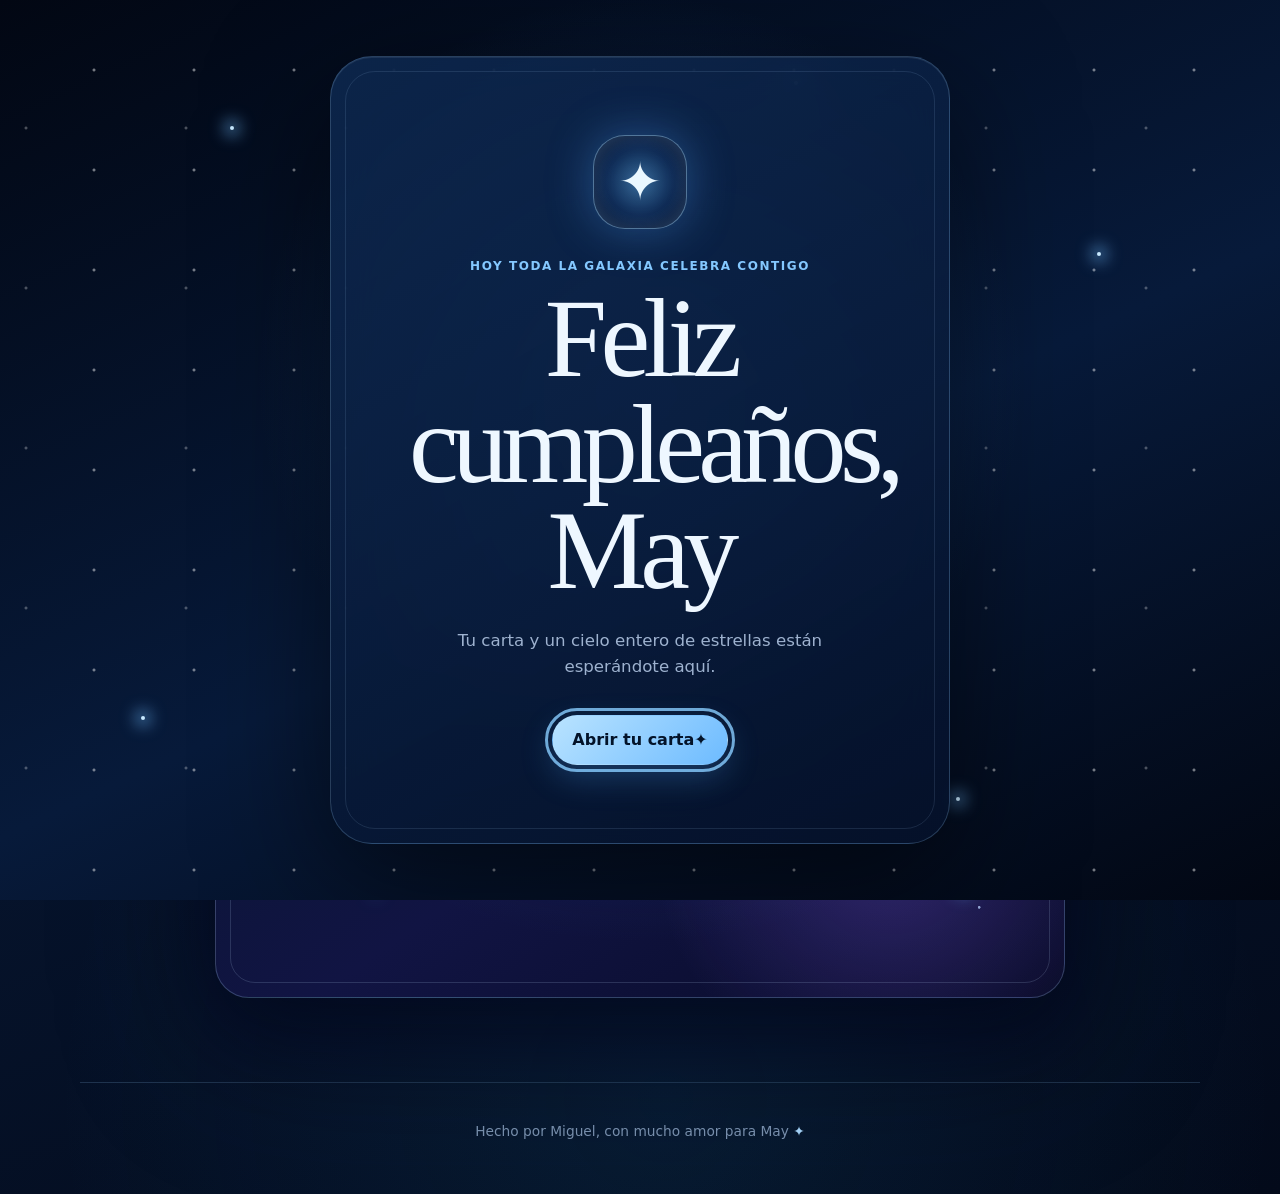
==== index.html @ e240bf8f "Use uploaded birthday soundtrack" ====
<!DOCTYPE html>
<html lang="es">
<head>
    <meta charset="utf-8">
    <meta name="viewport" content="width=device-width, initial-scale=1">
    <meta name="description" content="Un cielo especial creado para May, lleno de estrellas, recuerdos y pequeños secretos.">
    <meta name="theme-color" content="#06142d">
    <title>Para May</title>
    <link rel="icon" href="logo.jpg" type="image/jpeg">
    <link rel="stylesheet" href="styles.css?v=20260804-1">
    <link rel="stylesheet" href="cosmic.css?v=20260804-3">
    <script src="script.js?v=20260804-3" defer></script>
    <script src="experiences.js?v=20260725-1" defer></script>
</head>
<body class="entry-pending">
    <a class="skip-link" href="#contenido">Saltar al contenido</a>

    <div class="entry-gate" data-entry-gate role="dialog" aria-modal="true" aria-labelledby="entry-title">
        <div class="entry-sky" aria-hidden="true">
            <span></span><span></span><span></span><span></span><span></span>
        </div>
        <div class="entry-card">
            <span class="entry-emblem" aria-hidden="true">✦</span>
            <p class="eyebrow">Hoy toda la galaxia celebra contigo</p>
            <h1 id="entry-title">Feliz cumpleaños, May</h1>
            <p>Tu carta y un cielo entero de estrellas están esperándote aquí.</p>
            <button class="button button-primary entry-button" type="button" data-enter-site>
                Abrir tu carta <span aria-hidden="true">✦</span>
            </button>
        </div>
    </div>

    <header class="site-header">
        <div class="nav-shell">
            <a class="brand" href="#cumple" aria-label="Ir a la carta de cumpleaños">
                <span class="brand-star" aria-hidden="true">✦</span>
                <span>
                    <strong>Para May</strong>
                    <small>Nuestro pequeño universo</small>
                </span>
            </a>

            <button class="menu-toggle" type="button" aria-controls="site-nav" aria-expanded="false">
                <span class="sr-only">Abrir menú</span>
                <span aria-hidden="true"></span>
                <span aria-hidden="true"></span>
                <span aria-hidden="true"></span>
            </button>

            <nav class="site-nav" id="site-nav" aria-label="Navegación principal">
                <a href="#cumple">Cumpleaños</a>
                <a href="#inicio">Inicio</a>
                <a href="#album">Nuestro cielo</a>
                <a href="#constelaciones">Constelaciones</a>
                <a href="#carro">Carta</a>
                <a href="#secret">Primer mes</a>
            </nav>
        </div>
    </header>

    <main id="contenido">
        <section class="page-section home-section" id="inicio" data-page>
            <div class="hero card-surface">
                <div class="hero-copy">
                    <p class="eyebrow">Nuestro pequeño universo</p>
                    <h1>Bienvenida, cutie <span aria-hidden="true">✦</span></h1>
                    <p class="hero-text">Este cielo guarda lo que hemos vivido, lo que siento por ti y todo lo bonito que todavía nos falta descubrir.</p>
                    <div class="hero-actions">
                        <a class="button button-primary" href="#constelaciones">Jugar Constelaciones</a>
                        <a class="button button-secondary" href="#album">Ver nuestro cielo</a>
                    </div>
                </div>

                <div class="hero-art cosmic-hero-art" aria-hidden="true">
                    <div class="cosmic-orbit cosmic-orbit-one"></div>
                    <div class="cosmic-orbit cosmic-orbit-two"></div>
                    <div class="cosmic-core">
                        <span>✦</span>
                        <small>May</small>
                    </div>
                    <span class="orbit-star orbit-star-one">✦</span>
                    <span class="orbit-star orbit-star-two">✧</span>
                    <span class="orbit-star orbit-star-three">✦</span>
                </div>
            </div>

            <section class="sky-message card-surface" aria-labelledby="sky-message-title">
                <span class="sky-message-symbol" aria-hidden="true">✦</span>
                <div class="sky-message-copy">
                    <p class="eyebrow">Las estrellas ya se alinearon</p>
                    <h2 id="sky-message-title">Gracias por haber estado en este cielo estrellado.</h2>
                    <p>Nuevas aventuras te aguardan en este lugar.</p>
                </div>
                <div class="sky-message-constellation" aria-hidden="true">
                    <span>✦</span>
                    <span>✧</span>
                    <span>✦</span>
                    <span>✧</span>
                    <span>✦</span>
                </div>
            </section>

            <div class="section-intro">
                <p class="eyebrow">El cielo sigue creciendo</p>
                <h2>Elige el rincón de nuestro universo que quieres visitar</h2>
            </div>

            <div class="home-grid">
                <a class="cosmic-feature cosmic-feature-wide" href="#album">
                    <span class="cosmic-feature-icon" aria-hidden="true">✦</span>
                    <span>
                        <small>Las estrellas ya se alinearon</small>
                        <strong>Nuestro cielo</strong>
                        <span>Veintiséis recuerdos unidos como una sola constelación.</span>
                    </span>
                    <span class="cosmic-feature-arrow" aria-hidden="true">→</span>
                </a>

                <a class="cosmic-feature cosmic-feature-wide cosmic-feature-birthday" href="#cumple">
                    <span class="cosmic-feature-icon" aria-hidden="true">✺</span>
                    <span>
                        <small>Una nueva vuelta al sol</small>
                        <strong>May de 19</strong>
                        <span>Una carta galáctica para celebrar a mi novia cumpleañera.</span>
                    </span>
                    <span class="cosmic-feature-arrow" aria-hidden="true">→</span>
                </a>

                <a class="cosmic-feature" href="#constelaciones">
                    <span class="cosmic-feature-icon game-icon" aria-hidden="true">✧</span>
                    <span>
                        <small>Disponible siempre</small>
                        <strong>Constelaciones</strong>
                    </span>
                    <span class="cosmic-feature-arrow" aria-hidden="true">→</span>
                </a>

                <a class="cosmic-feature" href="#carro">
                    <span class="cosmic-feature-icon" aria-hidden="true">♡</span>
                    <span>
                        <small>Palabras y música</small>
                        <strong>Carta de amor</strong>
                    </span>
                    <span class="cosmic-feature-arrow" aria-hidden="true">→</span>
                </a>

                <a class="cosmic-feature" href="#secret">
                    <span class="cosmic-feature-icon" aria-hidden="true">☄</span>
                    <span>
                        <small>Donde empezó todo</small>
                        <strong>Nuestro primer mes</strong>
                    </span>
                    <span class="cosmic-feature-arrow" aria-hidden="true">→</span>
                </a>
            </div>
        </section>

        <section class="page-section" id="album" data-page hidden>
            <div class="page-heading cosmic-page-heading">
                <a class="back-link" href="#inicio">← Volver al inicio</a>
                <p class="eyebrow">Veintiséis estrellas, una sola historia</p>
                <h1>Nuestro cielo <span aria-hidden="true">✦</span></h1>
                <p>Cada estrella guarda un momento que nos trajo hasta aquí.</p>
            </div>

            <section class="album-gate card-surface" data-album-gate aria-live="polite">
                <div class="album-wait" data-album-wait>
                    <span class="album-lock-star" aria-hidden="true">✦</span>
                    <p class="eyebrow">Todavía no es el momento</p>
                    <h2>Las estrellas siguen buscando su lugar</h2>
                    <p>Este cielo se alineará el 26 de julio de 2026.</p>
                    <a class="button button-secondary" href="#inicio">Volver al inicio</a>
                </div>

                <form class="anniversary-quiz" data-anniversary-quiz hidden>
                    <span class="album-lock-star is-ready" aria-hidden="true">✦</span>
                    <p class="eyebrow">Las estrellas se alinearon</p>
                    <h2>Solo falta recordar algo</h2>
                    <p>¿Qué pasó hace un año, justo en este día?</p>
                    <label for="anniversary-answer">Nuestro recuerdo</label>
                    <div class="quiz-answer-row">
                        <input id="anniversary-answer" name="answer" type="text" autocomplete="off" placeholder="Escribe aquí…" required>
                        <button class="button button-primary" type="submit">Abrir el cielo</button>
                    </div>
                    <p class="quiz-feedback" data-quiz-feedback aria-live="polite"></p>
                </form>
            </section>

            <div class="memory-experience" data-memory-experience hidden>
                <div class="memory-intro">
                    <p class="eyebrow">Nuestra constelación</p>
                    <h2>Todo nos estaba llevando el uno al otro</h2>
                    <p>Toca cualquier estrella para abrir el recuerdo que guarda.</p>
                </div>

                <div class="constellation-map" data-constellation-map>
                    <svg class="constellation-lines" viewBox="0 0 100 100" preserveAspectRatio="none" aria-hidden="true">
                        <polyline data-memory-path points=""></polyline>
                    </svg>
                    <div class="memory-stars" data-memory-stars></div>
                </div>

                <section class="anniversary-finale" data-anniversary-finale hidden aria-labelledby="anniversary-finale-title">
                    <div class="anniversary-finale-intro">
                        <span aria-hidden="true">✦</span>
                        <p class="eyebrow">Después de la última estrella</p>
                        <h2 id="anniversary-finale-title">Hay algo más que quiero decirte</h2>
                        <p>Veintiséis recuerdos nos trajeron hasta aquí. Esta carta guarda todo lo que todavía me faltaba decir.</p>
                    </div>

                    <article class="letter letter-anniversary" data-letter>
                        <button class="letter-cover" type="button" data-open-letter aria-expanded="false">
                            <span class="letter-stamp" aria-hidden="true">✦</span>
                            <strong>Nuestra carta de un año</strong>
                            <small>Toca para abrir</small>
                        </button>

                        <div class="letter-paper" data-letter-paper aria-hidden="true">
                            <button class="icon-button close-letter" type="button" data-close-letter aria-label="Cerrar carta">×</button>
                            <p class="letter-date">26 de julio de 2026</p>
                            <h2 id="anniversary-letter-title">Aunque las estrellas se alineen una vez al año, siempre brillarán para ti.</h2>

                            <div class="letter-copy">
                                <p>365 días. Un año. ¿En qué momento podría haber llegado a pensar que la niña que conocí aquella primera vez se convertiría en alguien tan especial, en mi novia, y que un año a su lado me haría desear —y hacer todo lo posible— que lo nuestro fuera para siempre?</p>

                                <p>Parece que el tiempo simplemente se fue demasiado rápido, como si no hubiera tenido suficiente para agradecerte, cada día, lo mucho que me amaste y todo el amor que me permitiste darte.</p>

                                <p>En este punto me doy cuenta de lo mucho que hemos crecido, pero juntos; de todo lo que hemos aprendido y de todo lo que seguiremos aprendiendo. Porque, como dice el título de esta carta, siempre estaré para ti: en esos días, esas mañanas, esas noches y esos momentos en los que necesites a alguien; cuando necesites hablar, reír o simplemente sentirte amada.</p>

                                <p>Me llena por completo saber que, a estas alturas, no tengo ninguna duda de que te quiero para siempre. Y, aun así, me parece increíble pensar que, en el fondo, siempre fue así. Me gustaría entender cómo las circunstancias de la vida me llevaron hasta ti: si alguien escogió ese destino por nosotros o si simplemente fue casualidad.</p>

                                <p>Porque todo lo que hacemos y todo aquello en lo que coincidimos parece haber sido puesto ahí para que nos conociéramos. Cada día me doy más cuenta de que estamos hechos el uno para el otro.</p>

                                <p>Sé perfectamente que hoy no me imagino qué sería de mí sin ti. Eres alguien que me ha ayudado muchísimo a crecer, a entenderme y, especialmente, me ha enseñado a amarte. Porque, cuando pienso en ti, siento esa necesidad de darte lo mejor de mí, de ayudarte a cumplir tus sueños, de acompañarte y apoyarte siempre. No para que me ames por eso, sino simplemente porque quiero verte feliz.</p>

                                <p>Puede que ya haya pasado un año; puede que hayamos crecido, aprendido y reído muchísimo. Pero me hace muy feliz saber que todavía falta mucho más por vivir. Mi sueño es que seas mi familia, la persona junto a quien despierte cada mañana, mi equipo y la mujer de mi vida.</p>

                                <p>Mi corazón te pertenece y te aseguro que seguirá amándote a pesar de cualquier obstáculo y cualquier adversidad que se nos atraviese, porque <strong class="anniversary-emphasis">YO TE AMO A TI Y SOLO A TI.</strong></p>

                                <figure class="anniversary-letter-photo">
                                    <img src="assets/memories/anniversary-letter.jpeg" width="900" height="1600" loading="lazy" decoding="async" alt="Tira de fotos de Miguel y May abrazados">
                                </figure>

                                <p>Gracias por este año, ratis, lleno de aprendizajes. Gracias por ser la mejor novia del mundo, mi mejor amiga y mi familia.</p>

                                <p>No sabes con cuántas ansias pienso en nuestro futuro y en todo lo nuevo que viviremos juntos. <strong class="anniversary-emphasis">JUNTOS. NUESTRO EQUIPO.</strong></p>

                                <p class="letter-signature">Att. Tu novio ratis, que te ama más que tú —y se sabe—.<br>Por siempre.</p>
                            </div>
                        </div>
                    </article>
                </section>
            </div>

            <dialog class="memory-dialog" id="memory-dialog" aria-labelledby="memory-title">
                <button class="icon-button memory-close" type="button" data-close-memory aria-label="Cerrar recuerdo">×</button>
                <div class="memory-photo-wrap">
                    <img data-memory-image src="[data-uri]" alt="Recuerdo de Miguel y May">
                </div>
                <div class="memory-dialog-copy">
                    <p class="memory-position" data-memory-position></p>
                    <time data-memory-date></time>
                    <h2 id="memory-title" data-memory-title>Recuerdo</h2>
                    <div class="memory-dialog-actions">
                        <button class="button button-secondary" type="button" data-memory-previous>← Anterior</button>
                        <button class="button button-primary" type="button" data-memory-next>Siguiente →</button>
                    </div>
                </div>
            </dialog>
        </section>

        <section class="page-section" id="constelaciones" data-page hidden>
            <div class="page-heading cosmic-page-heading">
                <a class="back-link" href="#inicio">← Volver al inicio</a>
                <p class="eyebrow">Un juego que siempre estará aquí</p>
                <h1>Constelaciones <span aria-hidden="true">✧</span></h1>
                <p data-game-page-description>Une dos estrellas iguales para crear una cada vez más brillante.</p>
            </div>

            <div class="game-layout">
                <section class="game-panel card-surface" data-game-panel data-game-mode="stars" aria-labelledby="game-title">
                    <div class="game-toolbar">
                        <div>
                            <p class="eyebrow" data-game-eyebrow>El cielo de May</p>
                            <h2 id="game-title" data-game-title>Haz crecer las estrellas</h2>
                        </div>
                        <div class="game-stats" aria-live="polite">
                            <span><small>Puntos</small><strong data-game-score>0</strong></span>
                            <span><small>Récord</small><strong data-game-best>0</strong></span>
                        </div>
                    </div>

                    <div class="game-preferences">
                        <div class="game-mode-switch" role="group" aria-label="Elegir apariencia del juego">
                            <button type="button" data-game-mode-option="stars" aria-pressed="true">✦ Estrellas</button>
                            <button type="button" data-game-mode-option="cupcakes" aria-pressed="false">🧁 Cupcakes</button>
                        </div>
                        <button class="game-sound-toggle" type="button" data-game-sound aria-pressed="true" aria-label="Desactivar sonido de las fusiones">
                            <span aria-hidden="true">♪</span> Sonido suave
                        </button>
                    </div>

                    <div class="game-board" data-game-board tabindex="0" aria-label="Tablero de Constelaciones. Usa las flechas, WASD o desliza con el dedo.">
                        <div class="game-grid" data-game-grid></div>
                        <div class="game-over" data-game-over role="alert" aria-live="assertive" hidden>
                            <span data-game-over-icon aria-hidden="true">☄</span>
                            <strong data-game-over-title>Este cielo se llenó</strong>
                            <p data-game-over-copy>Ya no quedan movimientos. Tu constelación puede comenzar de nuevo.</p>
                            <button class="button button-primary" type="button" data-restart-game>Nuevo cielo</button>
                        </div>
                    </div>

                    <div class="game-controls">
                        <p><strong>Computadora:</strong> flechas o WASD. <strong>Celular:</strong> desliza sobre el tablero.</p>
                        <button class="button button-secondary" type="button" data-new-game>Reiniciar partida</button>
                    </div>

                    <details class="cupcake-legend" data-cupcake-legend hidden>
                        <summary>Leyenda de cupcakes</summary>
                        <div class="cupcake-legend-grid" data-cupcake-legend-grid></div>
                        <p>Modo inspirado en <a href="https://0x0800.github.io/2048-CUPCAKES/" target="_blank" rel="noreferrer">2048 Cupcakes</a>. Imágenes de Georgetown Cupcake; juego original 2048 de Gabriele Cirulli.</p>
                    </details>
                </section>

                <aside class="clue-vault card-surface" aria-labelledby="clue-title">
                    <p class="eyebrow">Para futuros regalos</p>
                    <h2 id="clue-title">Pistas del cielo</h2>
                    <p>Tres pistas esperan entre las estrellas. Juega para descubrirlas. ✦</p>
                    <div class="clue-list" data-clue-list></div>
                </aside>
            </div>
        </section>

        <section class="page-section" id="cumple" data-page hidden>
            <div class="page-heading birthday-galaxy-heading">
                <a class="back-link" href="#inicio">← Volver al inicio</a>
                <p class="eyebrow">Todas las estrellas llegaron hasta aquí</p>
                <h1>Feliz cumpleaños, May de 19 <span aria-hidden="true">✦</span></h1>
                <p>Hoy una galaxia entera brilla para mi novia cumpleañera.</p>
            </div>

            <article class="letter letter-birthday letter-birthday-galaxy" data-letter data-audio="birthday-soundtrack">
                <button class="letter-cover" type="button" data-open-letter aria-expanded="false">
                    <span class="galaxy-letter-stars" aria-hidden="true">
                        <span>✦</span>
                        <span>✧</span>
                        <span>✦</span>
                        <span>✧</span>
                        <span>✦</span>
                    </span>
                    <span class="letter-stamp" aria-hidden="true">✦</span>
                    <strong>Para May de 19</strong>
                    <small>Todas las estrellas llegaron hasta ti · Toca para abrir</small>
                </button>

                <div class="letter-paper" data-letter-paper aria-hidden="true">
                    <button class="icon-button close-letter" type="button" data-close-letter aria-label="Cerrar carta">×</button>
                    <p class="letter-date">4 de agosto de 2026</p>
                    <div class="birthday-soundtrack" aria-label="Música de la carta">
                        <span class="birthday-soundtrack-star" aria-hidden="true">♫</span>
                        <span class="birthday-soundtrack-copy">
                            <small>Música de fondo · volumen suave</small>
                            <strong>Butterflies · Tom Odell feat. AURORA</strong>
                        </span>
                        <span class="birthday-soundtrack-actions">
                            <button type="button" data-letter-music-play aria-label="Reproducir Butterflies">▶ <span>Reproducir</span></button>
                            <button type="button" data-letter-music-pause aria-label="Pausar Butterflies">Ⅱ <span>Pausar</span></button>
                        </span>
                    </div>
                    <h2>¡Amooooooooouuuuur míooo, feliz cumpleañooos!</h2>
                    <div class="letter-copy">
                        <p>Hoy cumples un año más —de muchos más— y no sabes cuánto me gusta poder estar a tu lado.</p>

                        <p>Aunque hoy no esté ahí contigo, créeme que estoy presente de todas las maneras posibles, aunque físicamente no pueda estarlo por ahora.</p>

                        <p>Yo tengo por seguro que este será uno de los pocos cumpleaños en los que no podré estar ahí contigo. Pero, de todas formas, siempre me gustará hacer algo que te haga sentir que estoy a tu lado, como esos detallitos súper chiquis que te doy. En los próximos podremos disfrutar juntos y podré darte todas esas sorpresotas que tanto me gusta prepararte.</p>

                        <p>Muchas gracias por dejarme acompañarte durante este año, por permitirme ver lo mucho que has crecido y por aprender juntos de todo lo que se nos atraviesa.</p>

                        <p>Estoy muy orgulloso de quien eres y de la persona en la que te convertirás, amor. Recuerda siempre lo valiosa que eres como persona, como novia y como amiga.</p>

                        <p>Te amo tanto, tanto, y créeme que no hay nada —ni siquiera el tiempo— que pueda hacer que eso cambie. Te amo con el corazón y con todo lo que se pueda sentir en esta vida. Mi novia cumpleañera, jamás en tu vida tendrás que dudar de eso.</p>

                        <p>Que tengas un cumpleaños muy feliz, amor, y que lo disfrutes muchísimo.</p>

                        <p><strong class="birthday-letter-emphasis">Byeee, May de 18. Hola, May de 19.</strong><br>¡Feliz, pero muy feliz cumpleaños, hermosa!</p>

                        <p class="birthday-forever-line">Aunque no esté ahí, recuerda que mi corazón ya te escogió para toda la vida.</p>

                        <p class="letter-signature">Att. Tu rati, que te ama con toda el alma y mucho más.</p>
                    </div>
                </div>
                <audio id="birthday-soundtrack" src="assets/sounds/butterflies.mp3" preload="metadata" data-volume="0.18" loop></audio>
            </article>
        </section>

        <section class="page-section" id="secret" data-page hidden>
            <div class="page-heading">
                <a class="back-link" href="#inicio">← Volver al inicio</a>
                <p class="eyebrow">Nuestro primer capítulo</p>
                <h1>Secreto <span aria-hidden="true">🏎️💙💛❤️</span></h1>
                <p>Una carta que viaja rápido, pero se lee sin prisa.</p>
            </div>

            <article class="letter letter-racing" data-letter data-audio="secret-audio">
                <button class="letter-cover" type="button" data-open-letter aria-expanded="false">
                    <span class="racing-stripe" aria-hidden="true"></span>
                    <span class="letter-stamp" aria-hidden="true">🏁</span>
                    <strong>0.1 o 1/12</strong>
                    <small>Toca para abrir</small>
                </button>

                <div class="letter-paper" data-letter-paper aria-hidden="true">
                    <button class="icon-button close-letter" type="button" data-close-letter aria-label="Cerrar carta">×</button>
                    <p class="letter-date">Un mes contigo</p>
                    <h2>¡Secreto! ¿Qué será, 0.1 o 1/12?</h2>
                    <div class="letter-copy">
                        <p>Este es un contenido secreto —qué funny—, pero seguramente ya sabes qué es. No sabes lo mucho que me gusta hacerte detalles y matarme para que simplemente sean lo más perfectos posible. Antes que nada, quiero que sepas que lo hago sin esperar nada a cambio; tú ya eres lo mejor que puedo tener.</p>

                        <p>Me gustaría mucho poder tenerte a mi lado para decirte todo esto y para que veas lo mucho que te quiero. El tiempo contigo parece no existir. Hace un mes tomé una de las mejores decisiones: preguntarte si querías ser mi novia. No puedo creer que haya pasado tan rápido; siento como si hubiera sido ayer.</p>

                        <p>A veces pienso en que eres mi novia y simplemente no me lo puedo creer, porque eres muy perfecta para mí. Jamás pensé que llegaríamos a esto porque, cuando eras mi amiga, ya era perfecto. Pero ahora es incluso más perfecto: mejor amiga y novia.</p>

                        <p>Wuuuuuuuu, ¡un meeeees, cutieeeeee! Te quiero mucho, mucho, y más que tú. Nunca me voy a cansar de decírtelo, como tampoco de decirte lo linda, lista, ocurrente y divertida que eres, y cuánto me gustas. Todavía me pones muy shy, te lo juro. Hay muchas cosas que me gustaría darte y decirte, pero te prometo que poco a poco se me va quitando.</p>

                        <p>En este mes vi que contigo la distancia no es importante en lo absoluto. Obviamente me gustaría verte todos los días, pero no es un obstáculo para nosotros; a su vez, hace que volvernos a ver sea aún más especial. Disfruto mucho el tiempo contigo desde siempre. En Canadá no te lo dije, pero realmente disfrutaba verte todas las mañanas y abrazarte. Eres la primera persona que me abrazaba todos los días y me llenaba el corazón.</p>

                        <p>También amaba los momentos en el bus, cuando hablábamos y reíamos juntos; las clases, donde en los momentos de más estrés estábamos uno con el otro para apoyarnos en lo que fuera; o cuando íbamos por agua solo para poder hablar. Tú haces especial cualquier cosa y no puedo esperar por todas las cosas nuevas que haremos juntos.</p>

                        <p>Feliz mes, linda. Aunque este no sea el mayor regalo, es un pequeño detalle que se quedará aquí escrito para siempre. Te amo demasiado. No logro comprender en qué momento empecé a sentir esto por ti, pero sé que te amaré siempre y te lo haré saber cada vez que pueda.</p>

                        <p>Gracias, May, por todo y por estar siempre ahí para mí. Puedes contar conmigo para lo que quieras; no lo dudes, tu novio siempre está para ti.</p>

                        <p class="letter-signature">TE AMO MUCHO, NOVIA. 😁<br><br>Te quiero mucho: tu rati, novio y rata apestosa.<br>Y más que tú.</p>

                        <aside class="letter-note" aria-label="Pista de la carta">Pista: puede que los colores de esta carta sean algo que te llegará… o que ya te llegó. 😏</aside>
                    </div>
                </div>
            </article>

            <audio id="secret-audio" src="tqm.mp3" preload="metadata"></audio>
        </section>

        <section class="page-section" id="carro" data-page hidden>
            <div class="page-heading">
                <a class="back-link" href="#inicio">← Volver al inicio</a>
                <p class="eyebrow">Lo que yo siento</p>
                <h1>Una carta de amor <span aria-hidden="true">💌</span></h1>
                <p>Para leer con nuestra música de fondo.</p>
            </div>

            <article class="letter letter-love" data-letter data-audio="love-audio">
                <button class="letter-cover" type="button" data-open-letter aria-expanded="false">
                    <span class="letter-stamp" aria-hidden="true">🚗🌽🍿</span>
                    <strong>Para mi amor</strong>
                    <small>Toca para abrir</small>
                </button>

                <div class="letter-paper" data-letter-paper aria-hidden="true">
                    <button class="icon-button close-letter" type="button" data-close-letter aria-label="Cerrar carta">×</button>
                    <p class="letter-date">Amor es lo que yo siento</p>
                    <h2>Esto es mi amor</h2>
                    <div class="letter-copy">
                        <p>Simplemente no sé en qué momento voy a parar de quererte tanto; pensarlo parece imposible. Pareciera que cada día te viera como si no te conociera y me enamorara a primera vista de ti. Ni un millón de palabras pueden explicar lo que realmente siento y me duele que nunca puedas saberlo por completo, pero lo que sí sé es que nunca lo podrás cambiar.</p>

                        <p>Quiero que este pequeño mensaje sea de lo más genuino, por lo que no sé cuándo estarás leyendo esto. No te voy a decir que existe; no porque no quiera que lo leas, sino para que el mensaje quede como un sentimiento inmenso que no espera una respuesta, sino que simplemente ama.</p>

                        <p>Contigo aprendí algo que no sabía que podía sentir: un amor que no espera ser amado, un sentimiento que no espera ser encontrado; simplemente siente y no se arrepiente. Lo siento a cada momento y me hace tener una conexión muy fuerte contigo. Eres la razón de mis sonrisas. Pensar en ti resulta una solución a todos mis problemas, porque fuera de ti no necesito nada más.</p>

                        <p>Siempre aprendo muchas cosas a tu lado, pero especialmente aprendo a amar cada día. Considero que a alguien no se le puede amar igual todos los días; si no, ese amor sería simple y constante. Sería un amor que solo ama porque quiere ser amado y no el amor que ama porque siente y no teme dejar de ser correspondido.</p>

                        <p>Simplemente te amo y no espero que me ames o me quieras, sino que lo sientas. Porque este amor no es simple, mucho menos constante: es el amor que te quiere de un millón de formas, que existe solo para ti y extraña estar cerca de ti.</p>

                        <p>Te quiero como un millón de palabras que no explican lo mucho que te amo. Te amo, amor.</p>

                        <p>Hice esto porque no sabes lo que me hizo sentir que tú lo hicieras. Escucho cada canción con atención y cada una confirma cuánto te amo. Por eso yo también te hice una playlist: escogí una canción por cada día de este mes, expresando lo que me hiciste sentir. Te amé estos dos meses y te amaré todo lo que haga falta que sea incapaz de sentir.</p>

                        <p class="letter-signature">Att. Tu amor.</p>
                    </div>

                    <section class="playlist-card" aria-labelledby="playlist-title">
                        <div>
                            <p class="eyebrow">Nuestra música</p>
                            <h3 id="playlist-title">Una canción para cada día</h3>
                        </div>
                        <iframe
                            title="Playlist May en Apple Music"
                            allow="autoplay *; encrypted-media *;"
                            height="175"
                            loading="lazy"
                            sandbox="allow-forms allow-popups allow-same-origin allow-scripts allow-top-navigation-by-user-activation"
                            src="https://embed.music.apple.com/mx/playlist/may/pl.u-RRbV04JtmMp5rVG"></iframe>
                        <p>Te amo mucho, amor. Aquí tienes un pequeño recordatorio de lo que siento por ti.</p>
                    </section>
                </div>
            </article>

            <audio id="love-audio" src="amor.mp3" preload="metadata"></audio>
        </section>
    </main>

    <footer class="site-footer">
        <p>Hecho por Miguel, con mucho amor para May <span aria-hidden="true">✦</span></p>
    </footer>

    <noscript>
        <div class="noscript-message">Activa JavaScript para abrir las cartas y descubrir las sorpresas.</div>
    </noscript>
</body>
</html>
---- styles.css ----
:root {
    color-scheme: light;
    --ink: #2f2940;
    --muted: #706a7f;
    --surface: rgba(255, 255, 255, 0.82);
    --surface-solid: #ffffff;
    --line: rgba(78, 64, 104, 0.12);
    --lavender-50: #f8f5ff;
    --lavender-100: #eee7ff;
    --lavender-300: #c6b5f4;
    --lavender-500: #8068c7;
    --lavender-700: #574292;
    --rose-50: #fff5f7;
    --rose-100: #ffe5ec;
    --rose-300: #f5afc0;
    --rose-500: #dc718d;
    --gold-100: #fff2c7;
    --gold-400: #e8b84b;
    --green-100: #e7f3e9;
    --green-500: #5e946c;
    --shadow-sm: 0 10px 30px rgba(55, 42, 82, 0.08);
    --shadow-md: 0 22px 60px rgba(55, 42, 82, 0.14);
    --radius-sm: 14px;
    --radius-md: 24px;
    --radius-lg: 34px;
    --page-width: 1120px;
    --font-body: Inter, ui-sans-serif, system-ui, -apple-system, BlinkMacSystemFont, "Segoe UI", sans-serif;
    --font-display: Georgia, "Times New Roman", serif;
}

*,
*::before,
*::after {
    box-sizing: border-box;
}

html {
    min-width: 320px;
    scroll-behavior: smooth;
}

body {
    min-height: 100vh;
    margin: 0;
    overflow-x: hidden;
    color: var(--ink);
    background:
        radial-gradient(circle at 12% 12%, rgba(245, 175, 192, 0.32), transparent 27rem),
        radial-gradient(circle at 90% 36%, rgba(198, 181, 244, 0.34), transparent 30rem),
        linear-gradient(145deg, #fffafd 0%, var(--lavender-50) 48%, #f7fbff 100%);
    font-family: var(--font-body);
    line-height: 1.6;
}

body::before {
    position: fixed;
    inset: 0;
    z-index: -1;
    background-image: radial-gradient(rgba(87, 66, 146, 0.12) 1px, transparent 1px);
    background-size: 28px 28px;
    content: "";
    pointer-events: none;
    mask-image: linear-gradient(to bottom, black, transparent 80%);
}

button,
a,
iframe {
    -webkit-tap-highlight-color: transparent;
}

button,
input,
textarea,
select {
    font: inherit;
}

button {
    color: inherit;
}

a {
    color: inherit;
}

img {
    display: block;
    max-width: 100%;
}

[hidden] {
    display: none !important;
}

:focus-visible {
    outline: 3px solid rgba(128, 104, 199, 0.48);
    outline-offset: 4px;
}

.sr-only {
    position: absolute;
    width: 1px;
    height: 1px;
    padding: 0;
    overflow: hidden;
    clip: rect(0, 0, 0, 0);
    white-space: nowrap;
    border: 0;
}

.skip-link {
    position: fixed;
    top: 12px;
    left: 12px;
    z-index: 100;
    padding: 10px 16px;
    border-radius: 10px;
    background: var(--surface-solid);
    box-shadow: var(--shadow-sm);
    font-weight: 700;
    transform: translateY(-160%);
    transition: transform 180ms ease;
}

.skip-link:focus-visible {
    transform: translateY(0);
}

.site-header {
    position: sticky;
    top: 0;
    z-index: 50;
    border-bottom: 1px solid transparent;
    background: rgba(255, 250, 253, 0.72);
    backdrop-filter: blur(18px);
    transition: border-color 180ms ease, box-shadow 180ms ease;
}

.site-header.is-scrolled {
    border-color: var(--line);
    box-shadow: 0 8px 30px rgba(55, 42, 82, 0.06);
}

.nav-shell {
    display: flex;
    width: min(calc(100% - 40px), var(--page-width));
    min-height: 78px;
    margin: 0 auto;
    align-items: center;
    justify-content: space-between;
    gap: 28px;
}

.brand {
    display: inline-flex;
    min-width: 0;
    align-items: center;
    gap: 12px;
    text-decoration: none;
}

.brand img {
    width: 48px;
    height: 48px;
    flex: 0 0 auto;
    border: 2px solid rgba(255, 255, 255, 0.9);
    border-radius: 16px;
    object-fit: cover;
    box-shadow: var(--shadow-sm);
}

.brand span {
    display: grid;
    min-width: 0;
}

.brand strong {
    font-family: var(--font-display);
    font-size: 1.12rem;
    line-height: 1.2;
}

.brand small {
    overflow: hidden;
    color: var(--muted);
    font-size: 0.76rem;
    text-overflow: ellipsis;
    white-space: nowrap;
}

.site-nav {
    display: flex;
    align-items: center;
    gap: 4px;
}

.site-nav a {
    padding: 9px 13px;
    border-radius: 999px;
    color: var(--muted);
    font-size: 0.92rem;
    font-weight: 700;
    text-decoration: none;
    transition: color 180ms ease, background 180ms ease, transform 180ms ease;
}

.site-nav a:hover {
    color: var(--lavender-700);
    background: rgba(255, 255, 255, 0.72);
    transform: translateY(-1px);
}

.site-nav a[aria-current="page"] {
    color: var(--lavender-700);
    background: var(--lavender-100);
}

.menu-toggle {
    display: none;
    width: 46px;
    height: 46px;
    border: 1px solid var(--line);
    border-radius: 14px;
    background: rgba(255, 255, 255, 0.74);
    cursor: pointer;
}

.menu-toggle span:not(.sr-only) {
    display: block;
    width: 19px;
    height: 2px;
    margin: 4px auto;
    border-radius: 99px;
    background: var(--ink);
    transition: transform 180ms ease, opacity 180ms ease;
}

.menu-toggle[aria-expanded="true"] span:nth-child(2) {
    transform: translateY(6px) rotate(45deg);
}

.menu-toggle[aria-expanded="true"] span:nth-child(3) {
    opacity: 0;
}

.menu-toggle[aria-expanded="true"] span:nth-child(4) {
    transform: translateY(-6px) rotate(-45deg);
}

main {
    display: block;
}

.page-section {
    width: min(calc(100% - 40px), var(--page-width));
    min-height: calc(100vh - 164px);
    margin: 0 auto;
    padding: 54px 0 84px;
    animation: page-in 420ms ease both;
}

@keyframes page-in {
    from {
        opacity: 0;
        transform: translateY(12px);
    }
    to {
        opacity: 1;
        transform: translateY(0);
    }
}

.card-surface {
    border: 1px solid rgba(255, 255, 255, 0.9);
    border-radius: var(--radius-lg);
    background: var(--surface);
    box-shadow: var(--shadow-md);
    backdrop-filter: blur(12px);
}

.eyebrow {
    margin: 0 0 8px;
    color: var(--lavender-700);
    font-size: 0.75rem;
    font-weight: 800;
    letter-spacing: 0.13em;
    text-transform: uppercase;
}

.hero {
    position: relative;
    display: grid;
    min-height: 510px;
    overflow: hidden;
    grid-template-columns: minmax(0, 1.12fr) minmax(300px, 0.88fr);
    align-items: center;
}

.hero::before {
    position: absolute;
    width: 340px;
    height: 340px;
    top: -160px;
    left: 38%;
    border-radius: 50%;
    background: rgba(245, 175, 192, 0.2);
    content: "";
    filter: blur(2px);
}

.hero-copy {
    position: relative;
    z-index: 2;
    min-width: 0;
    padding: clamp(36px, 7vw, 78px);
}

.hero h1,
.page-heading h1 {
    margin: 0;
    font-family: var(--font-display);
    font-weight: 500;
    letter-spacing: -0.035em;
    line-height: 1.04;
}

.hero h1 {
    max-width: 620px;
    font-size: clamp(3.2rem, 8vw, 6.6rem);
}

.hero-text {
    max-width: 590px;
    margin: 24px 0 0;
    color: var(--muted);
    font-size: clamp(1rem, 1.8vw, 1.16rem);
}

.hero-actions {
    display: flex;
    margin-top: 32px;
    flex-wrap: wrap;
    gap: 12px;
}

.button {
    display: inline-flex;
    min-height: 48px;
    padding: 11px 19px;
    border: 1px solid transparent;
    border-radius: 999px;
    align-items: center;
    justify-content: center;
    font-weight: 800;
    text-align: center;
    text-decoration: none;
    cursor: pointer;
    transition: transform 180ms ease, box-shadow 180ms ease, background 180ms ease;
}

.button:hover {
    transform: translateY(-2px);
}

.button-primary {
    color: #fff;
    background: var(--lavender-700);
    box-shadow: 0 10px 24px rgba(87, 66, 146, 0.22);
}

.button-primary:hover {
    box-shadow: 0 14px 30px rgba(87, 66, 146, 0.28);
}

.button-secondary {
    border-color: var(--line);
    color: var(--lavender-700);
    background: rgba(255, 255, 255, 0.78);
}

.hero-art {
    position: relative;
    display: grid;
    align-self: stretch;
    min-height: 430px;
    place-items: center;
    background:
        radial-gradient(circle at center, rgba(255, 255, 255, 0.9), transparent 58%),
        linear-gradient(145deg, rgba(238, 231, 255, 0.52), rgba(255, 229, 236, 0.44));
}

.hero-envelope {
    position: relative;
    display: grid;
    width: min(72%, 330px);
    aspect-ratio: 1.45;
    border: 1px solid rgba(128, 104, 199, 0.16);
    border-radius: 20px;
    place-items: center;
    background: linear-gradient(145deg, #fff, #f9f3ff);
    box-shadow: 0 26px 56px rgba(87, 66, 146, 0.18);
    transform: rotate(4deg);
}

.hero-envelope::before,
.hero-envelope::after {
    position: absolute;
    inset: 0;
    border-radius: inherit;
    content: "";
}

.hero-envelope::before {
    background: linear-gradient(32deg, transparent 49%, rgba(198, 181, 244, 0.22) 50% 51%, transparent 52%),
        linear-gradient(-32deg, transparent 49%, rgba(198, 181, 244, 0.22) 50% 51%, transparent 52%);
}

.hero-envelope::after {
    width: 64px;
    height: 64px;
    margin: auto;
    border-radius: 50%;
    background: var(--rose-300);
    box-shadow: 0 6px 16px rgba(220, 113, 141, 0.24);
}

.hero-envelope span {
    position: relative;
    z-index: 2;
    margin-top: 108px;
    font-family: var(--font-display);
    font-size: 1.08rem;
    font-style: italic;
}

.orbit {
    position: absolute;
    color: var(--rose-500);
    font-size: 2rem;
    animation: float 5s ease-in-out infinite;
}

.orbit-one {
    top: 18%;
    left: 18%;
}

.orbit-two {
    top: 24%;
    right: 15%;
    color: var(--gold-400);
    animation-delay: -1.6s;
}

.orbit-three {
    right: 21%;
    bottom: 17%;
    animation-delay: -3s;
}

@keyframes float {
    0%, 100% { transform: translateY(0) rotate(-4deg); }
    50% { transform: translateY(-12px) rotate(5deg); }
}

.section-intro {
    max-width: 680px;
    margin: 78px auto 30px;
    text-align: center;
}

.section-intro h2 {
    margin: 0;
    font-family: var(--font-display);
    font-size: clamp(2rem, 5vw, 3.3rem);
    font-weight: 500;
    line-height: 1.12;
}

.feature-grid {
    display: grid;
    grid-template-columns: repeat(3, minmax(0, 1fr));
    gap: 16px;
}

.feature-card {
    display: grid;
    min-height: 190px;
    padding: 24px;
    border: 1px solid rgba(255, 255, 255, 0.84);
    border-radius: var(--radius-md);
    grid-template-columns: 1fr auto;
    grid-template-rows: auto 1fr;
    gap: 18px;
    background: rgba(255, 255, 255, 0.65);
    box-shadow: var(--shadow-sm);
    text-decoration: none;
    transition: transform 220ms ease, box-shadow 220ms ease;
}

.feature-card:hover {
    box-shadow: var(--shadow-md);
    transform: translateY(-5px);
}

.feature-icon {
    display: grid;
    width: 50px;
    height: 50px;
    border-radius: 16px;
    place-items: center;
    background: rgba(255, 255, 255, 0.75);
    font-size: 1.5rem;
}

.feature-card > span:nth-child(2) {
    display: grid;
    grid-column: 1 / -1;
    align-self: end;
    gap: 3px;
}

.feature-card strong {
    font-family: var(--font-display);
    font-size: 1.35rem;
}

.feature-card small {
    color: var(--muted);
    font-size: 0.9rem;
}

.feature-arrow {
    align-self: center;
    color: var(--muted);
    font-size: 1.3rem;
    transition: transform 180ms ease;
}

.feature-card:hover .feature-arrow {
    transform: translateX(4px);
}

.feature-birthday { background: linear-gradient(145deg, rgba(255, 245, 247, 0.9), rgba(255, 255, 255, 0.7)); }
.feature-secret { background: linear-gradient(145deg, rgba(248, 245, 255, 0.9), rgba(255, 255, 255, 0.7)); }
.feature-love { background: linear-gradient(145deg, rgba(248, 252, 247, 0.9), rgba(255, 255, 255, 0.7)); }

.page-heading {
    max-width: 760px;
    margin: 0 auto 42px;
    text-align: center;
}

.page-heading h1 {
    font-size: clamp(2.9rem, 8vw, 5.7rem);
}

.page-heading > p:last-child {
    margin: 18px 0 0;
    color: var(--muted);
    font-size: 1.04rem;
}

.back-link {
    display: inline-flex;
    margin-bottom: 28px;
    color: var(--muted);
    font-size: 0.9rem;
    font-weight: 700;
    text-decoration: none;
}

.back-link:hover {
    color: var(--lavender-700);
}

.letter {
    position: relative;
    width: min(100%, 850px);
    min-height: 500px;
    margin: 0 auto;
    perspective: 1600px;
}

.letter-cover,
.letter-paper {
    width: 100%;
    min-height: 500px;
    border-radius: var(--radius-lg);
}

.letter-cover {
    position: relative;
    z-index: 2;
    display: grid;
    overflow: hidden;
    padding: 40px;
    border: 1px solid rgba(255, 255, 255, 0.86);
    place-content: center;
    justify-items: center;
    background: linear-gradient(145deg, #dcd2f7, #f8f5ff 52%, #fbdbe3);
    box-shadow: var(--shadow-md);
    cursor: pointer;
    transition: opacity 360ms ease, transform 520ms cubic-bezier(0.2, 0.7, 0.2, 1);
    transform-origin: top;
}

.letter-cover::before,
.letter-cover::after {
    position: absolute;
    inset: 0;
    content: "";
    pointer-events: none;
}

.letter-cover::before {
    background: linear-gradient(30deg, transparent 49.7%, rgba(87, 66, 146, 0.1) 50%, transparent 50.3%),
        linear-gradient(-30deg, transparent 49.7%, rgba(87, 66, 146, 0.1) 50%, transparent 50.3%);
}

.letter-cover::after {
    inset: 14px;
    border: 1px solid rgba(255, 255, 255, 0.65);
    border-radius: 25px;
}

.letter-cover strong,
.letter-cover small,
.letter-stamp {
    position: relative;
    z-index: 2;
}

.letter-cover strong {
    margin-top: 16px;
    font-family: var(--font-display);
    font-size: clamp(2rem, 6vw, 3.4rem);
    font-weight: 500;
}

.letter-cover small {
    margin-top: 8px;
    color: var(--muted);
    font-weight: 750;
}

.letter-stamp {
    display: grid;
    width: 82px;
    height: 82px;
    border: 6px double rgba(255, 255, 255, 0.82);
    border-radius: 50%;
    place-items: center;
    background: rgba(255, 255, 255, 0.52);
    box-shadow: 0 12px 26px rgba(87, 66, 146, 0.14);
    font-size: 2.3rem;
}

.letter-paper {
    position: absolute;
    inset: 0;
    z-index: 1;
    max-height: min(74vh, 760px);
    padding: clamp(28px, 6vw, 66px);
    overflow-y: auto;
    border: 1px solid rgba(78, 64, 104, 0.09);
    background:
        linear-gradient(rgba(128, 104, 199, 0.06) 1px, transparent 1px),
        #fffefb;
    background-size: 100% 32px;
    box-shadow: var(--shadow-md);
    opacity: 0;
    transform: translateY(24px) scale(0.985);
    transition: opacity 380ms ease 120ms, transform 420ms ease 120ms;
}

.letter.is-open .letter-cover {
    opacity: 0;
    pointer-events: none;
    transform: rotateX(38deg) translateY(-40px) scale(0.96);
}

.letter.is-open .letter-paper {
    z-index: 3;
    opacity: 1;
    transform: translateY(0) scale(1);
}

.letter-paper h2 {
    max-width: 650px;
    margin: 0 auto 28px;
    font-family: var(--font-display);
    font-size: clamp(2rem, 5vw, 3rem);
    font-weight: 500;
    line-height: 1.12;
    text-align: center;
}

.letter-date {
    margin: 0 auto 8px;
    color: var(--muted);
    font-size: 0.82rem;
    font-weight: 800;
    letter-spacing: 0.1em;
    text-align: center;
    text-transform: uppercase;
}

.letter-copy {
    max-width: 680px;
    margin: 0 auto;
    font-family: var(--font-display);
    font-size: clamp(1.02rem, 2vw, 1.16rem);
    line-height: 1.88;
}

.letter-copy p {
    margin: 0 0 22px;
}

.letter-signature {
    margin-top: 38px !important;
    color: var(--lavender-700);
    font-style: italic;
}

.letter-note {
    margin-top: 34px;
    padding: 18px 20px;
    border-left: 4px solid var(--gold-400);
    border-radius: 0 var(--radius-sm) var(--radius-sm) 0;
    background: rgba(255, 242, 199, 0.56);
    font-family: var(--font-body);
    font-size: 0.94rem;
}

.icon-button {
    display: grid;
    width: 42px;
    height: 42px;
    padding: 0;
    border: 1px solid var(--line);
    border-radius: 50%;
    place-items: center;
    background: rgba(255, 255, 255, 0.86);
    font-size: 1.6rem;
    line-height: 1;
    cursor: pointer;
    transition: transform 180ms ease, background 180ms ease;
}

.icon-button:hover {
    background: var(--surface-solid);
    transform: rotate(5deg);
}

.close-letter {
    position: sticky;
    top: 0;
    z-index: 4;
    margin: -14px -14px -18px auto;
}

.letter-racing .letter-cover {
    color: #fff;
    background: linear-gradient(145deg, #101735, #20346c 58%, #e05666);
}

.letter-racing .letter-cover small {
    color: rgba(255, 255, 255, 0.78);
}

.racing-stripe {
    position: absolute;
    width: 140%;
    height: 26px;
    background: linear-gradient(90deg, #f6d454 0 33%, #f4f4f4 33% 66%, #e05666 66%);
    transform: rotate(-9deg);
}

.letter-love .letter-cover {
    background: linear-gradient(145deg, #f6e8a8, #fffdf0 52%, #dbe9d8);
}

.playlist-card {
    margin-top: 38px;
    padding: 22px;
    border: 1px solid rgba(94, 148, 108, 0.16);
    border-radius: var(--radius-md);
    background: rgba(231, 243, 233, 0.5);
    font-family: var(--font-body);
}

.playlist-card h3 {
    margin: 0 0 16px;
    font-family: var(--font-display);
    font-size: 1.5rem;
    font-weight: 500;
}

.playlist-card iframe {
    display: block;
    width: 100%;
    border: 0;
    border-radius: 14px;
    background: #fff;
}

.playlist-card > p:last-child {
    margin: 14px 0 0;
    color: var(--muted);
    font-size: 0.88rem;
}

.site-footer {
    width: min(calc(100% - 40px), var(--page-width));
    margin: 0 auto;
    padding: 24px 0 38px;
    border-top: 1px solid var(--line);
    color: var(--muted);
    font-size: 0.86rem;
    text-align: center;
}

.site-footer span {
    color: var(--rose-500);
}

.noscript-message {
    position: fixed;
    right: 16px;
    bottom: 16px;
    left: 16px;
    z-index: 100;
    padding: 14px 18px;
    border-radius: 14px;
    color: #fff;
    background: var(--lavender-700);
    box-shadow: var(--shadow-md);
    text-align: center;
}

@media (max-width: 800px) {
    .nav-shell {
        min-height: 70px;
    }

    .menu-toggle {
        display: block;
        flex: 0 0 auto;
    }

    .site-nav {
        position: absolute;
        top: calc(100% + 8px);
        right: 20px;
        left: 20px;
        display: grid;
        padding: 10px;
        border: 1px solid var(--line);
        border-radius: 18px;
        background: rgba(255, 255, 255, 0.96);
        box-shadow: var(--shadow-md);
        opacity: 0;
        pointer-events: none;
        transform: translateY(-8px);
        transition: opacity 180ms ease, transform 180ms ease;
    }

    .site-nav.is-open {
        opacity: 1;
        pointer-events: auto;
        transform: translateY(0);
    }

    .site-nav a {
        padding: 12px 14px;
        border-radius: 12px;
    }

    .hero {
        min-height: 0;
        grid-template-columns: 1fr;
    }

    .hero-art {
        min-height: 360px;
    }

    .feature-grid {
        grid-template-columns: 1fr;
    }

    .feature-card {
        min-height: 160px;
    }
}

@media (max-width: 600px) {
    .nav-shell,
    .page-section,
    .site-footer {
        width: min(calc(100% - 24px), var(--page-width));
    }

    .brand small {
        display: none;
    }

    .page-section {
        min-height: calc(100vh - 146px);
        padding: 36px 0 58px;
    }

    .hero-copy {
        padding: 38px 24px 34px;
    }

    .hero h1 {
        font-size: clamp(2.7rem, 13.5vw, 4rem);
        overflow-wrap: anywhere;
    }

    .hero-actions {
        display: grid;
    }

    .hero-art {
        min-height: 290px;
    }

    .hero-envelope {
        width: min(72%, 280px);
    }

    .section-intro {
        margin-top: 58px;
    }

    .feature-card {
        min-height: 150px;
        padding: 20px;
    }

    .page-heading {
        margin-bottom: 30px;
    }

    .page-heading h1 {
        font-size: clamp(2.7rem, 15vw, 4.3rem);
    }

    .letter,
    .letter-cover,
    .letter-paper {
        min-height: 440px;
    }

    .letter-paper {
        max-height: 70vh;
        padding: 26px 20px 42px;
    }

    .close-letter {
        margin: -8px -6px -10px auto;
    }

}

@media (prefers-reduced-motion: reduce) {
    html {
        scroll-behavior: auto;
    }

    *,
    *::before,
    *::after {
        scroll-behavior: auto !important;
        animation-duration: 0.01ms !important;
        animation-iteration-count: 1 !important;
        transition-duration: 0.01ms !important;
    }
}
---- cosmic.css ----
:root {
    color-scheme: dark;
    --ink: #eef7ff;
    --muted: #9eb2cf;
    --surface: rgba(9, 27, 58, 0.78);
    --surface-solid: #0b2146;
    --line: rgba(151, 206, 255, 0.18);
    --lavender-50: #07152e;
    --lavender-100: #102f5f;
    --lavender-300: #76b9ff;
    --lavender-500: #4b9bec;
    --lavender-700: #a8d6ff;
    --rose-50: #101e41;
    --rose-100: #172f5d;
    --rose-300: #8fcfff;
    --rose-500: #68b8ff;
    --gold-100: #2e3357;
    --gold-400: #f6d789;
    --green-100: #102f43;
    --green-500: #7ad4c7;
    --shadow-sm: 0 12px 32px rgba(0, 7, 24, 0.24);
    --shadow-md: 0 28px 80px rgba(0, 5, 20, 0.4);
}

html {
    background: #020713;
}

body {
    color: var(--ink);
    background:
        radial-gradient(circle at 14% 8%, rgba(38, 116, 213, 0.25), transparent 30rem),
        radial-gradient(circle at 88% 26%, rgba(85, 76, 190, 0.18), transparent 34rem),
        radial-gradient(circle at 52% 92%, rgba(31, 126, 181, 0.13), transparent 38rem),
        linear-gradient(160deg, #020713 0%, #06142d 48%, #030a1a 100%);
}

body::before {
    position: fixed;
    inset: 0;
    z-index: -2;
    background-image:
        radial-gradient(circle, rgba(255, 255, 255, 0.8) 0 1px, transparent 1.5px),
        radial-gradient(circle, rgba(130, 201, 255, 0.7) 0 1px, transparent 1.5px),
        radial-gradient(circle, rgba(255, 255, 255, 0.5) 0 0.7px, transparent 1px);
    background-position: 0 0, 34px 58px, 92px 24px;
    background-size: 120px 120px, 170px 170px, 82px 82px;
    content: "";
    mask-image: linear-gradient(to bottom, #000 0 88%, transparent);
    opacity: 0.7;
    pointer-events: none;
}

body::after {
    position: fixed;
    inset: 0;
    z-index: -1;
    background:
        linear-gradient(115deg, transparent 20%, rgba(84, 164, 255, 0.05) 50%, transparent 74%),
        radial-gradient(ellipse at 50% 36%, transparent 0 30%, rgba(0, 4, 16, 0.22) 80%);
    content: "";
    pointer-events: none;
}

::selection {
    color: #06142d;
    background: #a8d6ff;
}

:focus-visible {
    outline-color: rgba(137, 205, 255, 0.8);
}

body.entry-pending {
    overflow: hidden;
}

.entry-gate {
    position: fixed;
    inset: 0;
    z-index: 200;
    display: grid;
    min-height: 100dvh;
    padding: 24px;
    overflow: hidden;
    place-items: center;
    background:
        radial-gradient(circle at 50% 42%, rgba(49, 132, 230, 0.24), transparent 24rem),
        linear-gradient(155deg, #020713, #071a3a 56%, #020713);
    opacity: 1;
    transition: opacity 500ms ease, visibility 500ms ease;
}

.entry-gate.is-leaving {
    visibility: hidden;
    opacity: 0;
}

.entry-sky,
.entry-sky span {
    position: absolute;
    inset: 0;
    pointer-events: none;
}

.entry-sky::before,
.entry-sky::after {
    position: absolute;
    inset: -20%;
    background-image: radial-gradient(circle, #fff 0 1.2px, transparent 1.8px);
    background-size: 100px 100px;
    content: "";
    opacity: 0.45;
    animation: entry-drift 26s linear infinite;
}

.entry-sky::after {
    background-position: 42px 68px;
    background-size: 160px 160px;
    opacity: 0.28;
    animation-direction: reverse;
    animation-duration: 34s;
}

.entry-sky span {
    width: 4px;
    height: 4px;
    margin: auto;
    border-radius: 50%;
    background: #c8e9ff;
    box-shadow: 0 0 16px 5px rgba(112, 190, 255, 0.7);
    animation: twinkle 2.8s ease-in-out infinite;
}

.entry-sky span:nth-child(1) { margin: 14vh 0 0 18vw; }
.entry-sky span:nth-child(2) { margin: 28vh 14vw 0 auto; animation-delay: -0.8s; }
.entry-sky span:nth-child(3) { margin: auto 0 20vh 11vw; animation-delay: -1.6s; }
.entry-sky span:nth-child(4) { margin: auto 25vw 11vh auto; animation-delay: -2.2s; }
.entry-sky span:nth-child(5) { margin: 9vh auto auto 62vw; animation-delay: -1.1s; }

.entry-card {
    position: relative;
    z-index: 2;
    width: min(100%, 620px);
    padding: clamp(38px, 8vw, 78px);
    border: 1px solid rgba(158, 215, 255, 0.22);
    border-radius: 42px;
    background: linear-gradient(150deg, rgba(14, 42, 83, 0.82), rgba(5, 17, 42, 0.9));
    box-shadow: 0 38px 120px rgba(0, 0, 0, 0.52), inset 0 1px rgba(255, 255, 255, 0.08);
    backdrop-filter: blur(24px);
    text-align: center;
}

.entry-card::before {
    position: absolute;
    inset: 14px;
    border: 1px solid rgba(168, 214, 255, 0.12);
    border-radius: 30px;
    content: "";
    pointer-events: none;
}

.entry-emblem {
    display: grid;
    width: 94px;
    height: 94px;
    margin: 0 auto 28px;
    border: 1px solid rgba(170, 222, 255, 0.45);
    border-radius: 32px;
    place-items: center;
    color: #eaf8ff;
    background: radial-gradient(circle, rgba(111, 194, 255, 0.45), rgba(20, 65, 125, 0.28) 52%, transparent 72%);
    box-shadow: 0 0 46px rgba(79, 164, 255, 0.36), inset 0 0 24px rgba(255, 255, 255, 0.13);
    font-size: 3.3rem;
    animation: star-pulse 3s ease-in-out infinite;
}

.entry-card h1 {
    margin: 0;
    font-family: var(--font-display);
    font-size: clamp(4rem, 12vw, 7rem);
    font-weight: 500;
    letter-spacing: -0.06em;
    line-height: 0.95;
}

.entry-card > p:not(.eyebrow) {
    max-width: 420px;
    margin: 24px auto 0;
    color: var(--muted);
    font-size: 1.04rem;
}

.entry-button {
    min-width: 170px;
    margin-top: 34px;
}

@keyframes entry-drift {
    to { transform: translate3d(70px, 45px, 0); }
}

@keyframes twinkle {
    0%, 100% { opacity: 0.35; transform: scale(0.75); }
    50% { opacity: 1; transform: scale(1.3); }
}

@keyframes star-pulse {
    0%, 100% { transform: scale(1) rotate(0); }
    50% { transform: scale(1.06) rotate(4deg); }
}

.site-header {
    border-bottom-color: rgba(142, 203, 255, 0.08);
    background: rgba(3, 13, 32, 0.78);
    backdrop-filter: blur(22px) saturate(135%);
}

.site-header.is-scrolled {
    border-color: var(--line);
    box-shadow: 0 10px 38px rgba(0, 4, 18, 0.28);
}

.nav-shell {
    width: min(calc(100% - 40px), 1240px);
}

.brand-star {
    display: grid !important;
    width: 48px;
    height: 48px;
    flex: 0 0 auto;
    border: 1px solid rgba(139, 205, 255, 0.28);
    border-radius: 16px;
    place-items: center;
    color: #dff3ff;
    background: radial-gradient(circle, rgba(90, 174, 255, 0.42), rgba(14, 44, 86, 0.68));
    box-shadow: 0 0 26px rgba(78, 161, 242, 0.24);
    font-size: 1.7rem;
}

.brand > span:last-child {
    display: grid;
}

.site-nav {
    gap: 1px;
}

.site-nav a {
    color: #9eb2cf;
    font-size: 0.84rem;
}

.site-nav a:hover {
    color: #e8f6ff;
    background: rgba(98, 174, 244, 0.1);
}

.site-nav a[aria-current="page"] {
    color: #eff9ff;
    background: rgba(87, 167, 244, 0.18);
}

.menu-toggle {
    border-color: var(--line);
    background: rgba(13, 39, 77, 0.8);
}

.menu-toggle span:not(.sr-only) {
    background: #e9f7ff;
}

.page-section {
    width: min(calc(100% - 40px), 1160px);
    padding-top: 62px;
}

.card-surface {
    border-color: rgba(145, 206, 255, 0.15);
    background: linear-gradient(145deg, rgba(12, 36, 73, 0.8), rgba(5, 18, 43, 0.84));
    box-shadow: var(--shadow-md), inset 0 1px rgba(255, 255, 255, 0.05);
    backdrop-filter: blur(18px);
}

.eyebrow {
    color: #84c8ff;
}

.button-primary {
    color: #031329;
    background: linear-gradient(135deg, #b9e3ff, #6dbbff);
    box-shadow: 0 12px 32px rgba(74, 163, 244, 0.28);
}

.button-primary:hover {
    box-shadow: 0 16px 38px rgba(74, 163, 244, 0.38);
}

.button-secondary {
    border-color: rgba(151, 209, 255, 0.22);
    color: #d9efff;
    background: rgba(21, 55, 99, 0.56);
}

.hero {
    min-height: 560px;
    border-radius: 42px;
    background:
        radial-gradient(circle at 76% 35%, rgba(74, 163, 245, 0.16), transparent 22rem),
        linear-gradient(145deg, rgba(11, 36, 74, 0.88), rgba(4, 15, 38, 0.9));
}

.hero::before {
    top: -120px;
    left: 28%;
    width: 420px;
    height: 420px;
    background: rgba(49, 117, 205, 0.13);
    filter: blur(16px);
}

.hero h1 {
    max-width: 680px;
    font-size: clamp(3.6rem, 8vw, 7.3rem);
}

.hero h1 span {
    display: inline-block;
    color: #aadaff;
    text-shadow: 0 0 34px rgba(94, 183, 255, 0.72);
    animation: twinkle 3.4s ease-in-out infinite;
}

.hero-text {
    color: #abc0dc;
}

.cosmic-hero-art {
    min-height: 500px;
    overflow: hidden;
    background:
        radial-gradient(circle at center, rgba(65, 148, 234, 0.18), transparent 38%),
        linear-gradient(155deg, rgba(9, 31, 65, 0.32), rgba(2, 11, 29, 0.68));
}

.cosmic-core {
    position: relative;
    z-index: 3;
    display: grid;
    width: clamp(150px, 18vw, 220px);
    aspect-ratio: 1;
    border: 1px solid rgba(180, 225, 255, 0.32);
    border-radius: 44%;
    place-content: center;
    justify-items: center;
    color: #f3fbff;
    background:
        radial-gradient(circle, #fff 0 3%, #8ed2ff 4% 14%, rgba(61, 143, 232, 0.52) 32%, rgba(12, 46, 94, 0.38) 58%, transparent 72%);
    box-shadow: 0 0 90px rgba(67, 161, 244, 0.5), inset 0 0 32px rgba(255, 255, 255, 0.12);
    transform: rotate(8deg);
}

.cosmic-core span {
    font-size: clamp(4rem, 8vw, 7rem);
    line-height: 0.8;
}

.cosmic-core small {
    margin-top: 14px;
    font-family: var(--font-display);
    font-size: 1.1rem;
    letter-spacing: 0.18em;
    text-transform: uppercase;
}

.cosmic-orbit {
    position: absolute;
    z-index: 1;
    border: 1px solid rgba(131, 197, 252, 0.2);
    border-radius: 50%;
    transform: rotate(-18deg);
}

.cosmic-orbit-one {
    width: 72%;
    aspect-ratio: 1.7;
}

.cosmic-orbit-two {
    width: 92%;
    aspect-ratio: 1.55;
    border-color: rgba(129, 125, 239, 0.15);
    transform: rotate(28deg);
}

.orbit-star {
    position: absolute;
    z-index: 4;
    color: #bde6ff;
    text-shadow: 0 0 20px #5ab7ff;
    animation: float 5s ease-in-out infinite;
}

.orbit-star-one { top: 18%; left: 18%; font-size: 2rem; }
.orbit-star-two { right: 14%; bottom: 23%; font-size: 2.8rem; animation-delay: -1.8s; }
.orbit-star-three { right: 19%; top: 15%; font-size: 1.4rem; animation-delay: -3.2s; }

.sky-message {
    position: relative;
    display: grid;
    min-height: 250px;
    margin-top: 28px;
    padding: clamp(30px, 5vw, 52px);
    overflow: hidden;
    border-radius: 34px;
    grid-template-columns: auto minmax(0, 1fr) minmax(190px, 0.55fr);
    align-items: center;
    gap: clamp(22px, 4vw, 48px);
    background:
        radial-gradient(circle at 82% 38%, rgba(106, 118, 255, 0.2), transparent 14rem),
        radial-gradient(circle at 18% 18%, rgba(69, 174, 255, 0.18), transparent 13rem),
        linear-gradient(140deg, rgba(7, 28, 66, 0.94), rgba(13, 16, 58, 0.94));
}

.sky-message::before {
    position: absolute;
    inset: 0;
    background-image:
        radial-gradient(circle at 12% 30%, rgba(255, 255, 255, 0.8) 0 1px, transparent 1.7px),
        radial-gradient(circle at 44% 16%, rgba(189, 225, 255, 0.7) 0 1px, transparent 1.8px),
        radial-gradient(circle at 68% 73%, rgba(255, 231, 167, 0.72) 0 1px, transparent 1.8px),
        radial-gradient(circle at 91% 18%, rgba(255, 255, 255, 0.8) 0 1px, transparent 1.7px);
    content: "";
    opacity: 0.7;
    pointer-events: none;
}

.sky-message-symbol {
    position: relative;
    z-index: 1;
    display: grid;
    width: 92px;
    height: 92px;
    border: 1px solid rgba(156, 210, 255, 0.2);
    border-radius: 30px;
    place-items: center;
    color: #f4dd9e;
    background: radial-gradient(circle, rgba(111, 184, 255, 0.28), rgba(24, 67, 121, 0.12) 62%, transparent 64%);
    box-shadow: 0 0 44px rgba(75, 167, 242, 0.2);
    font-size: 2.8rem;
    animation: sky-message-pulse 3.2s ease-in-out infinite;
}

.sky-message-copy {
    position: relative;
    z-index: 1;
}

.sky-message h2 {
    max-width: 720px;
    margin: 2px 0 12px;
    color: #f3f9ff;
    font-family: var(--font-display);
    font-size: clamp(2rem, 4vw, 3.45rem);
    font-weight: 500;
    line-height: 1.1;
}

.sky-message-copy > p:last-child {
    margin: 0;
    color: var(--muted);
    font-size: 1.03rem;
}

.sky-message-constellation {
    position: relative;
    z-index: 1;
    min-height: 150px;
}

.sky-message-constellation::before {
    position: absolute;
    inset: 18px 10px;
    background:
        linear-gradient(26deg, transparent 0 23%, rgba(145, 207, 255, 0.2) 23.5% 24%, transparent 24.5% 100%),
        linear-gradient(-19deg, transparent 0 46%, rgba(145, 207, 255, 0.18) 46.5% 47%, transparent 47.5% 100%);
    content: "";
}

.sky-message-constellation span {
    position: absolute;
    color: #c8eaff;
    text-shadow: 0 0 18px rgba(102, 189, 255, 0.9);
    animation: constellation-twinkle 3.6s ease-in-out infinite;
}

.sky-message-constellation span:nth-child(1) { top: 12%; left: 10%; font-size: 1.35rem; }
.sky-message-constellation span:nth-child(2) { top: 58%; left: 28%; font-size: 1rem; animation-delay: -0.8s; }
.sky-message-constellation span:nth-child(3) { top: 30%; left: 50%; font-size: 2.1rem; animation-delay: -1.6s; }
.sky-message-constellation span:nth-child(4) { right: 20%; bottom: 12%; font-size: 1.15rem; animation-delay: -2.3s; }
.sky-message-constellation span:nth-child(5) { top: 7%; right: 5%; font-size: 1.5rem; animation-delay: -3s; }

@keyframes sky-message-pulse {
    50% {
        box-shadow: 0 0 62px rgba(75, 167, 242, 0.32);
        transform: rotate(6deg) scale(1.05);
    }
}

@keyframes constellation-twinkle {
    50% {
        opacity: 0.45;
        transform: scale(0.82);
    }
}

.section-intro h2,
.cosmic-page-heading h1 {
    color: #f3f9ff;
}

.home-grid {
    display: grid;
    grid-template-columns: repeat(6, minmax(0, 1fr));
    gap: 16px;
}

.cosmic-feature {
    position: relative;
    display: grid;
    min-height: 190px;
    padding: 24px;
    overflow: hidden;
    border: 1px solid rgba(142, 204, 255, 0.14);
    border-radius: 28px;
    grid-column: span 2;
    grid-template-columns: auto 1fr auto;
    align-items: start;
    gap: 16px;
    color: var(--ink);
    background:
        radial-gradient(circle at 12% 12%, rgba(74, 164, 245, 0.17), transparent 12rem),
        linear-gradient(145deg, rgba(12, 38, 76, 0.78), rgba(5, 18, 43, 0.8));
    box-shadow: var(--shadow-sm), inset 0 1px rgba(255, 255, 255, 0.04);
    text-decoration: none;
    transition: transform 220ms ease, border-color 220ms ease, box-shadow 220ms ease;
}

.cosmic-feature::after {
    position: absolute;
    right: 18px;
    bottom: 12px;
    color: rgba(151, 213, 255, 0.07);
    content: "✦";
    font-size: 6rem;
    line-height: 1;
    pointer-events: none;
}

.cosmic-feature-wide {
    min-height: 230px;
    grid-column: span 3;
}

.cosmic-feature-birthday {
    border-color: rgba(163, 174, 255, 0.24);
    background:
        radial-gradient(circle at 78% 18%, rgba(154, 135, 255, 0.22), transparent 13rem),
        radial-gradient(circle at 15% 82%, rgba(74, 174, 255, 0.15), transparent 12rem),
        linear-gradient(145deg, rgba(19, 34, 88, 0.88), rgba(12, 14, 54, 0.9));
}

.cosmic-feature-birthday .cosmic-feature-icon {
    color: #f4dd9e;
    background: rgba(123, 132, 241, 0.18);
    box-shadow: 0 0 26px rgba(120, 137, 255, 0.2);
}

.cosmic-feature:hover {
    border-color: rgba(144, 208, 255, 0.36);
    box-shadow: 0 26px 60px rgba(0, 7, 24, 0.34), 0 0 30px rgba(65, 150, 230, 0.08);
    transform: translateY(-5px);
}

.cosmic-feature-icon {
    display: grid;
    width: 52px;
    height: 52px;
    border: 1px solid rgba(149, 210, 255, 0.2);
    border-radius: 17px;
    place-items: center;
    color: #d7f0ff;
    background: rgba(71, 147, 222, 0.16);
    box-shadow: 0 0 24px rgba(76, 165, 246, 0.14);
    font-size: 1.7rem;
}

.game-icon {
    color: #f6de9b;
}

.cosmic-feature > span:nth-child(2) {
    position: relative;
    z-index: 1;
    display: grid;
    align-self: end;
    gap: 5px;
}

.cosmic-feature small {
    color: #79bdf0;
    font-size: 0.7rem;
    font-weight: 800;
    letter-spacing: 0.09em;
    text-transform: uppercase;
}

.cosmic-feature strong {
    font-family: var(--font-display);
    font-size: clamp(1.35rem, 2.5vw, 2rem);
    font-weight: 500;
}

.cosmic-feature > span:nth-child(2) > span {
    max-width: 390px;
    color: var(--muted);
    font-size: 0.9rem;
}

.cosmic-feature-arrow {
    color: #83c6f8;
    font-size: 1.4rem;
    transition: transform 180ms ease;
}

.cosmic-feature:hover .cosmic-feature-arrow {
    transform: translateX(5px);
}

.page-heading > p:last-child,
.back-link {
    color: var(--muted);
}

.back-link:hover {
    color: #b8e1ff;
}

.album-gate {
    display: grid;
    width: min(100%, 850px);
    min-height: 480px;
    margin: 0 auto;
    padding: clamp(34px, 7vw, 72px);
    place-items: center;
    text-align: center;
}

.album-wait,
.anniversary-quiz {
    display: grid;
    width: min(100%, 620px);
    justify-items: center;
}

.album-wait h2,
.anniversary-quiz h2,
.memory-intro h2,
.game-panel h2,
.clue-vault h2 {
    margin: 0;
    font-family: var(--font-display);
    font-size: clamp(2rem, 5vw, 3.25rem);
    font-weight: 500;
    line-height: 1.1;
}

.album-wait > p:not(.eyebrow),
.anniversary-quiz > p:not(.eyebrow, .quiz-feedback) {
    margin: 18px 0 28px;
    color: var(--muted);
}

.album-lock-star {
    display: grid;
    width: 112px;
    height: 112px;
    margin-bottom: 28px;
    border: 1px solid rgba(143, 207, 255, 0.25);
    border-radius: 40px;
    place-items: center;
    color: rgba(183, 224, 255, 0.58);
    background: radial-gradient(circle, rgba(75, 153, 230, 0.28), transparent 68%);
    box-shadow: 0 0 54px rgba(67, 153, 232, 0.2);
    font-size: 4rem;
}

.album-lock-star.is-ready {
    color: #f3fbff;
    box-shadow: 0 0 70px rgba(87, 183, 255, 0.46);
    animation: star-pulse 2.4s ease-in-out infinite;
}

.anniversary-quiz label {
    width: min(100%, 560px);
    margin-bottom: 8px;
    color: #c5ddf1;
    font-size: 0.8rem;
    font-weight: 800;
    text-align: left;
}

.quiz-answer-row {
    display: grid;
    width: min(100%, 560px);
    grid-template-columns: 1fr auto;
    gap: 10px;
}

.quiz-answer-row input {
    min-width: 0;
    min-height: 50px;
    padding: 12px 16px;
    border: 1px solid rgba(147, 207, 255, 0.24);
    border-radius: 999px;
    color: #f0f8ff;
    background: rgba(2, 13, 34, 0.66);
    outline: none;
}

.quiz-answer-row input:focus {
    border-color: rgba(147, 207, 255, 0.68);
    box-shadow: 0 0 0 4px rgba(86, 168, 241, 0.12);
}

.quiz-answer-row input::placeholder {
    color: #7187a6;
}

.quiz-feedback {
    min-height: 25px;
    margin: 16px 0 0;
    color: #a9d8fa;
    font-weight: 700;
}

.anniversary-quiz.is-correct {
    animation: correct-answer 700ms ease both;
}

@keyframes correct-answer {
    50% { transform: scale(1.025); filter: brightness(1.25); }
}

.memory-experience {
    margin-top: 20px;
}

.memory-intro {
    max-width: 690px;
    margin: 0 auto 42px;
    text-align: center;
}

.memory-intro > p:last-child {
    color: var(--muted);
}

.constellation-map {
    position: relative;
    width: min(100%, 960px);
    height: 2450px;
    margin: 0 auto;
    overflow: hidden;
    border: 1px solid rgba(137, 203, 255, 0.13);
    border-radius: 46px;
    background:
        radial-gradient(circle at 25% 15%, rgba(64, 151, 235, 0.16), transparent 20rem),
        radial-gradient(circle at 74% 54%, rgba(100, 90, 209, 0.11), transparent 24rem),
        radial-gradient(circle at 36% 88%, rgba(57, 155, 202, 0.12), transparent 22rem),
        linear-gradient(180deg, rgba(2, 10, 26, 0.84), rgba(6, 25, 55, 0.9));
    box-shadow: var(--shadow-md), inset 0 0 80px rgba(50, 132, 210, 0.08);
}

.constellation-map::before,
.constellation-map::after {
    position: absolute;
    inset: 0;
    background-image: radial-gradient(circle, rgba(219, 241, 255, 0.7) 0 1px, transparent 1.4px);
    background-size: 88px 88px;
    content: "";
    opacity: 0.45;
    pointer-events: none;
}

.constellation-map::after {
    background-position: 34px 54px;
    background-size: 137px 137px;
    opacity: 0.24;
}

.constellation-lines {
    position: absolute;
    inset: 0;
    width: 100%;
    height: 100%;
    overflow: visible;
}

.constellation-lines polyline {
    fill: none;
    stroke: rgba(122, 195, 249, 0.34);
    stroke-dasharray: 3 2;
    stroke-linecap: round;
    stroke-linejoin: round;
    stroke-width: 0.22;
    vector-effect: non-scaling-stroke;
    filter: drop-shadow(0 0 5px rgba(81, 169, 241, 0.5));
}

.memory-star {
    position: absolute;
    z-index: 2;
    top: var(--star-y);
    left: var(--star-x);
    display: grid;
    width: 190px;
    padding: 8px;
    border: 0;
    justify-items: center;
    color: #d9f2ff;
    background: transparent;
    cursor: pointer;
    transform: translate(-50%, -50%);
}

.memory-star-shape {
    display: grid;
    width: 60px;
    height: 60px;
    place-items: center;
    color: #eaf9ff;
    text-shadow: 0 0 9px #fff, 0 0 24px #55b4ff, 0 0 48px rgba(60, 153, 235, 0.7);
    font-size: 3.4rem;
    line-height: 1;
    animation: memory-twinkle 3.2s var(--star-delay) ease-in-out infinite;
    transition: transform 180ms ease, filter 180ms ease;
}

.memory-star strong {
    margin-top: 7px;
    color: #eff9ff;
    font-size: 0.72rem;
    letter-spacing: 0.12em;
}

.memory-star small {
    margin-top: 2px;
    color: #7fa6c8;
    font-size: 0.67rem;
    white-space: nowrap;
}

.memory-star:hover .memory-star-shape,
.memory-star:focus-visible .memory-star-shape {
    filter: brightness(1.35);
    transform: scale(1.22) rotate(8deg);
}

@keyframes memory-twinkle {
    0%, 100% { opacity: 0.78; transform: scale(0.94); }
    50% { opacity: 1; transform: scale(1.08); }
}

.memory-dialog {
    width: min(calc(100% - 30px), 980px);
    max-height: min(88vh, 820px);
    padding: 0;
    overflow: hidden;
    border: 1px solid rgba(139, 204, 255, 0.25);
    border-radius: 34px;
    color: var(--ink);
    background: #06162f;
    box-shadow: 0 38px 120px rgba(0, 0, 0, 0.62);
}

.memory-dialog[open] {
    display: grid;
    grid-template-columns: minmax(0, 1.15fr) minmax(300px, 0.85fr);
}

.memory-dialog::backdrop {
    background: rgba(0, 5, 18, 0.82);
    backdrop-filter: blur(10px);
}

.memory-close {
    position: absolute;
    top: 14px;
    right: 14px;
    z-index: 3;
    color: #eef9ff;
    background: rgba(4, 18, 43, 0.82);
}

.memory-photo-wrap {
    display: grid;
    min-height: 560px;
    max-height: 820px;
    padding: 18px;
    place-items: center;
    background: #020a19;
}

.memory-photo-wrap img {
    width: 100%;
    height: 100%;
    max-height: 780px;
    border-radius: 20px;
    object-fit: contain;
}

.memory-dialog-copy {
    display: flex;
    padding: clamp(32px, 5vw, 56px);
    flex-direction: column;
    justify-content: center;
}

.memory-position {
    margin: 0 0 12px;
    color: #78bdf2;
    font-size: 0.72rem;
    font-weight: 800;
    letter-spacing: 0.12em;
    text-transform: uppercase;
}

.memory-dialog time {
    color: var(--muted);
    font-size: 0.88rem;
}

.memory-dialog h2 {
    margin: 14px 0 34px;
    font-family: var(--font-display);
    font-size: clamp(2.2rem, 5vw, 3.8rem);
    font-weight: 500;
    line-height: 1.06;
}

.memory-dialog-actions {
    display: flex;
    margin-top: auto;
    flex-wrap: wrap;
    gap: 10px;
}

.anniversary-finale {
    margin: 88px auto 10px;
    scroll-margin-top: 110px;
}

.anniversary-finale-intro {
    max-width: 720px;
    margin: 0 auto 38px;
    text-align: center;
}

.anniversary-finale-intro > span {
    display: inline-grid;
    width: 82px;
    height: 82px;
    margin-bottom: 22px;
    border: 1px solid rgba(148, 211, 255, 0.24);
    border-radius: 28px;
    place-items: center;
    color: #effaff;
    background: radial-gradient(circle, rgba(87, 180, 249, 0.3), transparent 70%);
    box-shadow: 0 0 48px rgba(76, 165, 239, 0.24);
    font-size: 3rem;
    animation: star-pulse 2.4s ease-in-out infinite;
}

.anniversary-finale-intro h2 {
    margin: 0;
    font-family: var(--font-display);
    font-size: clamp(2.1rem, 5vw, 3.5rem);
    font-weight: 500;
    line-height: 1.08;
}

.anniversary-finale-intro > p:last-child {
    color: var(--muted);
}

.letter-anniversary .letter-cover {
    background:
        radial-gradient(circle at 50% 30%, rgba(125, 207, 255, 0.3), transparent 16rem),
        radial-gradient(circle at 12% 88%, rgba(113, 118, 239, 0.22), transparent 14rem),
        linear-gradient(145deg, #123f79, #061a3c 58%, #141946);
}

.letter-anniversary .letter-paper {
    background:
        radial-gradient(circle at 86% 8%, rgba(121, 191, 244, 0.16), transparent 17rem),
        linear-gradient(rgba(72, 124, 174, 0.06) 1px, transparent 1px),
        #f8fbff;
    background-size: auto, 100% 32px, auto;
}

.letter-anniversary .letter-paper h2 {
    max-width: 700px;
}

.anniversary-emphasis {
    color: #214f88;
    letter-spacing: 0.025em;
}

.anniversary-letter-photo {
    position: relative;
    width: min(100%, 430px);
    margin: 38px auto;
    padding: 10px;
    border: 1px solid rgba(49, 95, 154, 0.14);
    border-radius: 26px;
    background: #fff;
    box-shadow: 0 24px 55px rgba(20, 50, 90, 0.2);
    transform: rotate(-1.2deg);
}

.anniversary-letter-photo::before {
    position: absolute;
    inset: 10px;
    z-index: 1;
    border-radius: 17px;
    background: linear-gradient(145deg, rgba(8, 34, 71, 0.06), transparent 36%, rgba(71, 132, 184, 0.05));
    content: "";
    pointer-events: none;
}

.anniversary-letter-photo img {
    width: 100%;
    border-radius: 17px;
    filter: brightness(0.88) contrast(0.94) saturate(0.94);
}

.game-layout {
    display: grid;
    grid-template-columns: minmax(0, 1fr) 330px;
    align-items: start;
    gap: 22px;
}

.game-panel,
.clue-vault {
    padding: clamp(22px, 4vw, 40px);
}

.game-toolbar {
    display: flex;
    margin-bottom: 24px;
    align-items: end;
    justify-content: space-between;
    gap: 22px;
}

.game-panel h2 {
    font-size: clamp(1.9rem, 4vw, 2.8rem);
}

.game-stats {
    display: flex;
    gap: 8px;
}

.game-stats > span {
    display: grid;
    min-width: 92px;
    padding: 10px 14px;
    border: 1px solid rgba(141, 204, 255, 0.14);
    border-radius: 17px;
    background: rgba(1, 13, 34, 0.52);
    text-align: center;
}

.game-stats small {
    color: #7fa5c5;
    font-size: 0.61rem;
    font-weight: 800;
    letter-spacing: 0.08em;
    text-transform: uppercase;
}

.game-stats strong {
    color: #eaf8ff;
    font-size: 1.25rem;
    font-variant-numeric: tabular-nums;
}

.game-preferences {
    display: flex;
    margin: -4px 0 22px;
    align-items: center;
    justify-content: space-between;
    flex-wrap: wrap;
    gap: 10px;
}

.game-mode-switch {
    display: inline-flex;
    padding: 4px;
    border: 1px solid rgba(141, 204, 255, 0.16);
    border-radius: 999px;
    background: rgba(1, 12, 31, 0.55);
}

.game-mode-switch button,
.game-sound-toggle {
    min-height: 38px;
    border: 0;
    color: var(--muted);
    background: transparent;
    font: inherit;
    font-size: 0.76rem;
    font-weight: 800;
    cursor: pointer;
}

.game-mode-switch button {
    padding: 8px 14px;
    border-radius: 999px;
}

.game-mode-switch button[aria-pressed="true"] {
    color: #03152f;
    background: linear-gradient(135deg, #d8f1ff, #79c7ff);
    box-shadow: 0 5px 18px rgba(80, 166, 237, 0.2);
}

.game-sound-toggle {
    padding: 8px 11px;
    border-radius: 12px;
}

.game-sound-toggle:hover {
    color: var(--text);
    background: rgba(119, 190, 246, 0.09);
}

.game-board {
    position: relative;
    width: min(100%, 600px);
    aspect-ratio: 1;
    margin: 0 auto;
    padding: clamp(9px, 2vw, 15px);
    border: 1px solid rgba(145, 207, 255, 0.2);
    border-radius: 30px;
    background:
        radial-gradient(circle at center, rgba(52, 139, 222, 0.1), transparent 62%),
        rgba(1, 10, 27, 0.76);
    box-shadow: inset 0 0 52px rgba(66, 149, 228, 0.08), 0 22px 50px rgba(0, 4, 18, 0.28);
    contain: layout paint style;
    touch-action: none;
    user-select: none;
}

.game-board:focus-visible {
    outline-offset: 6px;
}

.game-grid {
    display: grid;
    width: 100%;
    height: 100%;
    grid-template-columns: repeat(4, minmax(0, 1fr));
    grid-template-rows: repeat(4, minmax(0, 1fr));
    gap: clamp(7px, 1.6vw, 12px);
}

.game-cell {
    display: grid;
    min-width: 0;
    min-height: 0;
    border: 1px solid rgba(123, 189, 244, 0.08);
    border-radius: clamp(13px, 2.5vw, 22px);
    place-items: center;
    background: rgba(20, 51, 91, 0.34);
}

.star-tile {
    display: grid;
    width: 100%;
    height: 100%;
    overflow: hidden;
    border: 1px solid rgba(194, 230, 255, 0.16);
    border-radius: inherit;
    place-content: center;
    justify-items: center;
    background: radial-gradient(circle, rgba(105, 185, 245, 0.25), rgba(18, 55, 101, 0.92) 68%);
    box-shadow: inset 0 1px rgba(255, 255, 255, 0.14), 0 8px 20px rgba(0, 6, 24, 0.28);
    animation: tile-arrive 180ms ease both;
}

.star-tile span {
    color: #d8f1ff;
    text-shadow: 0 0 9px currentColor, 0 0 24px rgba(78, 174, 249, 0.76);
    font-size: clamp(2rem, 6vw, 4.3rem);
    line-height: 0.85;
}

.star-tile small {
    margin-top: 8px;
    color: rgba(235, 248, 255, 0.76);
    font-size: clamp(0.58rem, 1.4vw, 0.8rem);
    font-weight: 850;
    font-variant-numeric: tabular-nums;
    letter-spacing: 0.04em;
}

.game-panel[data-game-mode="cupcakes"] .game-stats > span {
    border-color: rgba(246, 112, 152, 0.42);
    background: #f67098;
}

.game-panel[data-game-mode="cupcakes"] .game-stats small,
.game-panel[data-game-mode="cupcakes"] .game-stats strong {
    color: #401d24;
}

.game-panel[data-game-mode="cupcakes"] .game-mode-switch button[aria-pressed="true"] {
    color: #4d2523;
    background: #f8a0ba;
    box-shadow: 0 5px 18px rgba(246, 112, 152, 0.22);
}

.game-panel[data-game-mode="cupcakes"] .game-board {
    border-color: rgba(255, 255, 255, 0.28);
    border-radius: 12px;
    background: #f67098;
    box-shadow: 0 22px 50px rgba(44, 5, 29, 0.25);
}

.game-panel[data-game-mode="cupcakes"] .game-grid {
    gap: clamp(7px, 1.6vw, 15px);
}

.game-panel[data-game-mode="cupcakes"] .game-cell {
    border: 0;
    border-radius: 4px;
    background: rgba(255, 255, 255, 0.35);
}

.star-tile.is-cupcake {
    border: 0;
    border-radius: 3px;
    place-content: stretch;
    background: #fff;
    box-shadow: none;
}

.star-tile.is-cupcake img {
    width: 100%;
    height: 100%;
    object-fit: cover;
    pointer-events: none;
    user-select: none;
}

.tile-level-2 { background: radial-gradient(circle, rgba(104, 190, 255, 0.34), #174878 68%); }
.tile-level-3 { background: radial-gradient(circle, rgba(88, 205, 255, 0.38), #135b85 70%); }
.tile-level-4 { background: radial-gradient(circle, rgba(114, 191, 255, 0.42), #284f8f 70%); }
.tile-level-5 { background: radial-gradient(circle, rgba(251, 218, 139, 0.38), #5f567d 70%); }
.tile-level-5 span { color: #ffe5a8; }
.tile-level-6 { background: radial-gradient(circle, rgba(125, 222, 248, 0.46), #1c6988 70%); }
.tile-level-7 { background: radial-gradient(circle, rgba(161, 151, 255, 0.5), #4e3b91 72%); }
.tile-level-8 { background: radial-gradient(circle, rgba(94, 186, 255, 0.58), #163f8b 72%); }
.tile-level-9 { background: radial-gradient(circle, rgba(255, 224, 141, 0.58), #66508b 72%); }
.tile-level-9 span { color: #ffe9ab; }
.tile-level-10 { background: radial-gradient(circle, rgba(153, 219, 255, 0.68), #30499c 72%); }
.tile-level-11 { background: radial-gradient(circle, #fff 0 4%, #9ee0ff 9%, #396cd4 48%, #422b81 78%); box-shadow: 0 0 35px rgba(99, 184, 255, 0.5); }
.tile-level-12 { background: radial-gradient(circle, #fff 0 5%, #ffe4a3 12%, #5faeff 48%, #51318a 80%); box-shadow: 0 0 44px rgba(255, 224, 153, 0.48); }

@keyframes tile-arrive {
    from { opacity: 0.35; transform: scale(0.76); }
    to { opacity: 1; transform: scale(1); }
}

.game-over {
    position: absolute;
    inset: 15px;
    z-index: 5;
    display: grid;
    padding: 30px;
    border-radius: 22px;
    place-content: center;
    justify-items: center;
    background: rgba(3, 16, 39, 0.88);
    backdrop-filter: blur(10px);
    text-align: center;
}

.game-over[hidden] {
    display: none;
}

.game-panel[data-game-mode="cupcakes"] .game-over {
    color: #4d2523;
    background: rgba(255, 255, 255, 0.9);
}

.game-panel[data-game-mode="cupcakes"] .game-over p {
    color: #6c4543;
}

.game-over > span {
    color: #aadaff;
    font-size: 3.7rem;
}

.game-over > strong {
    margin-top: 12px;
    font-family: var(--font-display);
    font-size: 2.2rem;
}

.game-over p {
    margin: 8px 0 22px;
    color: var(--muted);
}

.game-controls {
    display: flex;
    margin-top: 22px;
    align-items: center;
    justify-content: space-between;
    gap: 18px;
}

.game-controls p {
    margin: 0;
    color: var(--muted);
    font-size: 0.82rem;
}

.cupcake-legend {
    margin-top: 24px;
    padding-top: 20px;
    border-top: 1px solid rgba(246, 112, 152, 0.22);
}

.cupcake-legend summary {
    color: #f5bfd0;
    font-weight: 800;
    cursor: pointer;
}

.cupcake-legend-grid {
    display: grid;
    margin-top: 16px;
    grid-template-columns: repeat(3, minmax(0, 1fr));
    gap: 10px;
    content-visibility: auto;
    contain-intrinsic-size: 430px;
}

.cupcake-legend-grid article {
    display: flex;
    min-width: 0;
    padding: 8px;
    border: 1px solid rgba(246, 112, 152, 0.18);
    border-radius: 12px;
    align-items: center;
    gap: 9px;
    background: rgba(246, 112, 152, 0.08);
}

.cupcake-legend-grid img {
    width: 48px;
    height: 48px;
    border-radius: 8px;
    object-fit: cover;
}

.cupcake-legend-grid span {
    display: grid;
    min-width: 0;
}

.cupcake-legend-grid strong {
    overflow: hidden;
    color: #ffe5ed;
    font-size: 0.67rem;
    text-overflow: ellipsis;
    white-space: nowrap;
}

.cupcake-legend-grid small {
    color: #d895a9;
    font-size: 0.62rem;
}

.cupcake-legend > p {
    margin: 15px 0 0;
    color: var(--muted);
    font-size: 0.7rem;
}

.cupcake-legend a {
    color: #ffc4d5;
}

.clue-vault {
    position: sticky;
    top: 102px;
}

.clue-vault h2 {
    font-size: 2.25rem;
}

.clue-vault > p:not(.eyebrow) {
    color: var(--muted);
    font-size: 0.9rem;
}

.clue-list {
    display: grid;
    margin-top: 24px;
    gap: 10px;
}

.clue-item {
    display: grid;
    padding: 15px;
    border: 1px solid rgba(135, 198, 248, 0.1);
    border-radius: 18px;
    grid-template-columns: 38px 1fr;
    align-items: center;
    gap: 11px;
    background: rgba(1, 12, 31, 0.44);
}

.clue-item > span {
    display: grid;
    width: 36px;
    height: 36px;
    border-radius: 12px;
    place-items: center;
    color: #6786a5;
    background: rgba(78, 125, 171, 0.13);
}

.clue-item strong {
    font-size: 0.88rem;
}

.clue-item p {
    margin: 3px 0 0;
    color: #718aa7;
    font-size: 0.72rem;
    line-height: 1.4;
    white-space: pre-line;
}

.clue-item.is-unlocked {
    border-color: rgba(130, 205, 255, 0.28);
    background: rgba(32, 78, 126, 0.3);
    animation: clue-unlock 500ms var(--clue-delay) ease both;
}

.clue-item.is-unlocked > span {
    color: #e4f6ff;
    background: rgba(87, 168, 238, 0.28);
    box-shadow: 0 0 20px rgba(78, 171, 247, 0.22);
}

.clue-item.is-unlocked p {
    color: #9dbad3;
}

@keyframes clue-unlock {
    from { opacity: 0; transform: translateY(8px); }
}

.game-toast {
    position: fixed;
    right: 24px;
    bottom: 24px;
    z-index: 120;
    max-width: min(360px, calc(100% - 48px));
    padding: 15px 20px;
    border: 1px solid rgba(150, 213, 255, 0.28);
    border-radius: 18px;
    color: #eaf8ff;
    background: rgba(8, 32, 68, 0.94);
    box-shadow: var(--shadow-md);
    opacity: 0;
    transform: translateY(12px);
    transition: opacity 240ms ease, transform 240ms ease;
}

.game-toast.is-visible {
    opacity: 1;
    transform: translateY(0);
}

.letter-cover {
    border-color: rgba(151, 211, 255, 0.18);
    color: #eef8ff;
    background:
        radial-gradient(circle at 50% 35%, rgba(91, 176, 247, 0.22), transparent 16rem),
        linear-gradient(145deg, #123c74, #071b3c 58%, #161b46);
    box-shadow: var(--shadow-md);
}

.letter-cover small {
    color: #a4bdd5;
}

.letter-cover::before {
    background:
        linear-gradient(30deg, transparent 49.7%, rgba(135, 203, 255, 0.11) 50%, transparent 50.3%),
        linear-gradient(-30deg, transparent 49.7%, rgba(135, 203, 255, 0.11) 50%, transparent 50.3%);
}

.letter-stamp {
    border-color: rgba(189, 229, 255, 0.42);
    background: rgba(97, 168, 231, 0.2);
    box-shadow: 0 0 30px rgba(79, 165, 241, 0.22);
}

.letter-racing .letter-cover,
.letter-love .letter-cover {
    color: #eef8ff;
    background:
        radial-gradient(circle at 50% 35%, rgba(91, 176, 247, 0.22), transparent 16rem),
        linear-gradient(145deg, #123c74, #071b3c 58%, #161b46);
}

.letter-paper {
    color: #18243d;
    background: #f8fbff;
}

.letter-paper .letter-copy,
.letter-paper .letter-date,
.letter-paper .playlist-card > p:last-child {
    color: #4d5c74;
}

.letter-paper .eyebrow {
    color: #2c6da8;
}

.letter-paper .letter-signature {
    color: #315f9a;
}

.letter-paper .icon-button {
    border-color: rgba(28, 70, 119, 0.15);
    color: #183253;
    background: rgba(255, 255, 255, 0.9);
}

.playlist-card {
    border-color: rgba(44, 109, 168, 0.14);
    background: rgba(225, 239, 252, 0.55);
}

.birthday-galaxy-heading h1 span {
    display: inline-block;
    color: #f5dd9c;
    text-shadow: 0 0 28px rgba(115, 187, 255, 0.68);
    animation: constellation-twinkle 3.2s ease-in-out infinite;
}

.letter-birthday-galaxy {
    filter: drop-shadow(0 28px 70px rgba(0, 5, 24, 0.44));
}

.letter-birthday-galaxy .letter-cover {
    border-color: rgba(173, 213, 255, 0.24);
    background:
        radial-gradient(circle at 24% 28%, rgba(60, 171, 255, 0.3), transparent 13rem),
        radial-gradient(circle at 80% 70%, rgba(140, 99, 255, 0.28), transparent 15rem),
        radial-gradient(ellipse at center, rgba(35, 83, 154, 0.2), transparent 55%),
        linear-gradient(145deg, #07172f, #111443 52%, #080b27);
    box-shadow: 0 30px 80px rgba(0, 5, 24, 0.46), inset 0 1px rgba(255, 255, 255, 0.08);
}

.letter-birthday-galaxy .letter-cover::before {
    background-image:
        radial-gradient(circle at 12% 16%, rgba(255, 255, 255, 0.88) 0 1px, transparent 1.8px),
        radial-gradient(circle at 30% 78%, rgba(190, 225, 255, 0.82) 0 1px, transparent 1.7px),
        radial-gradient(circle at 54% 13%, rgba(255, 233, 174, 0.88) 0 1.2px, transparent 2px),
        radial-gradient(circle at 72% 42%, rgba(255, 255, 255, 0.75) 0 1px, transparent 1.8px),
        radial-gradient(circle at 90% 82%, rgba(187, 213, 255, 0.82) 0 1px, transparent 1.7px);
    opacity: 0.9;
}

.letter-birthday-galaxy .letter-cover::after {
    border-color: rgba(190, 224, 255, 0.16);
}

.letter-birthday-galaxy .letter-stamp {
    border-color: rgba(208, 232, 255, 0.45);
    color: #f5dd9c;
    background: radial-gradient(circle, rgba(96, 181, 255, 0.28), rgba(71, 73, 176, 0.18));
    box-shadow: 0 0 44px rgba(92, 176, 255, 0.32);
}

.letter-birthday-galaxy .letter-cover strong {
    color: #f5fbff;
    text-shadow: 0 0 28px rgba(119, 190, 255, 0.3);
}

.letter-birthday-galaxy .letter-cover small {
    max-width: 330px;
    color: #b7cae2;
    text-align: center;
}

.galaxy-letter-stars {
    position: absolute;
    inset: 0;
    z-index: 1;
    pointer-events: none;
}

.galaxy-letter-stars span {
    position: absolute;
    color: #d9efff;
    text-shadow: 0 0 18px rgba(104, 190, 255, 0.88);
    animation: galaxy-star-float 4.8s ease-in-out infinite;
}

.galaxy-letter-stars span:nth-child(1) { top: 16%; left: 14%; font-size: 1.8rem; }
.galaxy-letter-stars span:nth-child(2) { right: 17%; top: 19%; font-size: 1.1rem; animation-delay: -1s; }
.galaxy-letter-stars span:nth-child(3) { right: 10%; bottom: 16%; font-size: 2.3rem; animation-delay: -2s; }
.galaxy-letter-stars span:nth-child(4) { left: 18%; bottom: 18%; font-size: 1rem; animation-delay: -3s; }
.galaxy-letter-stars span:nth-child(5) { left: 8%; top: 48%; font-size: 1.2rem; animation-delay: -4s; }

.letter-birthday-galaxy .letter-paper {
    border-color: rgba(159, 205, 255, 0.2);
    color: #eef7ff;
    background:
        radial-gradient(circle at 15% 18%, rgba(63, 165, 255, 0.2), transparent 14rem),
        radial-gradient(circle at 88% 62%, rgba(137, 105, 255, 0.2), transparent 16rem),
        radial-gradient(circle at 30% 72%, rgba(255, 255, 255, 0.82) 0 1px, transparent 1.7px),
        radial-gradient(circle at 67% 22%, rgba(255, 231, 163, 0.75) 0 1px, transparent 1.8px),
        linear-gradient(150deg, #091b35, #11143d 58%, #080b24);
    background-size: auto;
    box-shadow: 0 30px 90px rgba(0, 4, 20, 0.48);
}

.letter-birthday-galaxy .letter-paper h2 {
    color: #f6fbff;
    text-shadow: 0 0 24px rgba(109, 187, 255, 0.22);
}

.letter-birthday-galaxy .letter-paper .letter-copy {
    color: #d6e5f5;
}

.letter-birthday-galaxy .letter-paper .letter-date {
    color: #8fcfff;
}

.birthday-soundtrack {
    display: flex;
    max-width: 680px;
    margin: 18px auto 30px;
    padding: 13px 14px;
    border: 1px solid rgba(153, 209, 255, 0.2);
    border-radius: 18px;
    align-items: center;
    gap: 12px;
    color: #eaf6ff;
    background: rgba(26, 64, 112, 0.28);
    box-shadow: inset 0 1px rgba(255, 255, 255, 0.04), 0 12px 36px rgba(0, 5, 24, 0.16);
}

.birthday-soundtrack-star {
    display: grid;
    width: 42px;
    height: 42px;
    border-radius: 50%;
    flex: 0 0 auto;
    place-items: center;
    color: #f4dd9e;
    background: rgba(96, 181, 255, 0.17);
    box-shadow: 0 0 24px rgba(100, 188, 255, 0.18);
    font-size: 1.15rem;
}

.birthday-soundtrack-copy {
    display: grid;
    min-width: 0;
    margin-right: auto;
    gap: 2px;
}

.birthday-soundtrack-copy small {
    color: #8fcfff;
    font-family: var(--font-body);
    font-size: 0.72rem;
    font-weight: 800;
    letter-spacing: 0.08em;
    text-transform: uppercase;
}

.birthday-soundtrack-copy strong {
    overflow: hidden;
    color: #f5fbff;
    font-family: var(--font-body);
    font-size: 0.88rem;
    text-overflow: ellipsis;
    white-space: nowrap;
}

.birthday-soundtrack-actions {
    display: flex;
    gap: 7px;
}

.birthday-soundtrack-actions button {
    padding: 8px 10px;
    border: 1px solid rgba(171, 219, 255, 0.2);
    border-radius: 999px;
    color: #e9f7ff;
    background: rgba(7, 27, 58, 0.7);
    font: 750 0.75rem var(--font-body);
    cursor: pointer;
    transition: border-color 180ms ease, background 180ms ease, transform 180ms ease;
}

.birthday-soundtrack-actions button:hover,
.birthday-soundtrack-actions button:focus-visible {
    border-color: rgba(171, 219, 255, 0.48);
    background: rgba(34, 83, 139, 0.82);
    transform: translateY(-1px);
}

.letter-birthday-galaxy .letter-paper .icon-button {
    border-color: rgba(171, 219, 255, 0.2);
    color: #e9f7ff;
    background: rgba(12, 33, 67, 0.72);
}

.letter-birthday-galaxy .birthday-letter-emphasis {
    color: #f4dd9e;
    font-size: 1.08em;
    text-shadow: 0 0 18px rgba(244, 221, 158, 0.14);
}

.letter-birthday-galaxy .birthday-forever-line {
    margin-top: 34px;
    padding: 26px 22px;
    border: 1px solid rgba(153, 209, 255, 0.2);
    border-radius: 20px;
    color: #f5fbff;
    background:
        radial-gradient(circle at 50% 0%, rgba(111, 184, 255, 0.18), transparent 9rem),
        rgba(43, 73, 122, 0.18);
    font-size: 1.13em;
    text-align: center;
    box-shadow: inset 0 1px rgba(255, 255, 255, 0.04);
}

.letter-birthday-galaxy .letter-paper .letter-signature {
    color: #9fd5ff;
}

@keyframes galaxy-star-float {
    50% {
        opacity: 0.55;
        transform: translateY(-9px) rotate(8deg) scale(0.88);
    }
}

@media (max-width: 640px) {
    .birthday-soundtrack {
        align-items: flex-start;
        flex-wrap: wrap;
    }

    .birthday-soundtrack-copy {
        width: calc(100% - 54px);
    }

    .birthday-soundtrack-actions {
        width: 100%;
        padding-left: 54px;
    }

    .birthday-soundtrack-actions button {
        flex: 1;
    }
}

.site-footer {
    border-top-color: var(--line);
    color: #7d95b3;
}

.site-footer span {
    color: #aadaff;
}

.noscript-message {
    background: #0c3263;
}

@media (max-width: 1050px) {
    .site-nav a {
        padding-right: 9px;
        padding-left: 9px;
        font-size: 0.78rem;
    }

    .game-layout {
        grid-template-columns: 1fr;
    }

    .clue-vault {
        position: static;
    }

    .clue-list {
        grid-template-columns: repeat(2, minmax(0, 1fr));
    }
}

@media (max-width: 800px) {
    .site-nav {
        border-color: rgba(141, 204, 255, 0.18);
        background: rgba(5, 20, 46, 0.97);
    }

    .site-nav a {
        color: #a9bfd8;
    }

    .hero {
        grid-template-columns: 1fr;
    }

    .cosmic-hero-art {
        min-height: 380px;
    }

    .sky-message {
        grid-template-columns: auto minmax(0, 1fr);
    }

    .sky-message-constellation {
        min-height: 110px;
        grid-column: 1 / -1;
    }

    .home-grid {
        grid-template-columns: repeat(2, minmax(0, 1fr));
    }

    .cosmic-feature,
    .cosmic-feature-wide {
        grid-column: span 1;
    }

    .cosmic-feature-wide {
        min-height: 220px;
    }

    .memory-dialog[open] {
        grid-template-columns: 1fr;
    }

    .memory-photo-wrap {
        min-height: 42vh;
        max-height: 52vh;
    }

    .memory-dialog-copy {
        min-height: 280px;
    }
}

@media (max-width: 620px) {
    .nav-shell,
    .page-section,
    .site-footer {
        width: min(calc(100% - 24px), var(--page-width));
    }

    .entry-gate {
        padding: 12px;
    }

    .entry-card {
        padding: 44px 24px;
        border-radius: 32px;
    }

    .entry-emblem {
        width: 78px;
        height: 78px;
        border-radius: 26px;
        font-size: 2.7rem;
    }

    .brand small {
        display: none;
    }

    .hero-copy {
        padding: 42px 23px;
    }

    .hero h1 {
        font-size: clamp(3.1rem, 15vw, 4.8rem);
    }

    .cosmic-hero-art {
        min-height: 300px;
    }

    .cosmic-core {
        width: 150px;
    }

    .sky-message {
        padding: 34px 23px 28px;
        grid-template-columns: 1fr;
        justify-items: center;
        text-align: center;
    }

    .sky-message-symbol {
        width: 76px;
        height: 76px;
        border-radius: 24px;
        font-size: 2.2rem;
    }

    .sky-message h2 {
        font-size: clamp(1.9rem, 9.5vw, 2.75rem);
    }

    .sky-message-constellation {
        width: 100%;
        min-height: 92px;
    }

    .home-grid {
        grid-template-columns: 1fr;
    }

    .cosmic-feature,
    .cosmic-feature-wide {
        min-height: 175px;
    }

    .quiz-answer-row {
        grid-template-columns: 1fr;
    }

    .quiz-answer-row .button {
        width: 100%;
    }

    .constellation-map {
        height: 2700px;
        border-radius: 30px;
    }

    .memory-star {
        width: 116px;
    }

    .memory-star-shape {
        width: 50px;
        height: 50px;
        font-size: 2.8rem;
    }

    .memory-star small {
        max-width: 112px;
        overflow: hidden;
        font-size: 0.58rem;
        text-overflow: ellipsis;
    }

    .memory-dialog {
        max-height: 92vh;
        border-radius: 24px;
    }

    .memory-photo-wrap {
        min-height: 40vh;
        padding: 10px;
    }

    .memory-photo-wrap img {
        border-radius: 16px;
    }

    .memory-dialog-copy {
        min-height: 260px;
        padding: 28px 20px;
    }

    .memory-dialog h2 {
        margin-bottom: 24px;
    }

    .memory-dialog-actions {
        display: grid;
        grid-template-columns: 1fr 1fr;
    }

    .memory-dialog-actions .button {
        min-width: 0;
        padding: 9px 10px;
        font-size: 0.78rem;
    }

    .game-panel,
    .clue-vault {
        padding: 18px;
        border-radius: 26px;
    }

    .game-toolbar {
        display: grid;
    }

    .game-stats {
        width: 100%;
    }

    .game-stats > span {
        min-width: 0;
        flex: 1;
    }

    .game-board {
        border-radius: 23px;
    }

    .game-controls {
        display: grid;
    }

    .game-controls .button {
        width: 100%;
    }

    .game-preferences {
        align-items: stretch;
        flex-direction: column;
    }

    .game-mode-switch {
        display: grid;
        grid-template-columns: 1fr 1fr;
    }

    .game-sound-toggle {
        align-self: flex-start;
    }

    .cupcake-legend-grid {
        grid-template-columns: repeat(2, minmax(0, 1fr));
    }

    .clue-list {
        grid-template-columns: 1fr;
    }
}

@media (prefers-reduced-motion: reduce) {
    .entry-sky::before,
    .entry-sky::after,
    .entry-emblem,
    .hero h1 span,
    .orbit-star,
    .album-lock-star.is-ready,
    .memory-star-shape,
    .sky-message-symbol,
    .sky-message-constellation span,
    .birthday-galaxy-heading h1 span,
    .galaxy-letter-stars span {
        animation: none !important;
    }
}
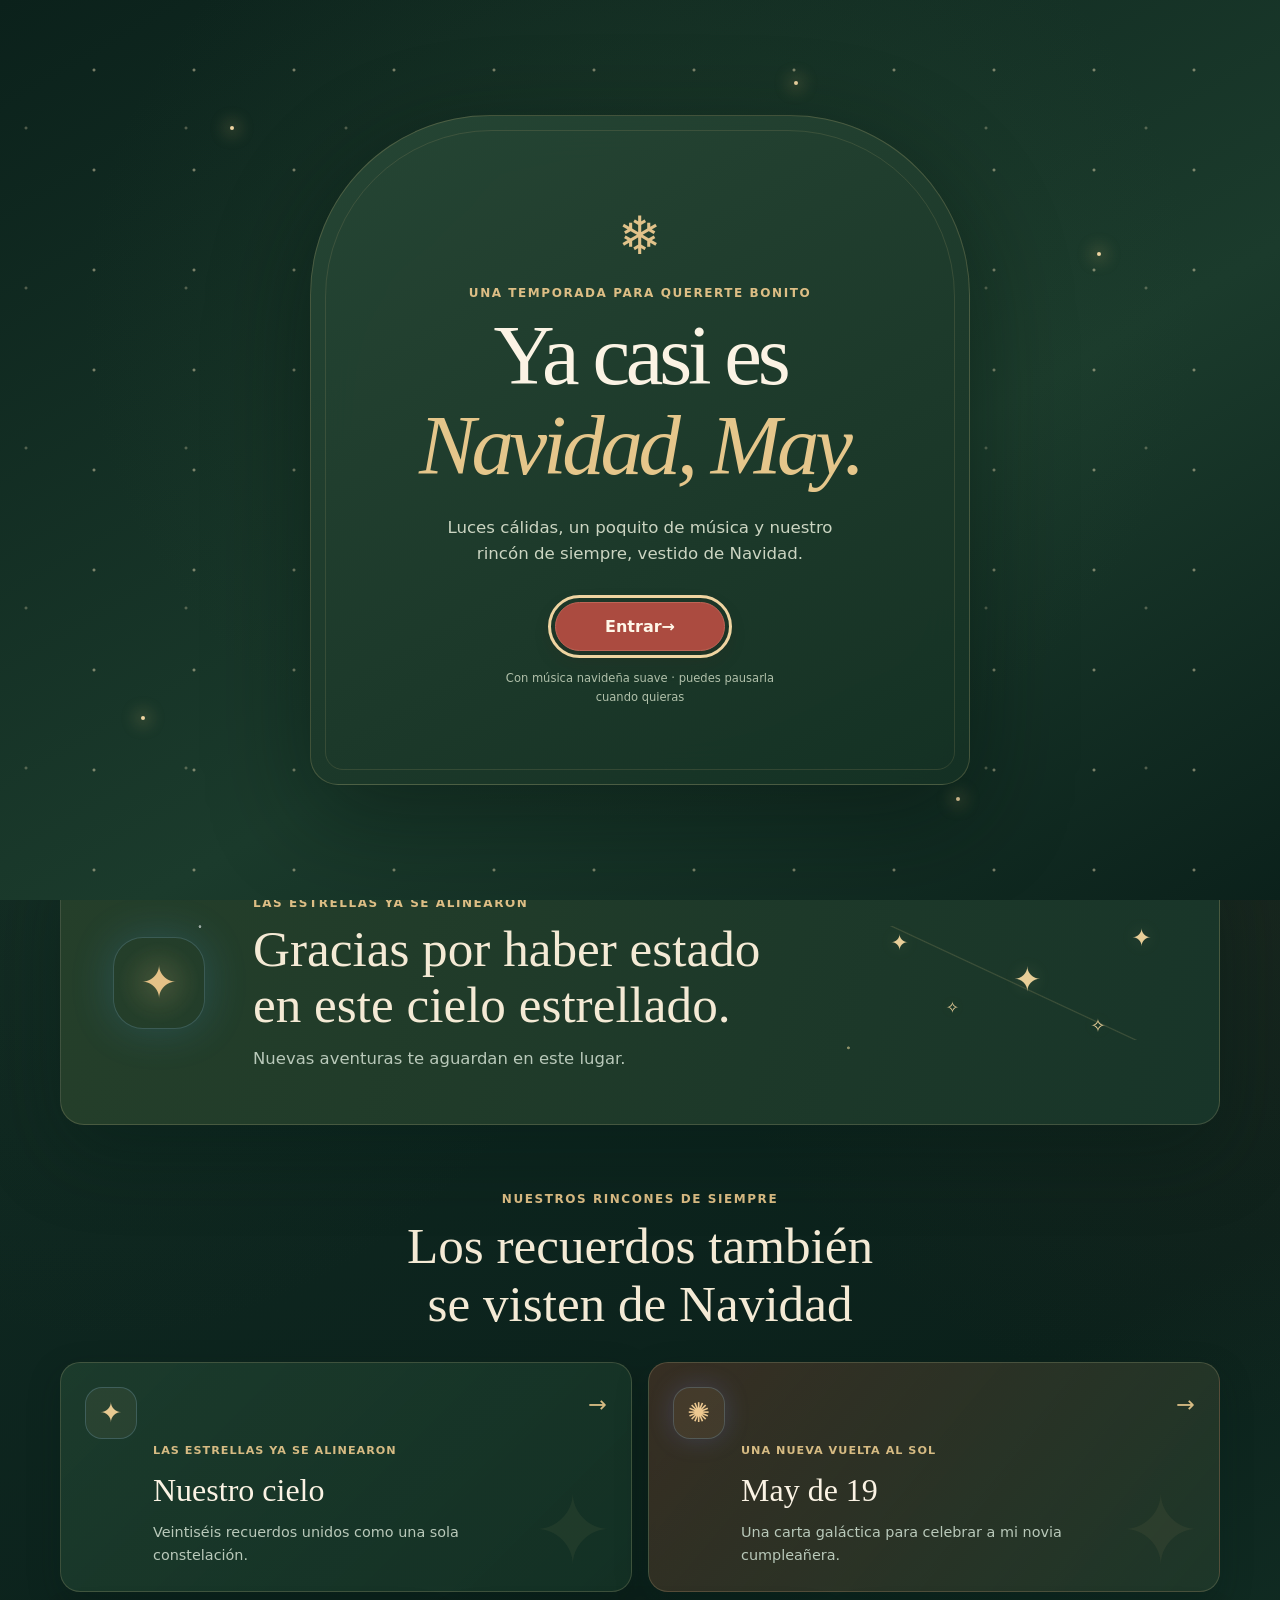
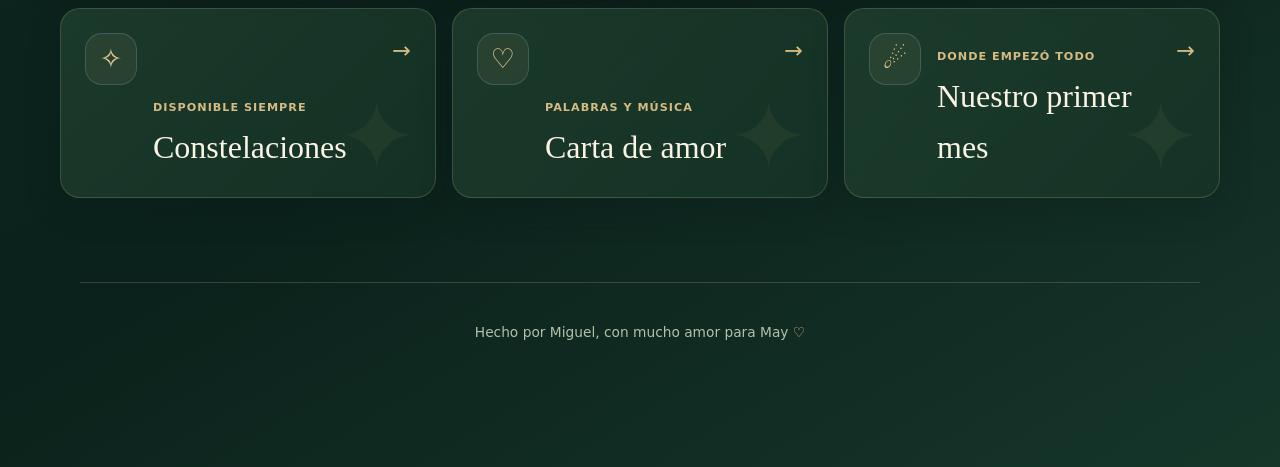
==== commit 920b9467: "Add Christmas theme, December countdown and coordinated background music" ====
--- a/index.html
+++ b/index.html
@@ -3,40 +3,44 @@
 <head>
     <meta charset="utf-8">
     <meta name="viewport" content="width=device-width, initial-scale=1">
-    <meta name="description" content="Un cielo especial creado para May, lleno de estrellas, recuerdos y pequeños secretos.">
-    <meta name="theme-color" content="#06142d">
+    <meta name="description" content="Una Navidad para May: contando los días para diciembre, con música, juegos y todos nuestros recuerdos.">
+    <meta name="theme-color" content="#102e28">
     <title>Para May</title>
     <link rel="icon" href="logo.jpg" type="image/jpeg">
     <link rel="stylesheet" href="styles.css?v=20260804-1">
     <link rel="stylesheet" href="cosmic.css?v=20260804-3">
-    <script src="script.js?v=20260804-3" defer></script>
-    <script src="experiences.js?v=20260725-1" defer></script>
+    <link rel="stylesheet" href="christmas.css?v=20261116-1">
+    <script src="script.js?v=20261116-1" defer></script>
+    <script src="experiences.js?v=20261116-1" defer></script>
+    <script src="christmas.js?v=20261116-1" defer></script>
 </head>
 <body class="entry-pending">
     <a class="skip-link" href="#contenido">Saltar al contenido</a>
+    <div class="christmas-snow" aria-hidden="true"><i></i><i></i><i></i><i></i><i></i><i></i><i></i><i></i><i></i><i></i><i></i><i></i></div>
 
     <div class="entry-gate" data-entry-gate role="dialog" aria-modal="true" aria-labelledby="entry-title">
         <div class="entry-sky" aria-hidden="true">
             <span></span><span></span><span></span><span></span><span></span>
         </div>
         <div class="entry-card">
-            <span class="entry-emblem" aria-hidden="true">✦</span>
-            <p class="eyebrow">Hoy toda la galaxia celebra contigo</p>
-            <h1 id="entry-title">Feliz cumpleaños, May</h1>
-            <p>Tu carta y un cielo entero de estrellas están esperándote aquí.</p>
+            <span class="entry-emblem" aria-hidden="true">❄︎</span>
+            <p class="eyebrow">Una temporada para quererte bonito</p>
+            <h1 id="entry-title">Ya casi es<br><em>Navidad, May.</em></h1>
+            <p>Luces cálidas, un poquito de música y nuestro rincón de siempre, vestido de Navidad.</p>
             <button class="button button-primary entry-button" type="button" data-enter-site>
-                Abrir tu carta <span aria-hidden="true">✦</span>
+                Entrar <span aria-hidden="true">→</span>
             </button>
+            <small class="entry-music-note">Con música navideña suave · puedes pausarla cuando quieras</small>
         </div>
     </div>
 
-    <header class="site-header">
+    <header class="site-header" inert>
         <div class="nav-shell">
-            <a class="brand" href="#cumple" aria-label="Ir a la carta de cumpleaños">
-                <span class="brand-star" aria-hidden="true">✦</span>
+            <a class="brand" href="#inicio" aria-label="Ir al inicio navideño">
+                <span class="brand-star" aria-hidden="true">❄︎</span>
                 <span>
                     <strong>Para May</strong>
-                    <small>Nuestro pequeño universo</small>
+                    <small>Nuestra pequeña Navidad</small>
                 </span>
             </a>
 
@@ -48,39 +52,66 @@
             </button>
 
             <nav class="site-nav" id="site-nav" aria-label="Navegación principal">
-                <a href="#cumple">Cumpleaños</a>
                 <a href="#inicio">Inicio</a>
                 <a href="#album">Nuestro cielo</a>
                 <a href="#constelaciones">Constelaciones</a>
                 <a href="#carro">Carta</a>
                 <a href="#secret">Primer mes</a>
+                <a href="#cumple">Cumpleaños</a>
             </nav>
         </div>
     </header>
 
-    <main id="contenido">
+    <main id="contenido" inert>
         <section class="page-section home-section" id="inicio" data-page>
-            <div class="hero card-surface">
+            <div class="season-heading">
+                <p class="eyebrow"><span aria-hidden="true">✦</span> Nuestra temporada favorita empieza aquí</p>
+                <span class="season-edition">Navidad · 2026</span>
+            </div>
+            <div class="hero card-surface christmas-hero">
                 <div class="hero-copy">
-                    <p class="eyebrow">Nuestro pequeño universo</p>
-                    <h1>Bienvenida, cutie <span aria-hidden="true">✦</span></h1>
-                    <p class="hero-text">Este cielo guarda lo que hemos vivido, lo que siento por ti y todo lo bonito que todavía nos falta descubrir.</p>
+                    <p class="eyebrow" data-season-eyebrow>Para mi cutie, con mucho amor</p>
+                    <h1 data-season-title>Un poquito más cerca de <em>diciembre.</em></h1>
+                    <p class="hero-text" data-season-copy>Las luces ya están encendidas, May. Solo falta que llegue diciembre para vivir un poquito más de magia contigo.</p>
+                    <div class="christmas-countdown" role="timer" aria-label="Tiempo restante hasta el 1 de diciembre de 2026, a medianoche en Ciudad de México">
+                        <div><strong data-countdown="days">--</strong><span>Días</span></div>
+                        <div><strong data-countdown="hours">--</strong><span>Horas</span></div>
+                        <div><strong data-countdown="minutes">--</strong><span>Minutos</span></div>
+                        <div><strong data-countdown="seconds">--</strong><span>Segundos</span></div>
+                    </div>
+                    <p class="countdown-caption" data-season-status role="status">Nuestra cita: <time datetime="2026-12-01T00:00:00-06:00">1 de diciembre de 2026</time> <span aria-hidden="true">♡</span></p>
                     <div class="hero-actions">
                         <a class="button button-primary" href="#constelaciones">Jugar Constelaciones</a>
                         <a class="button button-secondary" href="#album">Ver nuestro cielo</a>
                     </div>
                 </div>
 
-                <div class="hero-art cosmic-hero-art" aria-hidden="true">
-                    <div class="cosmic-orbit cosmic-orbit-one"></div>
-                    <div class="cosmic-orbit cosmic-orbit-two"></div>
-                    <div class="cosmic-core">
-                        <span>✦</span>
-                        <small>May</small>
-                    </div>
-                    <span class="orbit-star orbit-star-one">✦</span>
-                    <span class="orbit-star orbit-star-two">✧</span>
-                    <span class="orbit-star orbit-star-three">✦</span>
+                <div class="hero-art christmas-art" aria-hidden="true">
+                    <div class="christmas-postcard">
+                        <span class="postcard-heading">Un poquito de magia navideña</span>
+                        <svg class="christmas-tree" viewBox="0 0 360 400" fill="none" xmlns="http://www.w3.org/2000/svg">
+                            <defs>
+                                <linearGradient id="pine" x1="80" y1="60" x2="280" y2="340" gradientUnits="userSpaceOnUse"><stop stop-color="#43735b"/><stop offset="1" stop-color="#173e32"/></linearGradient>
+                                <linearGradient id="ribbon" x1="110" y1="150" x2="250" y2="310" gradientUnits="userSpaceOnUse"><stop stop-color="#eed4a0"/><stop offset="1" stop-color="#c29148"/></linearGradient>
+                            </defs>
+                            <ellipse cx="180" cy="357" rx="123" ry="17" fill="#284b3c" opacity=".1"/>
+                            <path d="M168 292h24v61h-24z" fill="#8b6446"/>
+                            <path d="m180 58 69 108h-26l52 77h-29l56 82H58l56-82H85l52-77h-26L180 58Z" fill="url(#pine)"/>
+                            <path d="m180 58 69 108h-26l52 77h-29l56 82H180V58Z" fill="#173e32" opacity=".23"/>
+                            <path d="M144 135c12 17 45 27 81 29M120 201c30 30 83 36 140 36M89 284c49 34 115 35 191 22" stroke="url(#ribbon)" stroke-width="6" stroke-linecap="round"/>
+                            <path d="m180 29 6 16 17 1-13 11 4 17-14-10-14 10 4-17-13-11 17-1 6-16Z" fill="#c49b53"/>
+                            <g fill="#b74d49"><circle cx="164" cy="123" r="8"/><circle cx="207" cy="194" r="10"/><circle cx="140" cy="241" r="10"/><circle cx="237" cy="281" r="11"/><circle cx="183" cy="295" r="8"/></g>
+                            <g fill="#efd6a2"><circle cx="193" cy="146" r="5"/><circle cx="155" cy="184" r="6"/><circle cx="179" cy="223" r="5"/><circle cx="112" cy="289" r="6"/><circle cx="209" cy="260" r="5"/></g>
+                            <g stroke="#eed8b1" stroke-width="2" stroke-linecap="round"><path d="M135 216v8m-4-4h8M211 172v8m-4-4h8M166 263v8m-4-4h8M220 312v8m-4-4h8"/></g>
+                            <rect x="60" y="328" width="69" height="42" rx="3" fill="#a94340"/><path d="M91 328h8v42h-8z" fill="#e6c68d"/><path d="M56 326h77v10H56z" fill="#bf5550"/>
+                            <path d="M94 328c-29-4-24-24-10-15l10 15Zm0 0c29-4 24-24 10-15l-10 15Z" stroke="#d8b276" stroke-width="4"/>
+                            <rect x="228" y="318" width="63" height="52" rx="3" fill="#d6b880"/><path d="M254 318h9v52h-9z" fill="#a94340"/><path d="M223 316h73v11h-73z" fill="#e8cfa1"/>
+                            <path d="M259 318c-25-5-20-24-9-14l9 14Zm0 0c25-5 20-24 9-14l-9 14Z" stroke="#a94340" stroke-width="4"/>
+                            <g fill="#c49b53"><path d="m70 117 2 7 7 2-7 2-2 7-2-7-7-2 7-2 2-7ZM290 171l2 7 7 2-7 2-2 7-2-7-7-2 7-2 2-7ZM269 71l2 5 5 2-5 2-2 5-2-5-5-2 5-2 2-5Z"/><circle cx="91" cy="200" r="2"/><circle cx="288" cy="258" r="2"/><circle cx="120" cy="69" r="2"/></g>
+                        </svg>
+                        <span class="postcard-signature">Tú, yo y la magia de diciembre.</span>
+                    </div>
+                    <span class="christmas-art-note">Para May, siempre. <span>♡</span></span>
                 </div>
             </div>
 
@@ -101,8 +132,8 @@
             </section>
 
             <div class="section-intro">
-                <p class="eyebrow">El cielo sigue creciendo</p>
-                <h2>Elige el rincón de nuestro universo que quieres visitar</h2>
+                <p class="eyebrow">Nuestros rincones de siempre</p>
+                <h2>Los recuerdos también<br>se visten de Navidad</h2>
             </div>
 
             <div class="home-grid">
@@ -499,9 +530,18 @@
         </section>
     </main>
 
-    <footer class="site-footer">
-        <p>Hecho por Miguel, con mucho amor para May <span aria-hidden="true">✦</span></p>
+    <footer class="site-footer" inert>
+        <p>Hecho por Miguel, con mucho amor para May <span aria-hidden="true">♡</span></p>
     </footer>
+
+    <div class="christmas-music-player" data-christmas-player inert>
+        <button type="button" data-christmas-music aria-pressed="false" aria-label="Reproducir música navideña">
+            <span class="music-player-icon" data-music-icon aria-hidden="true">♪</span>
+            <span><strong>Música navideña</strong><small data-music-status>Toca para escuchar</small></span>
+            <span class="music-player-action" data-music-action aria-hidden="true">Escuchar</span>
+        </button>
+    </div>
+    <audio id="christmas-soundtrack" data-seasonal-audio src="assets/sounds/christmas-wishes.mp3" preload="none" loop></audio>
 
     <noscript>
         <div class="noscript-message">Activa JavaScript para abrir las cartas y descubrir las sorpresas.</div>
--- a/christmas.css
+++ b/christmas.css
@@ -0,0 +1,354 @@
+/* The seasonal layer keeps the original pages and their content intact. */
+:root {
+    --ink: #fbf3e4;
+    --muted: #b9c9ba;
+    --surface: rgba(20, 56, 44, .88);
+    --surface-solid: #193e31;
+    --line: rgba(221, 199, 152, .2);
+    --lavender-50: #102b23;
+    --lavender-100: #214537;
+    --lavender-300: #d9bc82;
+    --lavender-500: #b89052;
+    --lavender-700: #edd3a1;
+    --rose-50: #38251f;
+    --rose-100: #65302e;
+    --rose-300: #da8d7d;
+    --rose-500: #bd5d51;
+    --gold-100: #3e3d25;
+    --gold-400: #e5c68b;
+    --green-100: #244b38;
+    --green-500: #a4c7a5;
+    --shadow-sm: 0 12px 32px #061a1840;
+    --shadow-md: 0 28px 80px #04181350;
+}
+
+html { background: #0b211b; }
+body {
+    background:
+        radial-gradient(ellipse at 8% 0, #51683c30, transparent 48rem),
+        radial-gradient(ellipse at 100% 38%, #793e2920, transparent 40rem),
+        linear-gradient(150deg, #132f27, #0b211b 70%, #16362a);
+}
+body::before {
+    background-image: radial-gradient(circle, #eed4a0 0 .65px, transparent 1px);
+    background-size: 67px 83px;
+    opacity: .16;
+}
+body::after { background: radial-gradient(ellipse at 50% 20%, transparent 40%, #05181244); }
+::selection { color: #132f27; background: #efd4a1; }
+:focus-visible { outline-color: #efd4a1; }
+.page-section h1[tabindex="-1"]:focus { outline: none; }
+
+.site-header {
+    border-color: var(--line);
+    background: #102c24ed;
+}
+.site-header::before {
+    position: absolute;
+    top: 0;
+    left: 0;
+    width: 100%;
+    height: 3px;
+    background: repeating-linear-gradient(90deg, #d3b471 0 12px, #a1493f 12px 24px, #567858 24px 36px);
+    content: "";
+    opacity: .8;
+}
+.brand-star {
+    border-color: var(--line);
+    color: #eed4a0;
+    background: #254a37;
+    box-shadow: none;
+}
+.site-nav a { color: #c4cebd; }
+.site-nav a:hover, .site-nav a[aria-current="page"] {
+    color: #fae8c6;
+    background: #ead09d16;
+}
+.menu-toggle { background: #234332; }
+.menu-toggle span:not(.sr-only) { background: var(--ink); }
+.eyebrow { color: #ddbe85; }
+.page-section { padding-top: 38px; }
+.card-surface {
+    border-color: var(--line);
+    background: linear-gradient(135deg, #1b4032e6, #122f25f5);
+    box-shadow: var(--shadow-md), inset 0 1px #fff6df08;
+}
+.button-primary {
+    border-color: #bf6556;
+    color: #fff7e8;
+    background: #ab4b40;
+    box-shadow: 0 8px 22px #40191533;
+}
+.button-primary:hover { background: #be594a; box-shadow: 0 12px 28px #40191544; }
+.button-secondary { border-color: #dcc28e45; color: #f1ddba; background: #eed4a00a; }
+.button-secondary:hover { background: #eed4a015; }
+
+/* Welcome */
+.entry-gate {
+    background:
+        radial-gradient(ellipse at 50% 35%, #385a3933, transparent 35rem),
+        linear-gradient(150deg, #0b211b, #1b3b2c 60%, #0b211b);
+}
+.entry-sky::before, .entry-sky::after { background-image: radial-gradient(circle, #f7e6bd 0 1.2px, transparent 1.8px); }
+.entry-sky span { background: #efd4a1; box-shadow: 0 0 16px 5px #d9b97244; }
+.entry-card {
+    width: min(100%, 660px);
+    border-color: #d9bd8038;
+    border-radius: 180px 180px 28px 28px;
+    background: linear-gradient(150deg, #274635f5, #153124f5);
+    box-shadow: 0 30px 100px #04110d77;
+}
+.entry-card::before { border-color: #d9bd8024; border-radius: 167px 167px 18px 18px; }
+.entry-emblem {
+    width: 66px;
+    height: 66px;
+    margin-bottom: 24px;
+    border: 0;
+    color: #e1c28a;
+    background: transparent;
+    box-shadow: none;
+}
+.entry-card h1 { font-size: clamp(3.1rem, 9vw, 5.3rem); line-height: 1.06; letter-spacing: -.05em; }
+.entry-card h1 em { color: #e5c68b; font-weight: inherit; }
+.entry-card > p:not(.eyebrow) { color: #ccd5c2; }
+.entry-music-note { display: block; max-width: 280px; margin: 18px auto 0; color: #b1c0aa; font-size: .72rem; line-height: 1.6; }
+
+/* Home: a countdown and an illustrated Christmas postcard. */
+.season-heading { display: flex; margin: 0 4px 18px; align-items: center; justify-content: space-between; gap: 16px; }
+.season-heading .eyebrow { margin: 0; font-size: .64rem; letter-spacing: .14em; }
+.season-heading .eyebrow span { margin-right: 9px; }
+.season-edition { flex-shrink: 0; color: #aebeaa; font-size: .7rem; letter-spacing: .12em; text-transform: uppercase; }
+.christmas-hero {
+    min-height: 660px;
+    grid-template-columns: minmax(0, 1.2fr) minmax(0, .8fr);
+    border-radius: 24px;
+    background: radial-gradient(ellipse at 80% 30%, #69754b1c, transparent 30rem), #17392c;
+}
+.christmas-hero::before { display: none; }
+.christmas-hero::after {
+    position: absolute;
+    top: 0;
+    left: 0;
+    width: 100%;
+    height: 21px;
+    background: radial-gradient(ellipse at 20px 0, #eacb8f 0 3px, #ddba7130 4px, transparent 14px) 0 0 / 62px 21px repeat-x;
+    content: "";
+    pointer-events: none;
+    opacity: .65;
+}
+.christmas-hero .hero-copy { padding: clamp(28px, 4.2vw, 58px); padding-right: 20px; }
+.christmas-hero h1 { max-width: 580px; font-size: clamp(3rem, 5.1vw, 4.9rem); line-height: 1.04; letter-spacing: -.05em; }
+.christmas-hero h1 em { color: #e9c98c; font-weight: inherit; }
+.christmas-hero .hero-text { max-width: 430px; margin-top: 22px; color: #c3cdbb; font-size: .98rem; line-height: 1.8; }
+.christmas-hero .hero-actions { margin-top: 30px; gap: 10px; }
+.christmas-hero .button { padding: 12px 18px; font-size: .8rem; }
+.christmas-countdown {
+    display: grid;
+    width: min(100%, 410px);
+    margin-top: 30px;
+    padding: 18px 0;
+    border-top: 1px solid #dcc28e38;
+    border-bottom: 1px solid #dcc28e38;
+    grid-template-columns: repeat(4, minmax(0, 1fr));
+}
+.christmas-countdown > div { display: grid; justify-items: center; gap: 2px; }
+.christmas-countdown > div + div { border-left: 1px solid #dcc28e26; }
+.christmas-countdown strong { color: #fff1d6; font-family: var(--font-display); font-size: clamp(2rem, 3.5vw, 3rem); font-weight: 400; font-variant-numeric: tabular-nums; line-height: 1.2; }
+.christmas-countdown span { color: #b9c6b0; font-size: .61rem; letter-spacing: .1em; text-transform: uppercase; }
+.countdown-caption { margin: 13px 0 0; color: #c3cbb7; font-size: .72rem; }
+.countdown-caption span { margin-left: 6px; color: #d6ad75; }
+.christmas-art { min-height: 540px; padding: 45px 36px 65px 10px; align-content: center; gap: 25px; background: none; }
+.christmas-postcard {
+    position: relative;
+    display: grid;
+    width: min(100%, 330px);
+    padding: 24px 14px 26px;
+    border: 8px solid #f1e7d2;
+    border-radius: 160px 160px 4px 4px;
+    justify-items: center;
+    color: #31513d;
+    background: #eee2c9;
+    box-shadow: 12px 20px 36px #04180e44;
+    transform: rotate(4deg);
+}
+.christmas-postcard::before { position: absolute; inset: 6px; border: 1px solid #8b9b772e; border-radius: 150px 150px 0 0; content: ""; pointer-events: none; }
+.postcard-heading { margin-top: 32px; color: #7f6846; font-size: .57rem; font-weight: 600; letter-spacing: .19em; text-transform: uppercase; }
+.christmas-tree { display: block; width: 100%; height: auto; margin-top: 5px; }
+.postcard-signature { color: #4f6047; font-family: var(--font-display); font-size: .95rem; font-style: italic; }
+.christmas-art-note { justify-self: center; color: #c5c8a9; font-family: var(--font-display); font-size: 1rem; font-style: italic; transform: rotate(-4deg); }
+.christmas-art-note span { color: #d9ae71; }
+
+.sky-message { border-radius: 24px; background: linear-gradient(110deg, #253f2a, #183529); }
+.sky-message-symbol { color: #e4c187; background: radial-gradient(circle, #d5b87b24, transparent 65%); text-shadow: 0 0 30px #d5b87b33; }
+.sky-message h2, .section-intro h2, .cosmic-page-heading h1 { color: #f4ead5; }
+.sky-message-constellation span { color: #e8ce98; text-shadow: 0 0 18px #e8ce9833; }
+.sky-message-constellation::before { background: linear-gradient(25deg, transparent 49.5%, #c6b37835 50%, transparent 50.5%); }
+.section-intro { margin-top: 65px; }
+.section-intro h2 { font-size: clamp(2rem, 4.8vw, 3.2rem); }
+.cosmic-feature { border-color: var(--line); border-radius: 20px; background: linear-gradient(135deg, #234633aa, #153326dd); box-shadow: var(--shadow-sm); }
+.cosmic-feature::after { color: #d9be8710; }
+.cosmic-feature:hover { border-color: #dec59170; box-shadow: 0 18px 42px #051a1455; }
+.cosmic-feature-icon { color: #e7c991; background: #d5b57c14; box-shadow: none; }
+.cosmic-feature small, .cosmic-feature-arrow { color: #d6bb83; }
+.cosmic-feature-birthday { border-color: var(--line); background: linear-gradient(130deg, #4d3426aa, #1d3729); }
+.cosmic-feature-birthday .cosmic-feature-icon { color: #edc991; background: #cda6741a; }
+.back-link:hover { color: #efd4a1; }
+
+/* Existing memories, games and letters keep their behavior and assets. */
+.album-lock-star { color: #dfc48e; background: radial-gradient(circle, #c8ac6f22, transparent 68%); }
+.album-lock-star.is-ready { color: #f5dfac; text-shadow: 0 0 34px #debb6a88; }
+.anniversary-quiz label, .quiz-feedback { color: #e0cc9f; }
+.quiz-answer-row input { border-color: var(--line); color: var(--ink); background: #0b261e; }
+.quiz-answer-row input:focus { border-color: #d9bc82; }
+.quiz-answer-row input::placeholder { color: #9caf98; }
+.constellation-map { border-color: var(--line); background: radial-gradient(ellipse at 50% 25%, #60774726, transparent 65%), #102c23; }
+.constellation-lines polyline { stroke: #dbc58d55; }
+.memory-star, .memory-star strong, .memory-star-shape { color: #f5dfac; }
+.memory-star-shape { text-shadow: 0 0 20px #dfbd7370; }
+.memory-star small { color: #b1c1a5; }
+.memory-dialog { border-color: var(--line); background: #153326; }
+.memory-dialog::backdrop { background: #03130de0; }
+.memory-close { color: #fff2d4; background: #153326e0; }
+.memory-photo-wrap { background: #0b211b; }
+.memory-position { color: #dec38e; }
+.anniversary-finale-intro > span { color: #efd4a1; background: radial-gradient(circle, #dfbd7326, transparent 70%); }
+.game-stats > span, .game-mode-switch { border-color: var(--line); background: #0c291eaa; }
+.game-stats small { color: #adc09e; }
+.game-stats strong { color: #ffefce; }
+.game-mode-switch button[aria-pressed="true"] { color: #1c3727; background: #e6cc98; box-shadow: none; }
+.game-sound-toggle:hover { color: var(--ink); background: #eed4a012; }
+.game-board { border-color: #d1b77c36; background: #0c291e; box-shadow: inset 0 2px 18px #04140e44; }
+.game-cell { border-color: #f1dcad0c; background: #a1b98a16; }
+.star-tile { background: radial-gradient(circle, #d2bc7133, #2a5034 70%); box-shadow: inset 0 0 14px #d7c4810a; }
+.star-tile span { color: #f5e1b4; text-shadow: 0 0 16px #e5c47688; }
+.star-tile small { color: #f5e7c9ce; }
+.star-tile.tile-level-2 { background: radial-gradient(circle, #d4b57544, #35603b 70%); }
+.star-tile.tile-level-3 { background: radial-gradient(circle, #d4b57555, #536438 70%); }
+.star-tile.tile-level-4 { background: radial-gradient(circle, #e9c88166, #7c5c32 70%); }
+.star-tile.tile-level-5 { background: radial-gradient(circle, #e5ba7577, #8b4933 70%); }
+.star-tile.tile-level-6 { background: radial-gradient(circle, #f1bd8c88, #963f33 70%); }
+.star-tile.tile-level-7 { background: radial-gradient(circle, #f8d5a188, #aa4d3e 72%); }
+.star-tile.tile-level-8 { background: radial-gradient(circle, #fff0be88, #9a6941 72%); }
+.star-tile.tile-level-9 { background: radial-gradient(circle, #fff0be99, #a37b36 72%); }
+.star-tile.tile-level-10 { background: radial-gradient(circle, #fff3cfaa, #b68e4b 72%); }
+.star-tile.tile-level-11, .star-tile.tile-level-12 { background: radial-gradient(circle, #fff7e1, #dabd7f 20%, #7d6036 80%); box-shadow: 0 0 35px #d8b97566; }
+.game-panel[data-game-mode="cupcakes"] .star-tile { background: #fff; }
+.game-over { background: #102a20ed; }
+.game-over > span { color: #e9ca91; }
+.clue-item { border-color: var(--line); background: #0d291e99; }
+.clue-item > span { color: #b2bc94; background: #ccba7715; }
+.clue-item p { color: #a9bb9c; }
+.clue-item.is-unlocked { border-color: #dfc48055; background: #53633838; }
+.clue-item.is-unlocked > span { color: #f4d89e; background: #c4a56522; }
+.clue-item.is-unlocked p { color: #c5d1b6; }
+.game-toast { border-color: var(--line); color: #f8edd5; background: #193e31f5; }
+
+.letter-cover,
+.letter-racing .letter-cover,
+.letter-love .letter-cover,
+.letter-anniversary .letter-cover,
+.letter-birthday-galaxy .letter-cover {
+    border-color: #dcc28e42;
+    color: #f6ead1;
+    background: radial-gradient(ellipse at 25% 10%, #c2a56815, transparent 65%), linear-gradient(135deg, #2b4c35, #143426);
+}
+.letter-cover::before { background: linear-gradient(32deg, transparent 49%, #d4bc7f18 50% 51%, transparent 52%), linear-gradient(-32deg, transparent 49%, #d4bc7f18 50% 51%, transparent 52%); }
+.letter-cover small, .letter-birthday-galaxy .letter-cover small { color: #c2ceaf; }
+.letter-stamp, .letter-birthday-galaxy .letter-stamp { border-color: #d9bc8266; color: #f2d596; background: #c6a86a20; box-shadow: 0 0 28px #ba9a5e15; }
+.letter-birthday-galaxy .letter-cover::before { background-image: radial-gradient(circle, #e7d3a9aa 0 1px, transparent 1.7px); }
+.letter-birthday-galaxy .letter-cover::after { border-color: #dcc28e28; }
+.letter-birthday-galaxy .letter-cover strong, .galaxy-letter-stars span { color: #f1dfb7; }
+.letter-paper, .letter-anniversary .letter-paper { color: #293e30; background: #f7f0df; }
+.letter-paper .letter-copy, .letter-paper .letter-date, .letter-paper .playlist-card > p:last-child { color: #53614f; }
+.letter-paper .eyebrow, .letter-paper .letter-signature, .anniversary-emphasis { color: #496241; }
+.letter-paper .icon-button { border-color: #31543c30; color: #294632; background: #fff8e9; }
+.playlist-card { border-color: #31543c26; background: #e0e8d955; }
+.letter-birthday-galaxy .letter-paper { border-color: var(--line); color: var(--ink); background: radial-gradient(ellipse at 20% 0, #a4a05a1a, transparent 60%), #193c2c; }
+.letter-birthday-galaxy .letter-paper h2 { color: #f7ecd4; }
+.letter-birthday-galaxy .letter-paper .letter-copy { color: #d6dec8; }
+.letter-birthday-galaxy .letter-paper .letter-date, .birthday-soundtrack-copy small { color: #d6bd85; }
+.birthday-soundtrack { border-color: var(--line); color: var(--ink); background: #294b3533; }
+.birthday-soundtrack-star { color: #e2c286; background: #b799581a; }
+.birthday-soundtrack-copy strong { color: #f1e5c9; }
+.birthday-soundtrack-actions button, .letter-birthday-galaxy .letter-paper .icon-button { border-color: var(--line); color: #f6e9ce; background: #112e22; }
+.birthday-soundtrack-actions button:hover { border-color: #dac08a66; background: #31513a; }
+.letter-birthday-galaxy .birthday-forever-line { border-color: #d9bc8240; color: #f1e4c8; background: linear-gradient(110deg, #45603c40, #23422e); }
+.letter-birthday-galaxy .letter-paper .letter-signature { color: #d6c08d; }
+.site-footer { padding-bottom: 110px; color: #b2c1a7; }
+.site-footer span { color: #e6bc86; }
+.noscript-message { background: #254b35; }
+
+/* Small, persistent music control. Letter soundtracks take priority. */
+.christmas-music-player { position: fixed; z-index: 60; right: 22px; bottom: 20px; }
+.christmas-music-player button { display: flex; min-height: 58px; padding: 10px 16px 10px 10px; border: 1px solid #d4bd8155; border-radius: 16px; align-items: center; gap: 12px; color: #f4e6c6; background: #143426f5; box-shadow: 0 8px 30px #04140d55; cursor: pointer; backdrop-filter: blur(12px); }
+.music-player-icon { display: grid; width: 36px; height: 36px; border: 1px solid #d4bd8133; border-radius: 50%; place-items: center; color: #e5c78b; background: #d4bd8112; font-size: 1.2rem; }
+.christmas-music-player button > span:nth-child(2) { display: grid; text-align: left; }
+.christmas-music-player strong { font-size: .74rem; font-weight: 600; }
+.christmas-music-player small { max-width: 220px; color: #bdcbb0; font-size: .63rem; }
+.music-player-action { margin-left: 5px; font-size: .65rem; font-weight: 600; }
+.christmas-music-player button:disabled { cursor: default; }
+.entry-pending .christmas-music-player { visibility: hidden; }
+
+/* Snow is decorative, light on mobile, and respects reduced motion. */
+.christmas-snow { position: fixed; inset: 0; z-index: 55; overflow: hidden; pointer-events: none; }
+.christmas-snow i { position: absolute; top: -12px; left: var(--x); width: 3px; height: 3px; border-radius: 50%; background: #fff5d9; opacity: 0; animation: christmas-snowfall var(--duration, 17s) var(--delay, 0s) linear infinite; }
+.christmas-snow i:nth-child(1) { --x: 4%; --delay: -2s; --duration: 18s; }
+.christmas-snow i:nth-child(2) { --x: 12%; --delay: -9s; --duration: 21s; }
+.christmas-snow i:nth-child(3) { --x: 23%; --delay: -5s; --duration: 16s; }
+.christmas-snow i:nth-child(4) { --x: 30%; --delay: -14s; --duration: 22s; }
+.christmas-snow i:nth-child(5) { --x: 38%; --delay: -7s; --duration: 19s; }
+.christmas-snow i:nth-child(6) { --x: 47%; --delay: -12s; --duration: 24s; }
+.christmas-snow i:nth-child(7) { --x: 55%; --delay: -4s; --duration: 17s; }
+.christmas-snow i:nth-child(8) { --x: 64%; --delay: -18s; --duration: 23s; }
+.christmas-snow i:nth-child(9) { --x: 73%; --delay: -8s; --duration: 18s; }
+.christmas-snow i:nth-child(10) { --x: 80%; --delay: -11s; --duration: 21s; }
+.christmas-snow i:nth-child(11) { --x: 89%; --delay: -3s; --duration: 20s; }
+.christmas-snow i:nth-child(12) { --x: 96%; --delay: -15s; --duration: 25s; }
+@keyframes christmas-snowfall { 0% { opacity: 0; transform: translate(0, 0); } 8%, 85% { opacity: .35; } 100% { opacity: 0; transform: translate(35px, 102vh); } }
+
+@media (max-width: 1050px) {
+    .christmas-hero .hero-copy { padding: 36px 22px 36px 32px; }
+    .christmas-art { padding-right: 24px; }
+}
+@media (max-width: 800px) {
+    .site-nav { border-color: var(--line); background: #112e23fa; }
+    .site-nav a { color: #d2dbc4; }
+    .christmas-hero { grid-template-columns: 1fr; }
+    .christmas-hero .hero-copy { padding: 38px 32px 20px; }
+    .christmas-hero h1 { max-width: 550px; font-size: clamp(3rem, 8vw, 4.3rem); }
+    .christmas-hero .hero-text { max-width: 540px; }
+    .christmas-art { min-height: 0; padding: 25px 42px 38px; }
+    .christmas-postcard { width: 270px; padding: 16px 12px 22px; }
+    .postcard-heading { margin-top: 20px; }
+    .christmas-art-note { font-size: .9rem; }
+}
+@media (max-width: 620px) {
+    .page-section { padding-top: 25px; }
+    .season-heading { margin-bottom: 13px; }
+    .season-heading .eyebrow { max-width: 210px; font-size: .58rem; }
+    .season-edition { font-size: .58rem; text-align: right; }
+    .christmas-hero { border-radius: 18px; }
+    .christmas-hero .hero-copy { padding: 30px 22px 14px; }
+    .christmas-hero h1 { font-size: clamp(2.7rem, 11vw, 4rem); }
+    .christmas-hero .hero-text { margin-top: 18px; font-size: .9rem; }
+    .christmas-countdown { margin-top: 24px; padding: 15px 0; }
+    .christmas-countdown strong { font-size: 2.25rem; }
+    .christmas-countdown span { font-size: .54rem; }
+    .christmas-hero .hero-actions { margin-top: 24px; }
+    .christmas-hero .button { min-height: 44px; padding: 10px 13px; font-size: .74rem; }
+    .christmas-art { padding: 28px 34px 32px; }
+    .sky-message { border-radius: 18px; }
+    .entry-card { padding: 48px 26px 36px; border-radius: 140px 140px 24px 24px; }
+    .entry-card::before { border-radius: 128px 128px 14px 14px; }
+    .entry-card h1 { font-size: clamp(2.8rem, 11vw, 4rem); }
+    .entry-card > .eyebrow { font-size: .65rem; }
+    .entry-card > p:not(.eyebrow) { font-size: .93rem; }
+    .entry-emblem { width: 54px; height: 54px; margin-bottom: 20px; }
+    .christmas-music-player { right: 12px; bottom: max(12px, env(safe-area-inset-bottom)); }
+    .christmas-music-player button { min-height: 52px; gap: 9px; padding: 8px 12px 8px 8px; }
+    .christmas-music-player small { max-width: 190px; }
+    .christmas-snow i:nth-child(even) { display: none; }
+}
+@media (prefers-reduced-motion: reduce) {
+    .christmas-snow { display: none; }
+}
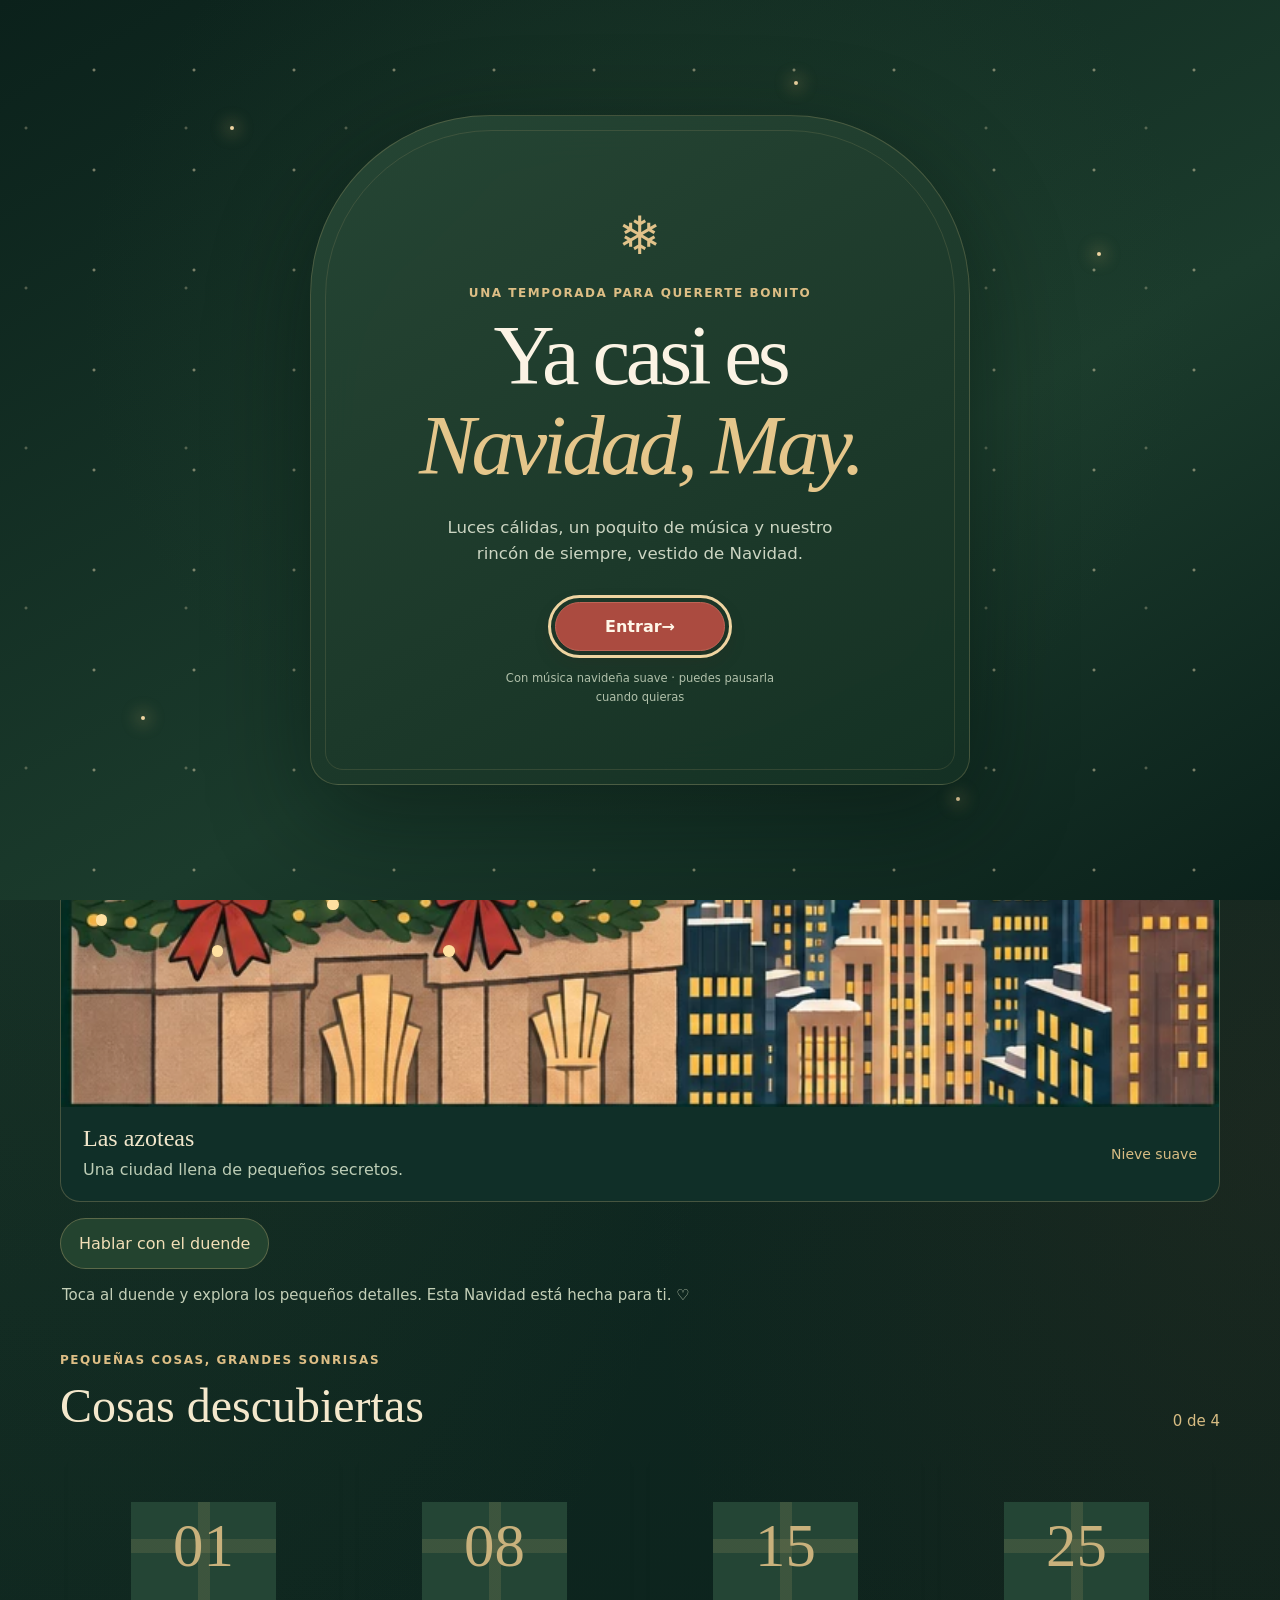
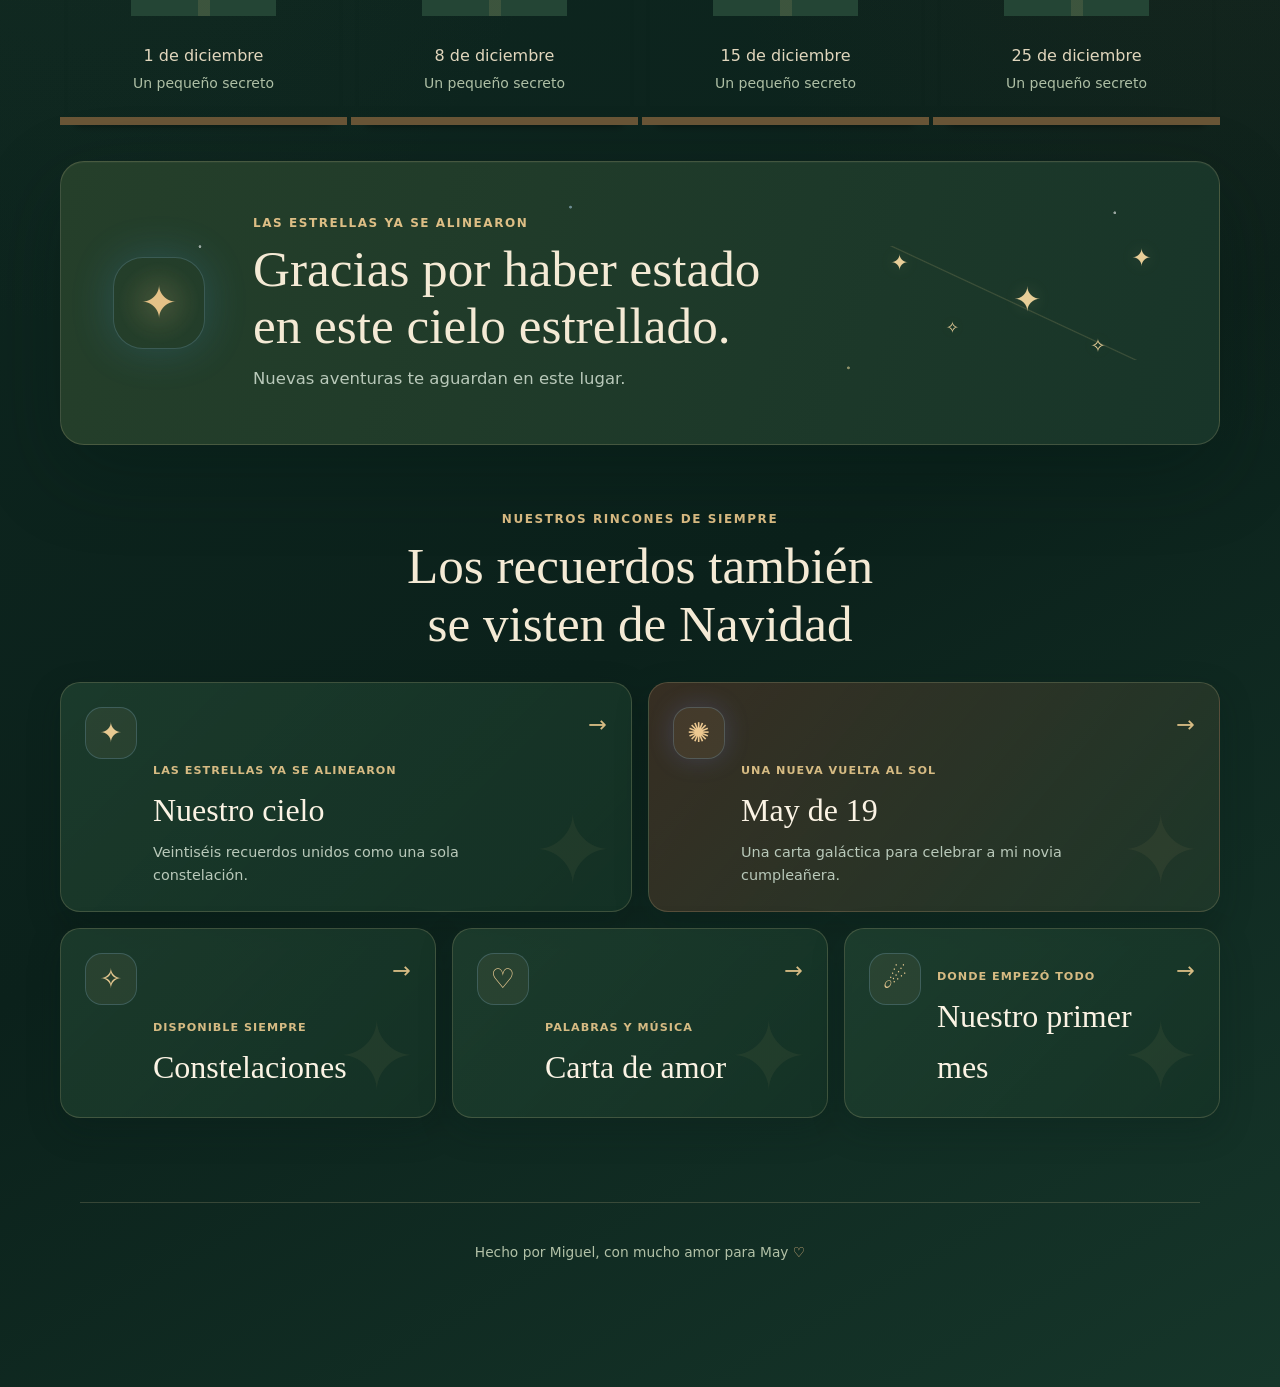
==== commit bc1fd6ad: "Add illustrated advent adventure, expressive elf, snow, daily tree puzzle and MayNavidad playlist" ====
--- a/index.html
+++ b/index.html
@@ -10,9 +10,13 @@
     <link rel="stylesheet" href="styles.css?v=20260804-1">
     <link rel="stylesheet" href="cosmic.css?v=20260804-3">
     <link rel="stylesheet" href="christmas.css?v=20261116-1">
+    <link rel="stylesheet" href="advent.css?v=20261125-1">
     <script src="script.js?v=20261116-1" defer></script>
     <script src="experiences.js?v=20261116-1" defer></script>
-    <script src="christmas.js?v=20261116-1" defer></script>
+    <script src="christmas-playlist.js?v=20261125-1" defer></script>
+    <script src="christmas.js?v=20261125-1" defer></script>
+    <script src="advent-content.js?v=20261125-1" defer></script>
+    <script src="advent.js?v=20261125-1" defer></script>
 </head>
 <body class="entry-pending">
     <a class="skip-link" href="#contenido">Saltar al contenido</a>
@@ -64,6 +68,7 @@
 
     <main id="contenido" inert>
         <section class="page-section home-section" id="inicio" data-page>
+            <div data-advent-countdown>
             <div class="season-heading">
                 <p class="eyebrow"><span aria-hidden="true">✦</span> Nuestra temporada favorita empieza aquí</p>
                 <span class="season-edition">Navidad · 2026</span>
@@ -115,6 +120,57 @@
                 </div>
             </div>
 
+            </div>
+
+            <section class="advent-experience" data-advent-root hidden aria-labelledby="advent-title">
+                <div class="advent-preview" data-advent-preview hidden>
+                    <strong>Vista previa</strong>
+                    <label>Fecha de prueba <input type="date" min="2026-11-30" max="2026-12-31" value="2026-12-01" data-preview-date></label>
+                    <span>El progreso de esta vista se guarda por separado.</span>
+                </div>
+                <div class="advent-heading">
+                    <div><p class="eyebrow">Cuatro regalos. Pequeños secretos. Tú y yo.</p><h1 id="advent-title">Nuestra pequeña <em>Navidad.</em></h1></div>
+                    <button class="advent-motion" type="button" data-advent-motion aria-pressed="true">Pausar movimiento</button>
+                </div>
+                <div class="advent-chapters" data-advent-chapters aria-label="Lugares de nuestra Navidad"></div>
+                <div class="advent-scene-shell">
+                    <div class="advent-scene" data-advent-scene data-scene="rooftop" data-weather="quiet" role="group" aria-label="Las azoteas de nuestra ciudad">
+                        <div class="advent-scenery" aria-hidden="true"></div>
+                        <div class="advent-scene-lights" data-scene-lights aria-hidden="true"></div>
+                        <div class="advent-snow" data-advent-snow aria-hidden="true"></div>
+                        <div class="advent-steam" aria-hidden="true"><i></i><i></i><i></i></div>
+                        <div class="advent-fire" aria-hidden="true"><i></i><i></i><i></i></div>
+                        <div class="advent-hotspots" data-advent-hotspots></div>
+                    </div>
+                    <div class="advent-location"><div><strong data-location-title>Las azoteas</strong><p data-location-copy>Una ciudad llena de pequeños secretos.</p></div><span data-weather-label aria-hidden="true">Nieve suave</span></div>
+                </div>
+                <div class="advent-actions" data-advent-actions></div>
+                <p class="advent-notice" data-advent-notice role="status"></p>
+                <section class="advent-collection" aria-labelledby="advent-collection-title">
+                    <div class="advent-collection-heading"><div><p class="eyebrow">Pequeñas cosas, grandes sonrisas</p><h2 id="advent-collection-title">Cosas descubiertas</h2></div><span data-collection-count>0 de 4</span></div>
+                    <div class="advent-shelf" data-advent-shelf></div>
+                </section>
+
+                <dialog class="advent-dialog" data-advent-dialog aria-labelledby="advent-dialog-title">
+                    <button class="advent-dialog-close" type="button" data-dialog-close aria-label="Cerrar conversación">×</button>
+                    <div class="advent-portrait-panel"><div class="advent-portrait" data-elf-portrait role="img" aria-label="El duende sonríe"></div><span>Tu duende navideño</span></div>
+                    <div class="advent-dialog-copy"><p class="eyebrow" data-dialog-eyebrow>Un secreto entre nosotros</p><h2 id="advent-dialog-title">Psst… May.</h2><p class="advent-dialog-text" data-dialog-text></p><p class="sr-only" data-dialog-announcement aria-live="polite" aria-atomic="true"></p><div class="advent-dialog-footer"><span data-dialog-progress></span><button class="button button-primary" type="button" data-dialog-next>Continuar</button></div></div>
+                </dialog>
+
+                <dialog class="advent-tree-dialog" data-tree-dialog aria-labelledby="advent-tree-title">
+                    <button class="advent-dialog-close" type="button" data-tree-close aria-label="Cerrar el campo de árboles">×</button>
+                    <div class="advent-tree-heading"><p class="eyebrow">Hay uno que viene con nosotros</p><h2 id="advent-tree-title">Mira con calma, cutie.</h2><p data-tree-status>Solo puedes escoger un árbol al día.</p></div>
+                    <div class="advent-tree-tools"><span>Desliza por el campo para explorar.</span><button type="button" data-tree-zoom>Ver campo completo</button></div>
+                    <div class="advent-tree-viewport" data-tree-viewport><div class="advent-tree-field" data-tree-field role="group" aria-label="Campo con 36 árboles de distintos diseños"><div class="advent-tree-snow" aria-hidden="true"></div></div></div>
+                    <div class="advent-tree-choice" data-tree-choice hidden><span data-tree-choice-text></span><button class="button button-primary" type="button" data-tree-confirm>Elegir este árbol</button></div>
+                </dialog>
+                <dialog class="advent-gift-dialog" data-gift-dialog aria-labelledby="advent-gift-title">
+                    <button class="advent-dialog-close" type="button" data-gift-close aria-label="Cerrar regalo">×</button>
+                    <p class="eyebrow">Un poquito más de Navidad contigo</p><div class="advent-gift-art" data-gift-art role="img"></div><h2 id="advent-gift-title"></h2><p>Otro pequeño recuerdo que ya es nuestro. ♡</p><button class="button button-primary" type="button" data-gift-done>Guardar en nuestra repisa</button>
+                </dialog>
+                <dialog class="advent-letter-dialog" data-advent-letter aria-labelledby="advent-letter-title"><button class="advent-dialog-close" type="button" data-advent-letter-close aria-label="Cerrar carta">×</button><p class="eyebrow">25 de diciembre de 2026</p><h2 id="advent-letter-title">Una carta para May</h2><div data-advent-letter-copy></div></dialog>
+            </section>
+
             <section class="sky-message card-surface" aria-labelledby="sky-message-title">
                 <span class="sky-message-symbol" aria-hidden="true">✦</span>
                 <div class="sky-message-copy">
@@ -541,7 +597,7 @@
             <span class="music-player-action" data-music-action aria-hidden="true">Escuchar</span>
         </button>
     </div>
-    <audio id="christmas-soundtrack" data-seasonal-audio src="assets/sounds/christmas-wishes.mp3" preload="none" loop></audio>
+    <audio id="christmas-soundtrack" data-seasonal-audio src="assets/sounds/jingle-bells.mp3" preload="none"></audio>
 
     <noscript>
         <div class="noscript-message">Activa JavaScript para abrir las cartas y descubrir las sorpresas.</div>
--- a/advent.css
+++ b/advent.css
@@ -0,0 +1,175 @@
+.advent-experience { --advent-paper: #f6ecd5; --advent-pine: #17392c; --advent-gold: #e8c990; --advent-red: #ab4b40; }
+body.advent-season-active .christmas-snow { display:none; }
+.advent-heading { display:flex; justify-content:space-between; align-items:end; gap:24px; margin-bottom:26px; }
+.advent-heading h1 { margin:0; color:#f8eed6; font:400 clamp(2.6rem,5.8vw,5rem)/1.04 var(--font-display); letter-spacing:-.045em; }
+.advent-heading h1 em { color:#e8c990; font-weight:400; }
+.advent-heading .eyebrow { font-size:.8rem; }
+.advent-motion { flex-shrink:0; padding:10px 15px; border:1px solid #d9bc8244; border-radius:999px; color:#e9d5b1; background:#17392c; font-size:.875rem; cursor:pointer; }
+.advent-chapters { display:grid; grid-template-columns:repeat(4,minmax(0,1fr)); gap:10px; margin-bottom:18px; }
+.advent-chapter { display:flex; gap:13px; padding:14px; border:1px solid #d9bc8238; border-radius:14px; align-items:center; text-align:left; color:#d1d9c3; background:#18392b; cursor:pointer; }
+.advent-chapter strong { color:#f0d6a0; font:400 1.8rem/1 var(--font-display); }
+.advent-chapter span { display:grid; font-size:.875rem; line-height:1.45; }
+.advent-chapter small { color:#b3c3a8; font-size:.75rem; }
+.advent-chapter[aria-pressed="true"] { border-color:#e9ca8b; background:#2b4d35; box-shadow:inset 0 -3px #d9bc82; }
+.advent-chapter:disabled { cursor:default; opacity:.52; }
+.advent-scene-shell { overflow:hidden; border:1px solid #d9bc8244; border-radius:20px; background:#102f28; }
+.advent-scene { position:relative; aspect-ratio:3/2; overflow:hidden; isolation:isolate; --snow-distance:800px; --wind:15px; --flake-opacity:.5; --snow-speed:1; }
+.advent-scenery { position:absolute; inset:0; background-image:url("assets/advent/scenes.webp"); background-size:200% 200%; background-position:var(--scene-x,0%) var(--scene-y,0%); }
+.advent-scene[data-weather="quiet"] { --flake-opacity:.35; --wind:16px; --snow-speed:1.3; }
+.advent-scene[data-weather="flurries"] { --flake-opacity:.7; --wind:35px; --snow-speed:1; }
+.advent-scene[data-weather="gust"] { --flake-opacity:.55; --wind:145px; --snow-speed:.7; }
+.advent-snow, .advent-scene-lights { position:absolute; inset:0; z-index:2; pointer-events:none; overflow:hidden; }
+.advent-snow i { position:absolute; top:-20px; left:var(--flake-x); width:var(--flake-size); height:var(--flake-size); border-radius:50%; background:#fff8e5; opacity:0; animation:advent-snowfall calc(var(--flake-time) * var(--snow-speed)) var(--flake-delay) linear infinite; will-change:transform; }
+.advent-snow i.far { opacity:.25; }
+.advent-snow i.near { filter:blur(.35px); }
+@keyframes advent-snowfall { 0% { transform:translate3d(0,0,0); opacity:0; } 10%,85% { opacity:var(--flake-opacity); } 100% { transform:translate3d(var(--wind),var(--snow-distance),0); opacity:0; } }
+.advent-scene[data-scene="window"] .advent-snow { clip-path:polygon(0 0,34% 0,34% 67%,78% 67%,78% 0,100% 0,100% 100%,0 100%); }
+.advent-scene[data-scene="apartment"] .advent-snow { inset:3% 33% 44% 31%; border-radius:50% 50% 0 0; --snow-distance:420px; --flake-opacity:.4; --wind:10px; }
+.advent-scene-lights i { position:absolute; width:1%; aspect-ratio:1; border-radius:50%; background:#ffe0a0; box-shadow:0 0 8px 3px #ffda7633; animation:advent-twinkle 4.5s var(--light-delay) ease-in-out infinite; }
+@keyframes advent-twinkle { 0%,100% { opacity:.15; } 50% { opacity:.8; } }
+.advent-steam { display:none; position:absolute; inset:0; z-index:3; pointer-events:none; }
+.advent-scene[data-scene="window"] .advent-steam { display:block; }
+.advent-steam i { position:absolute; left:58%; top:57%; width:1.7%; height:7%; border-left:2px solid #fff2cb; border-radius:50%; opacity:0; animation:advent-steam 4.5s ease-in-out infinite; }
+.advent-steam i:nth-child(2) { left:62%; animation-delay:-1.5s; }
+.advent-steam i:nth-child(3) { left:66%; animation-delay:-3s; }
+@keyframes advent-steam { 0% { transform:translateY(0) scale(.8); opacity:0; } 45% { opacity:.35; } 100% { transform:translateY(-35px) scale(1.2); opacity:0; } }
+.advent-fire { display:none; position:absolute; z-index:2; left:88%; top:76%; width:10%; height:14%; pointer-events:none; }
+.advent-scene[data-scene="apartment"] .advent-fire { display:block; }
+.advent-fire::before { content:""; position:absolute; inset:-60%; border-radius:50%; background:radial-gradient(circle,#ffd37124,transparent 70%); animation:advent-fire-glow 4s ease-in-out infinite; }
+.advent-fire i { position:absolute; bottom:0; left:18%; width:32%; height:70%; border-radius:80% 0 55% 45%; background:#efae42; transform-origin:center bottom; animation:advent-flame 1.8s ease-in-out infinite alternate; }
+.advent-fire i:nth-child(2) { left:45%; height:85%; width:34%; background:#ffc05b; animation-delay:-.7s; }
+.advent-fire i:nth-child(3) { left:38%; height:45%; width:28%; background:#ffdb83; animation-delay:-1.3s; }
+@keyframes advent-flame { from { transform:scale(.94,1) rotate(-3deg); } to { transform:scale(1.04,.91) rotate(3deg); } }
+@keyframes advent-fire-glow { 0%,100% { opacity:.6; } 50% { opacity:1; } }
+.advent-hotspots { position:absolute; inset:0; z-index:4; }
+.advent-hotspot { position:absolute; padding:0; border:0; border-radius:40%; color:#ffe2a6; background:transparent; cursor:pointer; }
+.advent-hotspot:hover { background:#ffe3a207; }
+.advent-hotspot::after { content:"✦"; position:absolute; left:50%; top:60%; text-shadow:0 0 14px #d9b66a; font-size:clamp(16px,2vw,24px); animation:advent-hotspot-glimmer 3s ease-in-out infinite; pointer-events:none; }
+.advent-hotspot[data-action="tree"]::after { top:20%; }
+.advent-hotspot[data-action="stocking"]::after { top:10%; }
+@keyframes advent-hotspot-glimmer { 0%,100% { opacity:.25; transform:scale(.8); } 50% { opacity:.9; transform:scale(1.1); } }
+.advent-location { display:flex; padding:18px 22px; align-items:center; justify-content:space-between; gap:20px; }
+.advent-location strong { font:400 1.5rem var(--font-display); color:#f1e6cb; }
+.advent-location p { margin:3px 0 0; color:#bdcdb6; font-size:1rem; }
+.advent-location > span { flex-shrink:0; color:#d7bc83; font-size:.875rem; }
+.advent-actions { display:flex; gap:10px; flex-wrap:wrap; margin-top:16px; }
+.advent-action { padding:12px 18px; border:1px solid #d9bc8250; border-radius:999px; color:#f2dfb7; background:#23432f; font-size:1rem; cursor:pointer; }
+.advent-action:hover { background:#305139; }
+.advent-action.primary { border-color:#bd6457; background:#a64b40; color:#fff3dd; }
+.advent-notice { min-height:1.6em; margin:14px 2px 0; color:#c3cfb7; font-size:.9375rem; }
+.advent-collection { margin-top:44px; }
+.advent-collection-heading { display:flex; justify-content:space-between; align-items:end; gap:18px; }
+.advent-collection-heading h2 { margin:0; color:#f4e8cc; font:400 clamp(2rem,4vw,3rem) var(--font-display); }
+.advent-collection-heading > span { color:#d7bc83; font-size:.9375rem; }
+.advent-shelf { display:grid; grid-template-columns:repeat(4,minmax(0,1fr)); gap:20px; padding:18px 8px 8px; }
+.advent-shelf-item { position:relative; display:flex; padding:8px 8px 23px; border:0; border-bottom:8px solid #6a5637; flex-direction:column; align-items:center; color:#e1d6bd; background:transparent; text-align:center; cursor:pointer; box-shadow:0 8px 8px -8px #0008; }
+.advent-shelf-item::after { content:""; position:absolute; bottom:-8px; left:-8px; right:-8px; height:8px; background:#6a5637; }
+.advent-gift-art { width:100%; max-width:280px; aspect-ratio:656/600; background-image:url("assets/advent/gifts.webp"); background-size:200% 200%; background-position:var(--gift-x,0%) var(--gift-y,0%); }
+.advent-shelf-item .advent-gift-art { max-width:190px; animation:advent-gift-appear .8s ease both; }
+.advent-shelf-item strong { margin-top:10px; font-size:1rem; font-weight:500; }
+.advent-shelf-item small { margin-top:3px; color:#aebfa5; font-size:.875rem; }
+.advent-closed-gift { display:grid; width:100%; max-width:190px; aspect-ratio:656/600; place-items:center; color:#c9b17c; font:400 3.8rem var(--font-display); background:linear-gradient(90deg,transparent 47%,#c1a86b28 47% 53%,transparent 53%),linear-gradient(transparent 46%,#c1a86b28 46% 54%,transparent 54%); clip-path:polygon(12% 25%,88% 25%,88% 90%,12% 90%); background-color:#244535; }
+@keyframes advent-gift-appear { from { opacity:0; transform:translateY(12px) scale(.94); } to { opacity:1; transform:none; } }
+.advent-dialog, .advent-tree-dialog, .advent-gift-dialog, .advent-letter-dialog { --advent-paper:#f6ecd5; --advent-pine:#17392c; width:min(860px,calc(100% - 24px)); max-height:calc(100dvh - 36px); padding:0; overflow:auto; border:1px solid #d9bc8270; border-radius:24px; color:#244130; background:var(--advent-paper); box-shadow:0 25px 100px #00120ac0; }
+.advent-dialog::backdrop, .advent-tree-dialog::backdrop, .advent-gift-dialog::backdrop, .advent-letter-dialog::backdrop { background:#061b15c9; backdrop-filter:blur(5px); }
+.advent-dialog[open] { display:grid; grid-template-columns:220px minmax(0,1fr); animation:advent-dialog-in .32s ease both; }
+.advent-dialog-close { position:absolute; z-index:3; top:12px; right:14px; display:grid; width:40px; height:40px; padding:0; border:1px solid #31523b30; border-radius:50%; place-items:center; color:#31523b; background:#fff5e6; font-size:1.5rem; cursor:pointer; }
+.advent-portrait-panel { display:flex; padding:30px 16px 24px; border-right:1px solid #d4bf9544; flex-direction:column; align-items:center; justify-content:center; background:#e3d8b9; }
+.advent-portrait-panel > span { margin-top:14px; color:#3c573d; font-size:.875rem; }
+.advent-portrait { width:100%; max-width:200px; aspect-ratio:3/4; background-image:url("assets/advent/elf-expressions.webp"); background-size:400% 200%; background-position:var(--face-x,0%) var(--face-y,0%); transform-origin:center bottom; }
+.advent-portrait.is-talking { animation:advent-elf-talk .45s ease-in-out infinite alternate; }
+@keyframes advent-elf-talk { from { transform:translateY(0) rotate(-.6deg); } to { transform:translateY(-2px) rotate(.6deg); } }
+.advent-dialog-copy { display:flex; min-height:320px; padding:42px 40px 28px; flex-direction:column; }
+.advent-dialog-copy .eyebrow { margin-right:24px; color:#7d5b2f; font-size:.75rem; }
+.advent-dialog-copy h2 { margin:0 20px 20px 0; color:#254431; font:400 2.2rem var(--font-display); }
+.advent-dialog-text { min-height:100px; margin:0 0 30px; color:#354c3b; font-size:1.125rem; line-height:1.8; white-space:pre-line; }
+.advent-dialog-footer { display:flex; margin-top:auto; gap:16px; align-items:center; justify-content:space-between; }
+.advent-dialog-footer > span { color:#697054; font-size:.875rem; }
+.advent-dialog-footer .button { font-size:1rem; }
+@keyframes advent-dialog-in { from { opacity:0; transform:translateY(15px); } to { opacity:1; transform:translateY(0); } }
+.advent-tree-dialog { width:min(1050px,calc(100% - 20px)); background:#e9ebdf; }
+.advent-tree-heading { padding:32px 64px 20px 30px; }
+.advent-tree-heading .eyebrow { color:#6e693d; }
+.advent-tree-heading h2 { margin:0; color:#244130; font:400 clamp(1.8rem,4vw,2.8rem) var(--font-display); }
+.advent-tree-heading p:last-child { margin:9px 0 0; color:#4e6049; font-size:1rem; }
+.advent-tree-tools { display:flex; padding:0 24px 14px; gap:16px; justify-content:space-between; align-items:center; flex-wrap:wrap; color:#4e6049; font-size:.9375rem; }
+.advent-tree-tools button { min-height:42px; padding:8px 13px; border:1px solid #6e855c60; border-radius:999px; color:#244130; background:#f8f0dc; font-size:.9375rem; cursor:pointer; }
+.advent-tree-viewport { max-height:56dvh; overflow:auto; background:#e6e6d6; touch-action:pan-x pan-y; scrollbar-color:#8d9b78 #dfe2cf; }
+.advent-tree-field { position:relative; min-width:1000px; width:100%; aspect-ratio:3/2; background:url("assets/advent/tree-field.webp") center/100% 100% no-repeat; }
+.advent-tree-field[data-overview="true"] { min-width:0; }
+.advent-tree-field[data-overview="true"] .advent-tree-option { pointer-events:none; }
+.advent-tree-option { position:absolute; z-index:2; min-width:44px; min-height:44px; padding:0; border:2px solid transparent; border-radius:50%; color:#244130; background:transparent; cursor:pointer; }
+.advent-tree-option:hover:not(:disabled) { border-color:#ffe7a399; background:#fff7d310; }
+.advent-tree-option[aria-pressed="true"] { border-color:#f9d479; background:#fff7d31a; box-shadow:0 0 0 2px #72573655; }
+.advent-tree-option:disabled { cursor:default; }
+.advent-tree-snow { position:absolute; inset:0; pointer-events:none; background-image:radial-gradient(circle,#fff8e5b0 1px,transparent 2px),radial-gradient(circle,#fff8e590 1.5px,transparent 2.5px); background-size:115px 145px,180px 210px; animation:advent-field-snow 17s linear infinite; }
+@keyframes advent-field-snow { from { background-position:0 -145px,60px -210px; } to { background-position:30px 145px,85px 210px; } }
+.advent-tree-choice { position:sticky; bottom:0; display:flex; padding:18px 24px; border-top:1px solid #8d9f7850; gap:18px; align-items:center; justify-content:space-between; background:#f5edd9f5; }
+.advent-tree-choice span { color:#3d523e; font-size:1rem; }
+.advent-tree-choice .button { flex-shrink:0; }
+.advent-gift-dialog { width:min(490px,calc(100% - 24px)); padding:40px 28px 32px; text-align:center; }
+.advent-gift-dialog .eyebrow { color:#81602e; }
+.advent-gift-dialog .advent-gift-art { margin:14px auto; animation:advent-gift-appear .7s ease both; }
+.advent-gift-dialog h2 { margin:8px 0 12px; font:400 2.2rem var(--font-display); }
+.advent-gift-dialog p:not(.eyebrow) { margin:0 0 24px; font-size:1rem; }
+.advent-letter-dialog { padding:45px; }
+.advent-letter-dialog .eyebrow { color:#7b5d32; }
+.advent-letter-dialog h2 { font:400 2.4rem var(--font-display); }
+.advent-letter-dialog p { color:#3c523e; font-size:1.1rem; line-height:1.8; }
+.advent-preview { display:flex; margin-bottom:24px; padding:14px 18px; border:1px dashed #d5bb8370; border-radius:12px; gap:14px; flex-wrap:wrap; align-items:center; color:#e9d6ae; background:#294333; font-size:.9375rem; }
+.advent-preview label { display:flex; gap:8px; align-items:center; flex-wrap:wrap; }
+.advent-preview input { min-height:40px; padding:5px 9px; border:1px solid #d9bc8260; border-radius:7px; color:#233e2e; background:#f8edda; color-scheme:light; font-size:1rem; }
+.advent-preview > span { color:#bacaae; font-size:.875rem; }
+.advent-experience[data-motion="off"] *, .advent-experience[data-motion="off"] *::after, .advent-experience[data-motion="off"] *::before { animation-play-state:paused!important; }
+@media(max-width:800px) {
+    .advent-heading { align-items:start; }
+    .advent-chapter { padding:12px 9px; gap:8px; }
+    .advent-chapter strong { font-size:1.5rem; }
+    .advent-chapter span { font-size:.8125rem; }
+    .advent-chapter small { font-size:.75rem; }
+    .advent-scene { aspect-ratio:3/2; }
+    .advent-dialog[open] { grid-template-columns:150px minmax(0,1fr); }
+    .advent-dialog-copy { padding:36px 24px 24px; }
+    .advent-shelf { gap:10px; }
+    .advent-shelf-item strong { font-size:.9375rem; }
+}
+@media(max-width:600px) {
+    .advent-heading { flex-wrap:wrap; gap:15px; }
+    .advent-heading h1 { font-size:clamp(2.6rem,10vw,3.6rem); }
+    .advent-heading .eyebrow { font-size:.75rem; }
+    .advent-motion { padding:9px 13px; }
+    .advent-chapters { grid-template-columns:repeat(2,minmax(0,1fr)); gap:8px; }
+    .advent-chapter { padding:11px 12px; }
+    .advent-chapter strong { font-size:1.8rem; }
+    .advent-chapter span { font-size:.875rem; }
+    .advent-scene-shell { border-radius:14px; }
+    .advent-location { padding:14px; align-items:start; }
+    .advent-location strong { font-size:1.3rem; }
+    .advent-location p { font-size:.9375rem; }
+    .advent-location > span { display:none; }
+    .advent-actions { gap:8px; }
+    .advent-action { padding:11px 13px; font-size:.9375rem; }
+    .advent-shelf { grid-template-columns:repeat(2,minmax(0,1fr)); gap:26px 14px; }
+    .advent-collection-heading .eyebrow { font-size:.72rem; }
+    .advent-collection-heading h2 { font-size:2rem; }
+    .advent-dialog[open] { grid-template-columns:1fr; }
+    .advent-portrait-panel { position:relative; padding:10px 16px 0; border-right:0; border-bottom:1px solid #d4bf9544; flex-direction:row; gap:15px; justify-content:start; }
+    .advent-portrait { width:100px; height:128px; flex-shrink:0; }
+    .advent-portrait-panel > span { max-width:120px; margin:0 44px 0 0; font-size:.9375rem; }
+    .advent-dialog-copy { min-height:260px; padding:22px; }
+    .advent-dialog-copy h2 { margin-bottom:14px; font-size:1.9rem; }
+    .advent-dialog-text { min-height:92px; margin-bottom:20px; font-size:1.0625rem; }
+    .advent-dialog-footer .button { min-width:130px; }
+    .advent-tree-viewport { max-height:47dvh; }
+    .advent-tree-tools { padding:0 20px 13px; gap:10px; }
+    .advent-tree-heading { padding:28px 54px 15px 20px; }
+    .advent-tree-choice { padding:14px 15px; gap:12px; flex-wrap:wrap; }
+    .advent-tree-choice .button { width:100%; }
+    .advent-snow i:nth-child(even) { display:none; }
+    .advent-letter-dialog { padding:42px 24px 28px; }
+}
+@media(prefers-reduced-motion:reduce) {
+    .advent-experience *, .advent-experience *::before, .advent-experience *::after { animation:none!important; transition:none!important; }
+    .advent-snow, .advent-steam { display:none; }
+    .advent-dialog[open] { animation:none; }
+}
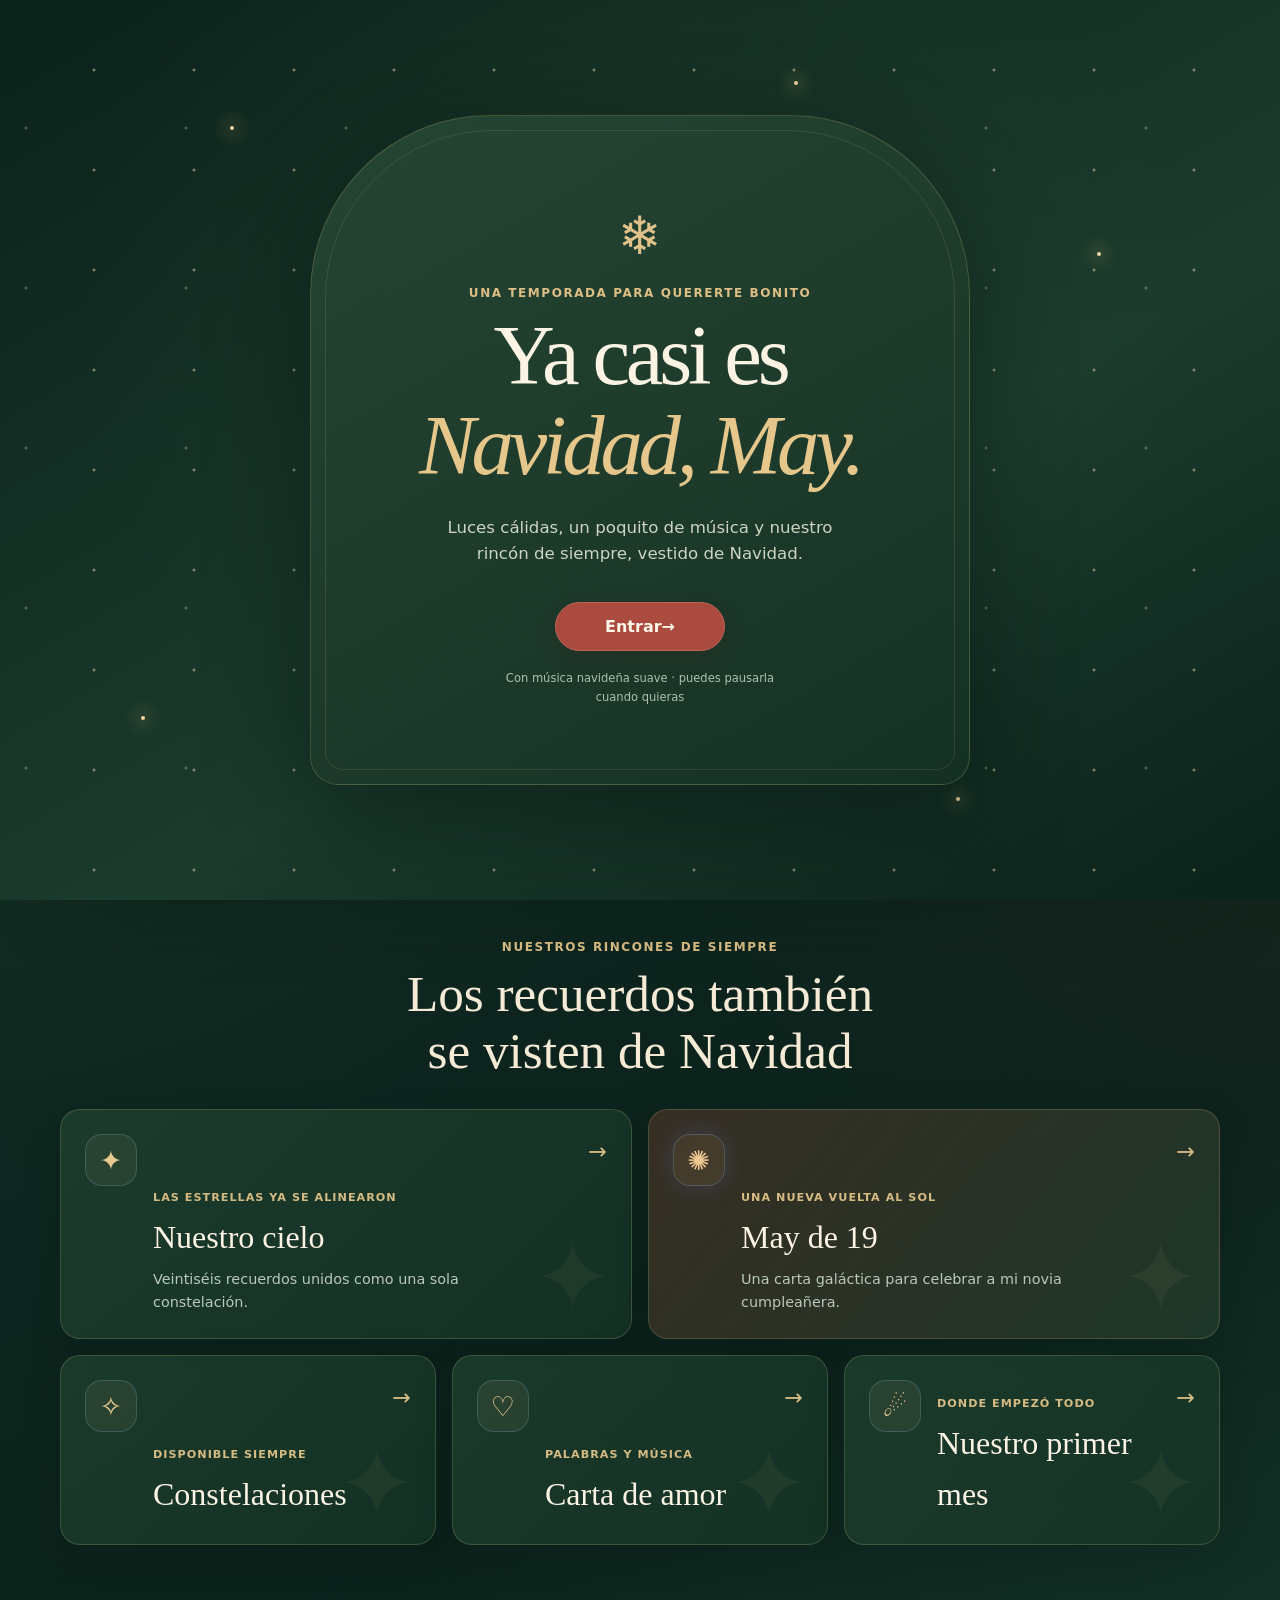
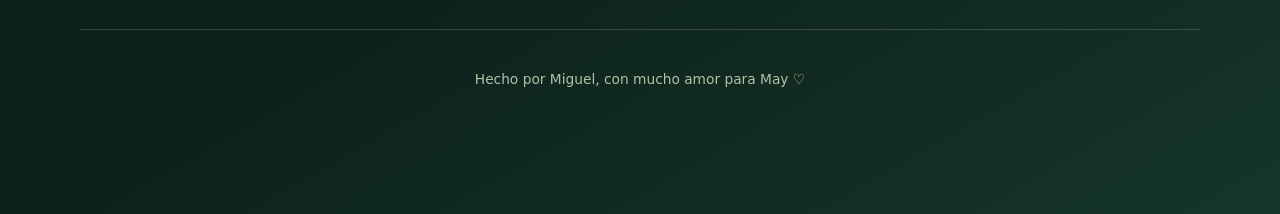
==== commit 1fb7f288: "Open the Christmas adventure as a separate animated city map" ====
--- a/index.html
+++ b/index.html
@@ -10,13 +10,12 @@
     <link rel="stylesheet" href="styles.css?v=20260804-1">
     <link rel="stylesheet" href="cosmic.css?v=20260804-3">
     <link rel="stylesheet" href="christmas.css?v=20261116-1">
-    <link rel="stylesheet" href="advent.css?v=20261125-1">
+    <link rel="stylesheet" href="advent-home.css?v=20261125-3">
     <script src="script.js?v=20261116-1" defer></script>
     <script src="experiences.js?v=20261116-1" defer></script>
     <script src="christmas-playlist.js?v=20261125-1" defer></script>
     <script src="christmas.js?v=20261125-1" defer></script>
-    <script src="advent-content.js?v=20261125-1" defer></script>
-    <script src="advent.js?v=20261125-1" defer></script>
+    <script src="advent-home.js?v=20261125-3" defer></script>
 </head>
 <body class="entry-pending">
     <a class="skip-link" href="#contenido">Saltar al contenido</a>
@@ -122,54 +121,7 @@
 
             </div>
 
-            <section class="advent-experience" data-advent-root hidden aria-labelledby="advent-title">
-                <div class="advent-preview" data-advent-preview hidden>
-                    <strong>Vista previa</strong>
-                    <label>Fecha de prueba <input type="date" min="2026-11-30" max="2026-12-31" value="2026-12-01" data-preview-date></label>
-                    <span>El progreso de esta vista se guarda por separado.</span>
-                </div>
-                <div class="advent-heading">
-                    <div><p class="eyebrow">Cuatro regalos. Pequeños secretos. Tú y yo.</p><h1 id="advent-title">Nuestra pequeña <em>Navidad.</em></h1></div>
-                    <button class="advent-motion" type="button" data-advent-motion aria-pressed="true">Pausar movimiento</button>
-                </div>
-                <div class="advent-chapters" data-advent-chapters aria-label="Lugares de nuestra Navidad"></div>
-                <div class="advent-scene-shell">
-                    <div class="advent-scene" data-advent-scene data-scene="rooftop" data-weather="quiet" role="group" aria-label="Las azoteas de nuestra ciudad">
-                        <div class="advent-scenery" aria-hidden="true"></div>
-                        <div class="advent-scene-lights" data-scene-lights aria-hidden="true"></div>
-                        <div class="advent-snow" data-advent-snow aria-hidden="true"></div>
-                        <div class="advent-steam" aria-hidden="true"><i></i><i></i><i></i></div>
-                        <div class="advent-fire" aria-hidden="true"><i></i><i></i><i></i></div>
-                        <div class="advent-hotspots" data-advent-hotspots></div>
-                    </div>
-                    <div class="advent-location"><div><strong data-location-title>Las azoteas</strong><p data-location-copy>Una ciudad llena de pequeños secretos.</p></div><span data-weather-label aria-hidden="true">Nieve suave</span></div>
-                </div>
-                <div class="advent-actions" data-advent-actions></div>
-                <p class="advent-notice" data-advent-notice role="status"></p>
-                <section class="advent-collection" aria-labelledby="advent-collection-title">
-                    <div class="advent-collection-heading"><div><p class="eyebrow">Pequeñas cosas, grandes sonrisas</p><h2 id="advent-collection-title">Cosas descubiertas</h2></div><span data-collection-count>0 de 4</span></div>
-                    <div class="advent-shelf" data-advent-shelf></div>
-                </section>
-
-                <dialog class="advent-dialog" data-advent-dialog aria-labelledby="advent-dialog-title">
-                    <button class="advent-dialog-close" type="button" data-dialog-close aria-label="Cerrar conversación">×</button>
-                    <div class="advent-portrait-panel"><div class="advent-portrait" data-elf-portrait role="img" aria-label="El duende sonríe"></div><span>Tu duende navideño</span></div>
-                    <div class="advent-dialog-copy"><p class="eyebrow" data-dialog-eyebrow>Un secreto entre nosotros</p><h2 id="advent-dialog-title">Psst… May.</h2><p class="advent-dialog-text" data-dialog-text></p><p class="sr-only" data-dialog-announcement aria-live="polite" aria-atomic="true"></p><div class="advent-dialog-footer"><span data-dialog-progress></span><button class="button button-primary" type="button" data-dialog-next>Continuar</button></div></div>
-                </dialog>
-
-                <dialog class="advent-tree-dialog" data-tree-dialog aria-labelledby="advent-tree-title">
-                    <button class="advent-dialog-close" type="button" data-tree-close aria-label="Cerrar el campo de árboles">×</button>
-                    <div class="advent-tree-heading"><p class="eyebrow">Hay uno que viene con nosotros</p><h2 id="advent-tree-title">Mira con calma, cutie.</h2><p data-tree-status>Solo puedes escoger un árbol al día.</p></div>
-                    <div class="advent-tree-tools"><span>Desliza por el campo para explorar.</span><button type="button" data-tree-zoom>Ver campo completo</button></div>
-                    <div class="advent-tree-viewport" data-tree-viewport><div class="advent-tree-field" data-tree-field role="group" aria-label="Campo con 36 árboles de distintos diseños"><div class="advent-tree-snow" aria-hidden="true"></div></div></div>
-                    <div class="advent-tree-choice" data-tree-choice hidden><span data-tree-choice-text></span><button class="button button-primary" type="button" data-tree-confirm>Elegir este árbol</button></div>
-                </dialog>
-                <dialog class="advent-gift-dialog" data-gift-dialog aria-labelledby="advent-gift-title">
-                    <button class="advent-dialog-close" type="button" data-gift-close aria-label="Cerrar regalo">×</button>
-                    <p class="eyebrow">Un poquito más de Navidad contigo</p><div class="advent-gift-art" data-gift-art role="img"></div><h2 id="advent-gift-title"></h2><p>Otro pequeño recuerdo que ya es nuestro. ♡</p><button class="button button-primary" type="button" data-gift-done>Guardar en nuestra repisa</button>
-                </dialog>
-                <dialog class="advent-letter-dialog" data-advent-letter aria-labelledby="advent-letter-title"><button class="advent-dialog-close" type="button" data-advent-letter-close aria-label="Cerrar carta">×</button><p class="eyebrow">25 de diciembre de 2026</p><h2 id="advent-letter-title">Una carta para May</h2><div data-advent-letter-copy></div></dialog>
-            </section>
+            <section class="christmas-calendar-portal card-surface" data-calendar-portal hidden aria-labelledby="calendar-portal-title"><img src="assets/advent/city-preview.webp" width="960" height="640" alt="Una ciudad navideña ilustrada de noche" loading="lazy"><div><p class="eyebrow">Los secretos ya te están esperando</p><h1 id="calendar-portal-title">Nuestra pequeña <em>Navidad.</em></h1><p>Una ciudad para explorar y cuatro sorpresas para ti, May.</p><a class="button button-primary" href="advent.html">Entrar a nuestra Navidad</a></div></section>
 
             <section class="sky-message card-surface" aria-labelledby="sky-message-title">
                 <span class="sky-message-symbol" aria-hidden="true">✦</span>
--- a/advent-home.css
+++ b/advent-home.css
@@ -0,0 +1,8 @@
+.christmas-calendar-portal { overflow:hidden; display:grid; grid-template-columns:1.15fr 1fr; border-radius:24px; }
+.christmas-calendar-portal > img { width:100%; height:100%; object-fit:cover; }
+.christmas-calendar-portal > div { padding:clamp(28px,5vw,60px); align-self:center; }
+.christmas-calendar-portal h1 { margin:0 0 20px; font:400 clamp(2.8rem,5vw,4.8rem)/1.05 var(--font-display); color:#f9ecd2; letter-spacing:-.04em; }
+.christmas-calendar-portal h1 em { color:#e6c28a; font-weight:400; }
+.christmas-calendar-portal p:not(.eyebrow) { color:#bdcdb6; font-size:1.0625rem; line-height:1.8; }
+.christmas-calendar-portal .button { margin-top:12px; }
+@media(max-width:760px) { .christmas-calendar-portal { grid-template-columns:1fr; } .christmas-calendar-portal > img { aspect-ratio:3/2; } }
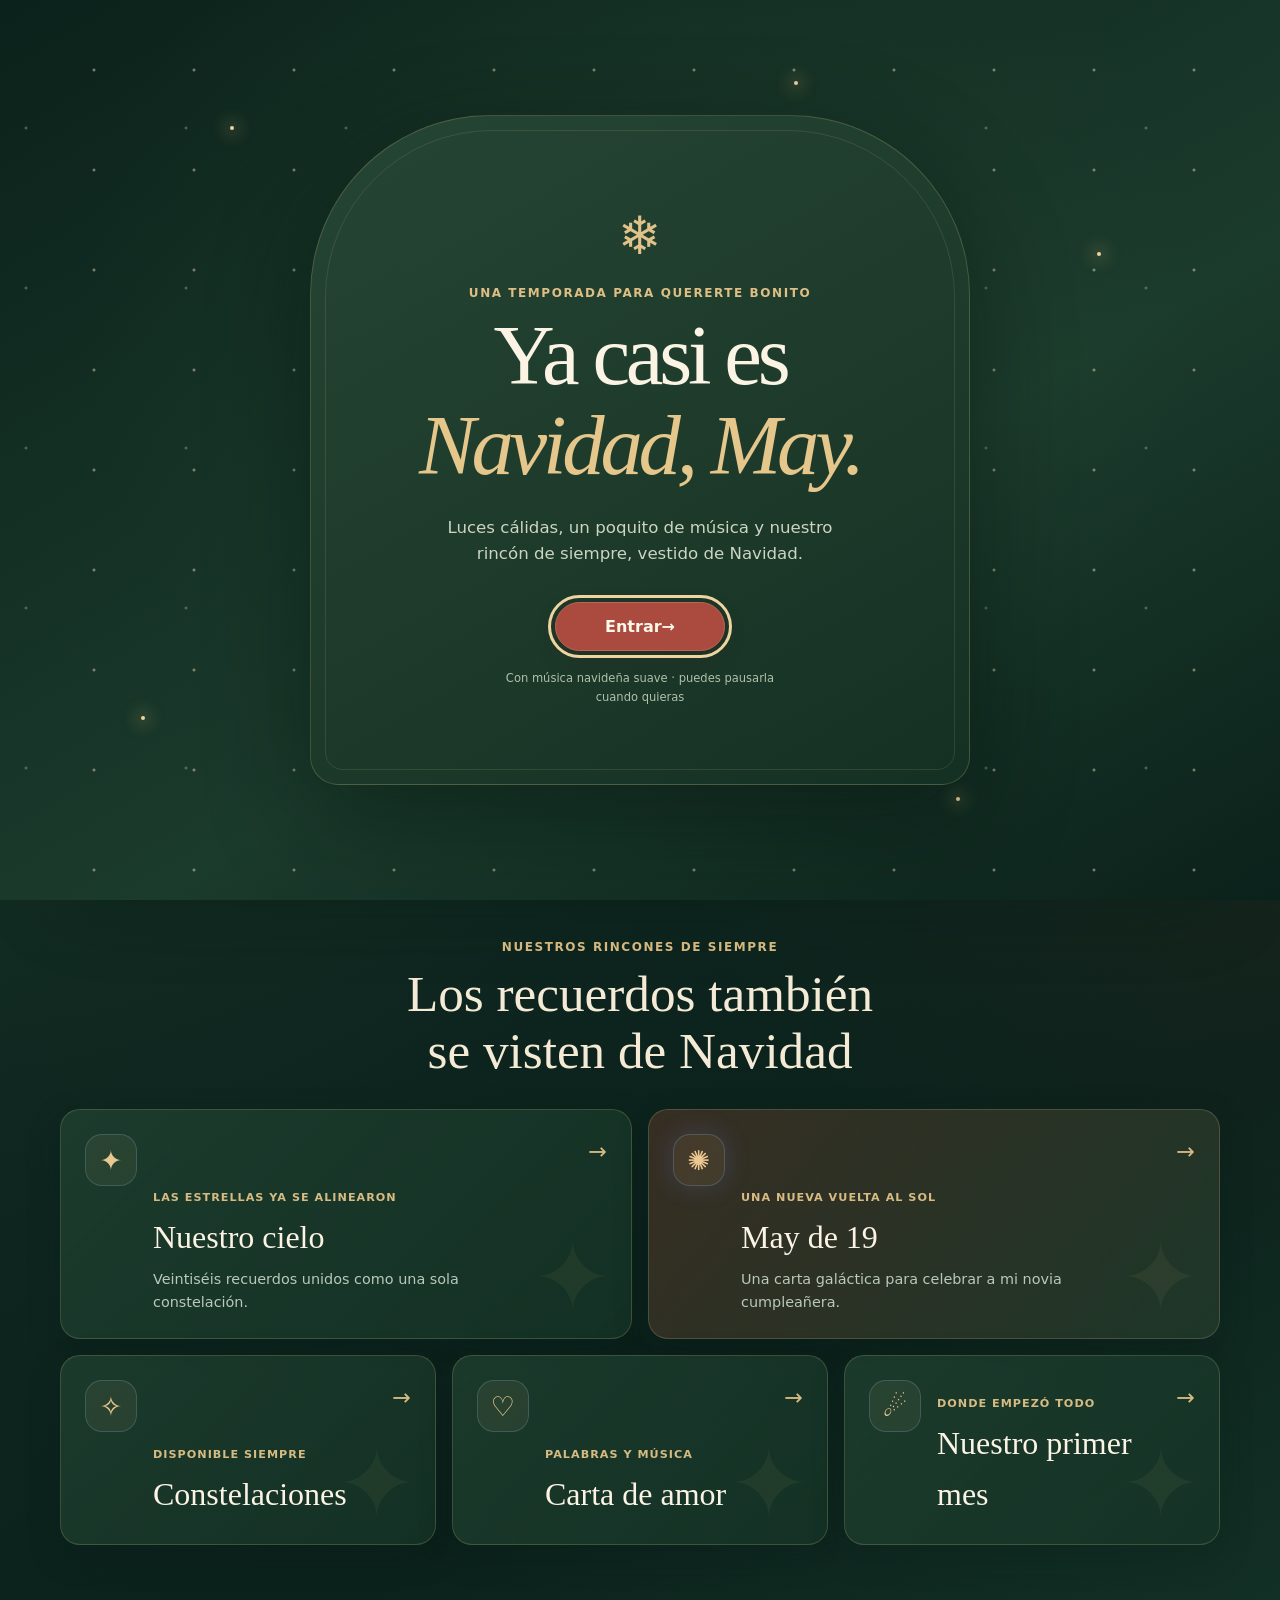
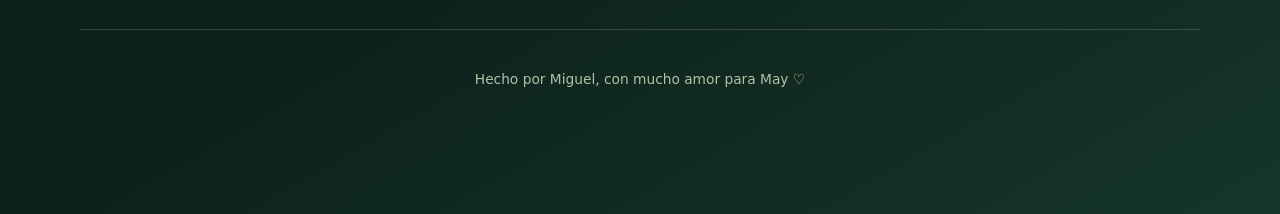
==== commit 337d58e4: "Unlock clues before gifts and start adventure motion on each visit" ====
--- a/index.html
+++ b/index.html
@@ -14,8 +14,8 @@
     <script src="script.js?v=20261116-1" defer></script>
     <script src="experiences.js?v=20261116-1" defer></script>
     <script src="christmas-playlist.js?v=20261125-1" defer></script>
-    <script src="christmas.js?v=20261125-1" defer></script>
-    <script src="advent-home.js?v=20261125-3" defer></script>
+    <script src="christmas.js?v=20261125-4" defer></script>
+    <script src="advent-home.js?v=20261125-4" defer></script>
 </head>
 <body class="entry-pending">
     <a class="skip-link" href="#contenido">Saltar al contenido</a>
@@ -85,6 +85,7 @@
                     </div>
                     <p class="countdown-caption" data-season-status role="status">Nuestra cita: <time datetime="2026-12-01T00:00:00-06:00">1 de diciembre de 2026</time> <span aria-hidden="true">♡</span></p>
                     <div class="hero-actions">
+                        <a class="button button-primary" href="advent.html" data-first-clue-link>Descubrir la primera pista</a>
                         <a class="button button-primary" href="#constelaciones">Jugar Constelaciones</a>
                         <a class="button button-secondary" href="#album">Ver nuestro cielo</a>
                     </div>
